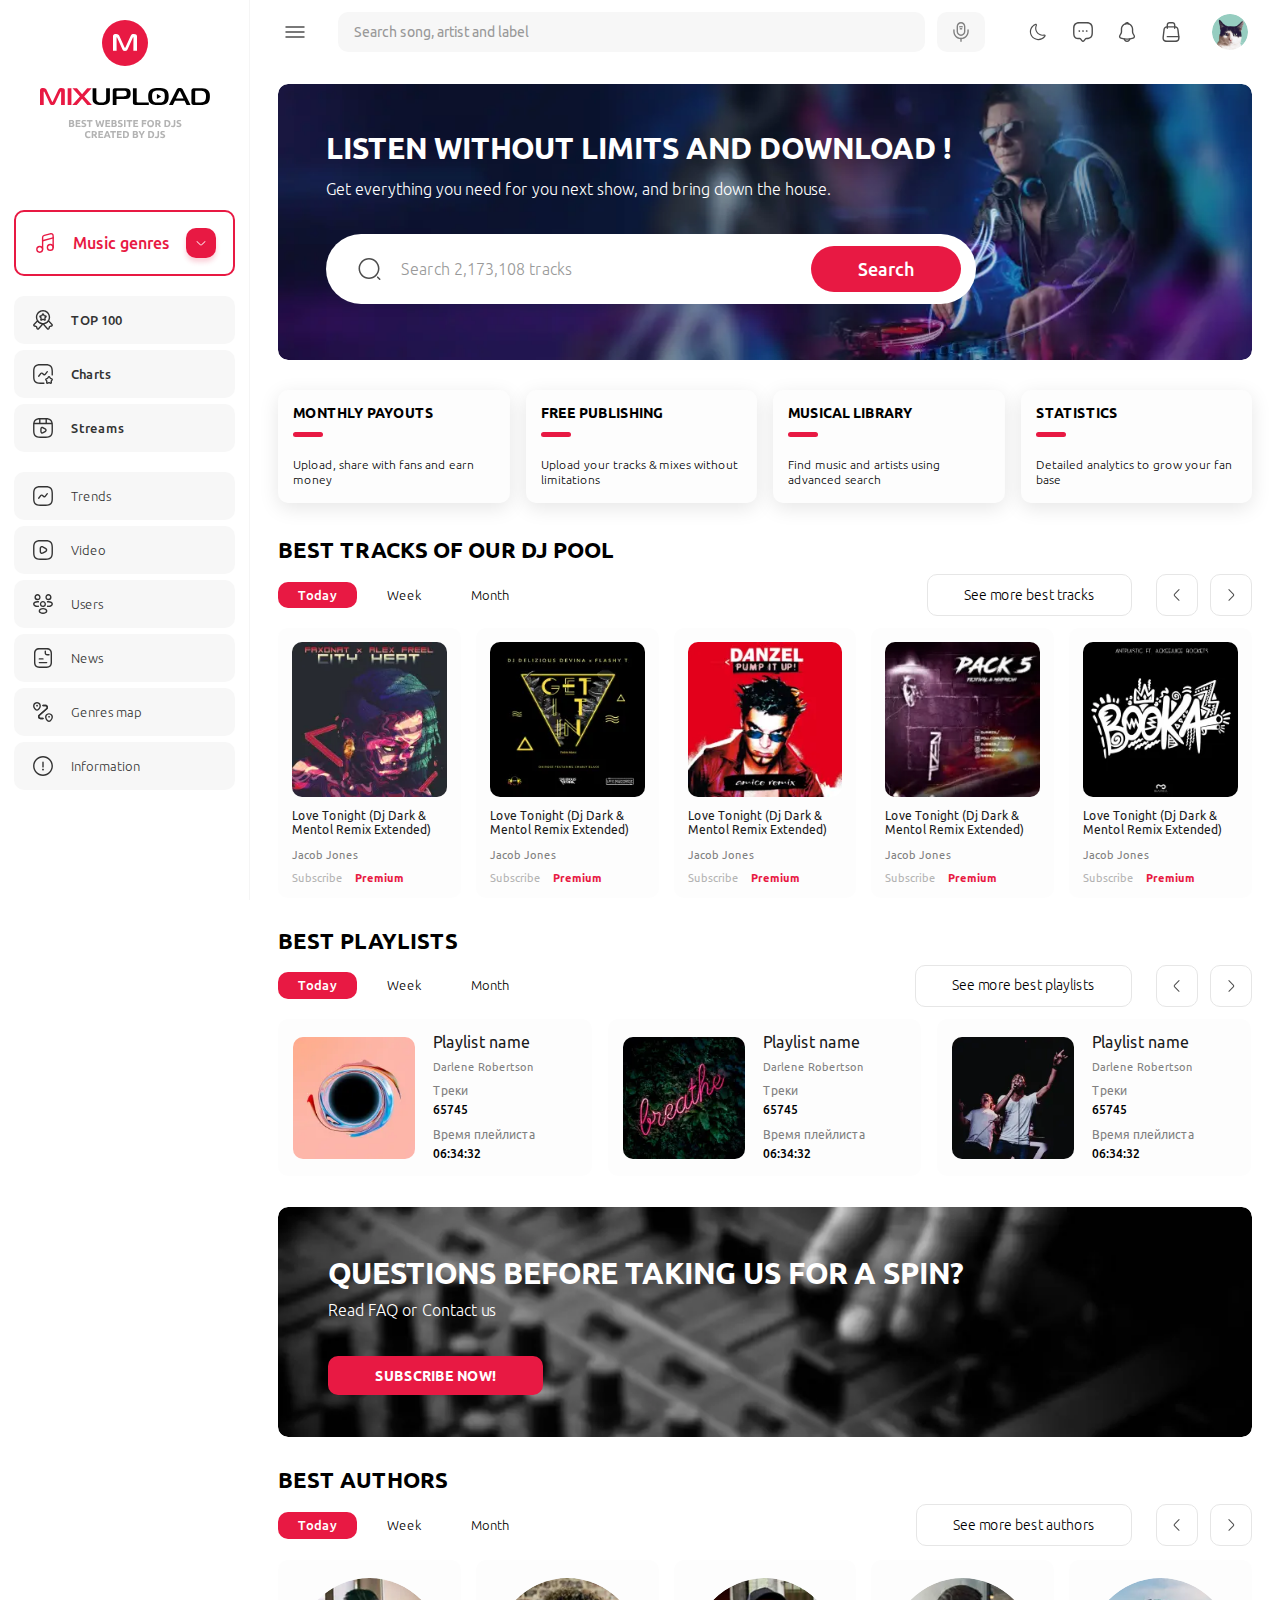
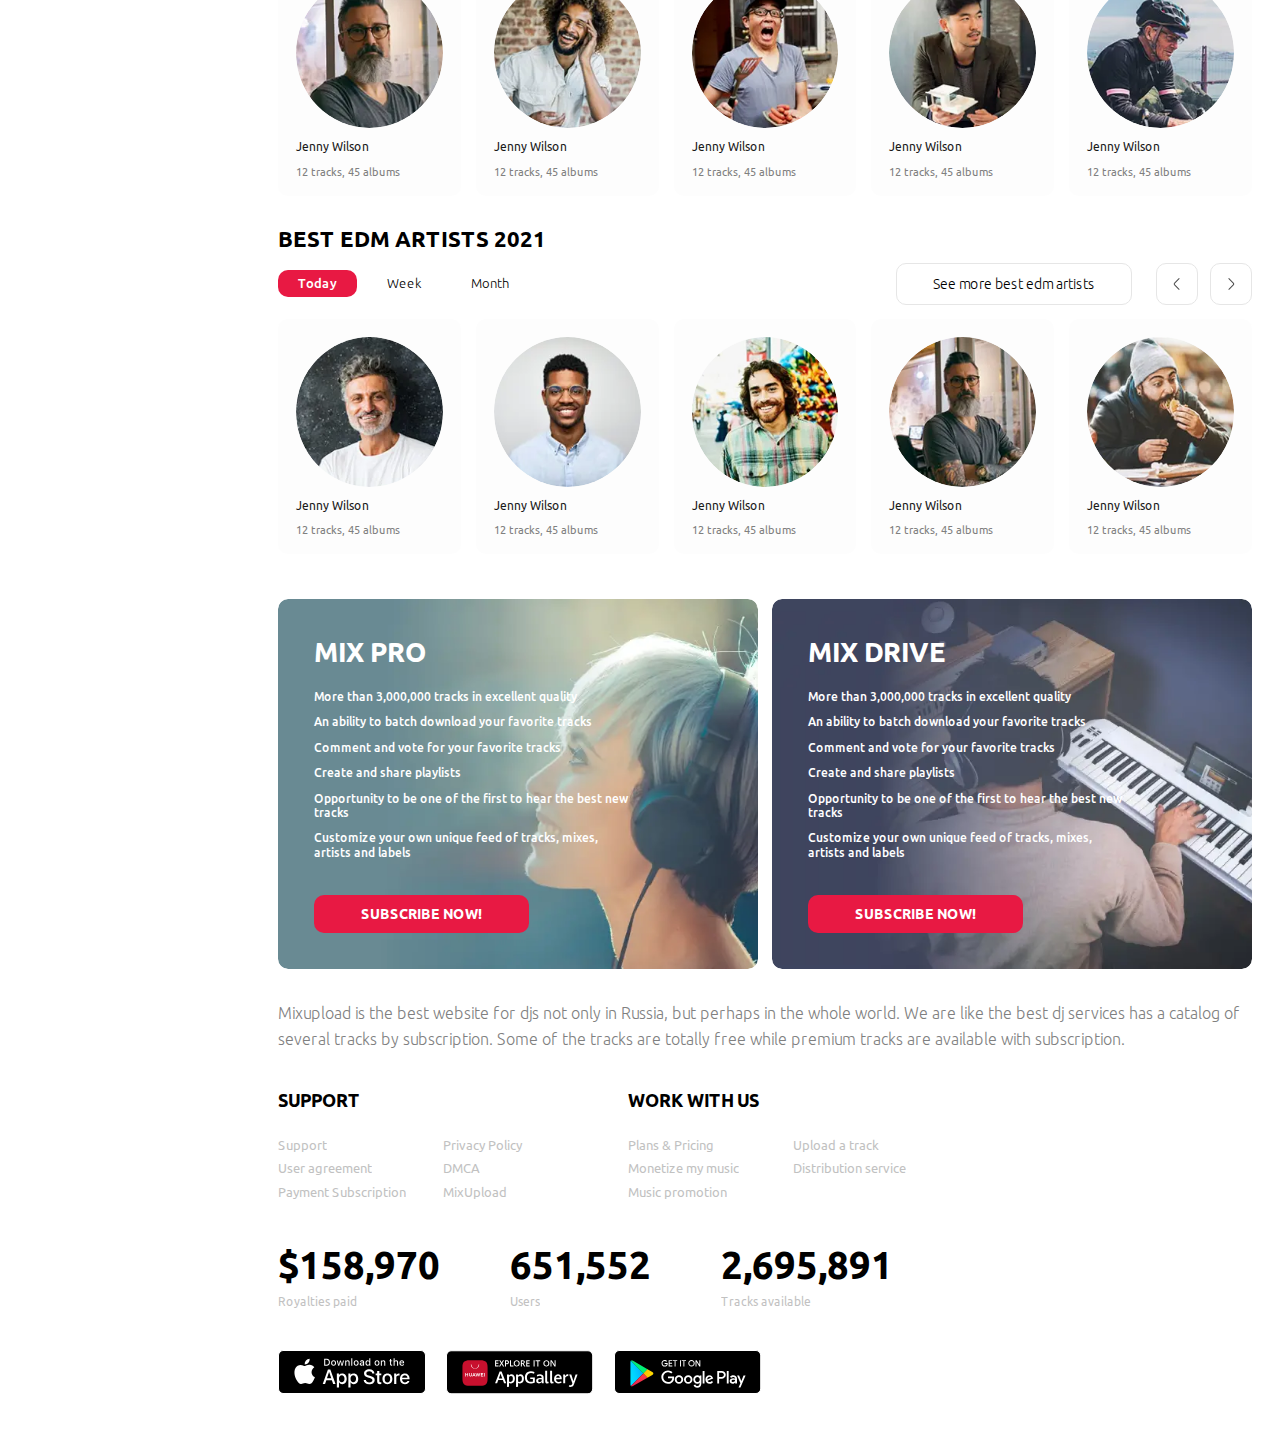
==== html/index.html @ e5efe7ac "Верстка главной страницы с адаптивом. Дизайн менялся несколько раз. Кроме того, дизайн меню до сих п" ====
<!DOCTYPE html>
<html lang="en">
  <head>
    <title>Mixupload</title>
    <meta charset="utf-8">
    <meta name="keywords" content="">
    <meta http-equiv="X-UA-Compatible" content="IE=edge">
    <meta name="viewport" content="width=device-width, initial-scale=1.0">
    <meta name="format-detection" content="telephone=no">
    <link rel="shortcut icon" href="images/favicons/favicon.ico" type="image/x-icon">
    <link rel="apple-touch-icon" href="images/favicons/apple-touch-icon.png">
    <link rel="apple-touch-icon" sizes="180x180" href="images/favicons/apple-touch-icon-180x180.png">
    <link rel="icon" type="image/png" sizes="192x192" href="images/favicons/android-chrome-192x192.png">
    <link rel="icon" type="image/png" sizes="96x96" href="images/favicons/android-chrome-96x96.png">
    <link rel="icon" type="image/png" sizes="32x32" href="images/favicons/favicon-32x32.png">
    <link rel="icon" type="image/png" sizes="16x16" href="images/favicons/favicon-16x16.png">
    <link rel="manifest" href="images/favicons/manifest.json">
    <link rel="yandex-tableau-widget" href="images/favicons/yandex-browser-manifest.json">
    <meta name="msapplication-TileColor" content="#ffffff">
    <meta name="msapplication-TileImage" content="images/favicons/mstile-144x144.png">
    <meta name="msapplication-config" content="images/favicons/browserconfig.xml">
    <meta name="theme-color" content="#ffffff">
    <link rel="stylesheet" href="css/main.min.css">
  </head>
  <body>
    <div class="wrapper">
      <header class="header">
        <h1 class="visually-hidden">Mixupload <br> Best website for djs created by djs</h1>
        <div class="header__inner container"><a class="header__burger" href="#"><span class="visually-hidden">show music menu</span>
            <svg class="svg-icon">
              <use href="images/sprites/main.stack.svg#svg-burger"></use>
            </svg></a><a class="header__logo" href="#"><img class="theme-img theme-img--visible" src="images/icons/logo.svg" alt="logo" width="140" height="14"><img class="theme-img" src="images/icons/logo-light.svg" alt="logo" width="140" height="14"></a>
          <form class="header__search" action="#">
            <input class="header__search-field" type="text" placeholder="Search song, artist and label">
            <button class="header__search-btn"><span class="visually-hidden">search song, artist and label</span>
              <svg class="svg-icon">
                <use href="images/sprites/main.stack.svg#svg-search"></use>
              </svg>
            </button>
            <button class="header__search-micro"><span class="visually-hidden">voice search</span>
              <svg class="svg-icon">
                <use href="images/sprites/main.stack.svg#svg-microphone"></use>
              </svg>
            </button>
          </form>
          <div class="header__time"><a class="header__time-toggle" href="#"><span class="visually-hidden">change the color theme</span>
              <svg class="theme-img theme-img--visible">
                <use href="images/sprites/main.stack.svg#svg-moon"></use>
              </svg>
              <svg class="theme-img">
                <use href="images/sprites/main.stack.svg#svg-sun"></use>
              </svg></a></div>
          <div class="header__manage"><a class="header__btn header__hide" href="#"><span class="visually-hidden">messages</span>
              <svg class="svg-icon">
                <use href="images/sprites/main.stack.svg#svg-message"></use>
              </svg></a><a class="header__btn header__hide" href="#"><span class="visually-hidden">notifications</span>
              <svg class="svg-icon">
                <use href="images/sprites/main.stack.svg#svg-notification"></use>
              </svg></a><a class="header__btn" href="#"><span class="visually-hidden">cart</span>
              <svg class="svg-icon">
                <use href="images/sprites/main.stack.svg#svg-cart"></use>
              </svg></a></div>
          <div class="header__user"><a class="header__user-cab" href="#"><span class="visually-hidden">profile button</span><img src="images/icons/ava.png" alt="avatar" width="30" height="30"></a></div>
        </div>
      </header>
      <div class="page-wrapper">
        <main class="main">
          <section class="listen container">
            <div class="listen__inner">
              <div class="background-image">
                <picture>
                  <source srcset="images/listen/listen-1366.webp" media="(min-width: 1366px)" type="image/webp">
                  <source srcset="images/listen/listen-1366.jpg" media="(min-width: 1366px)" type="image/jpeg">
                  <source srcset="images/listen/listen-768.webp" media="(min-width: 768px)" type="image/webp">
                  <source srcset="images/listen/listen-768.jpg" media="(min-width: 768px)" type="image/jpeg">
                  <source srcset="images/listen/listen-460.webp" media="(min-width: 460px)" type="image/webp">
                  <source srcset="images/listen/listen-460.jpg" media="(min-width: 460px)" type="image/jpeg">
                  <source srcset="images/listen/listen-320.webp" type="image/webp"><img src="images/listen/listen-320.jpg" alt="listen background image" width="332" height="213">
                </picture>
              </div>
              <h2 class="listen__title">LISTEN WITHOUT LIMITS AND DOWNLOAD !</h2>
              <p class="listen__text">Get everything you need for you next show, and bring down the house.</p>
              <form class="listen__search" action="#">
                <input class="listen__search-field" type="text" placeholder="Search 2,173,108 tracks">
                <button class="listen__search-btn"><span class="visually-hidden">Search button</span><span class="listen__search-btn__text">Search</span>
                  <svg class="listen__search-btn__icon">
                    <use href="images/sprites/main.stack.svg#svg-search"></use>
                  </svg>
                </button>
                <svg class="listen__search-icon svg-icon">
                  <use href="images/sprites/main.stack.svg#svg-search"></use>
                </svg>
              </form>
            </div>
          </section>
          <section class="features">
            <div class="features__inner">
              <ul class="features__list">
                <li class="features__item">
                  <h2 class="features__title">MONTHLY PAYOUTS</h2>
                  <p class="features__text">Upload, share with fans and earn money</p>
                </li>
                <li class="features__item">
                  <h2 class="features__title">FREE PUBLISHING</h2>
                  <p class="features__text">Upload your tracks & mixes without limitations</p>
                </li>
                <li class="features__item">
                  <h2 class="features__title">MUSICAL LIBRARY</h2>
                  <p class="features__text">Find music and artists using advanced search</p>
                </li>
                <li class="features__item">
                  <h2 class="features__title">STATISTICS</h2>
                  <p class="features__text">
                    Detailed analytics to grow your fan base
                    
                  </p>
                </li>
              </ul>
            </div>
          </section>
          <section class="best">
            <header class="best__header">
              <h2 class="title best__title">BEST TRACKS OF OUR DJ POOL</h2>
              <div class="manage">
                <div class="manage__period"><a class="manage__period--active" href="#">Today</a><a href="#">Week</a><a href="#">Month</a></div>
                <div class="manage__more"><a class="manage__more-tracks" href="#">See more best tracks</a>
                  <div class="manage__more-btns"><a class="manage__more-arrow" href="#"><span class="visually-hidden">Previous tracks</span>
                      <svg>
                        <use href="images/sprites/main.stack.svg#svg-prev"></use>
                      </svg></a><a class="manage__more-arrow" href="#"><span class="visually-hidden">Next tracks</span>
                      <svg>
                        <use href="images/sprites/main.stack.svg#svg-next"> </use>
                      </svg></a></div>
                </div>
              </div>
            </header>
            <div class="tracks">
              <div class="tracks__list best__slider"><a class="tracks__item" href="#">
                  <div class="tracks__poster">
                    <picture>
                      <source srcset="images/tracks/poster-1-desk.webp" media="(min-width: 1024px)" type="image/webp">
                      <source srcset="images/tracks/poster-1-desk.jpg" media="(min-width: 1024px)" type="image/jpeg">
                      <source srcset="images/tracks/poster-1-mob.webp" type="image/webp"><img src="images/tracks/poster-1-mob.jpg" alt="poster image" width="106" height="106">
                    </picture>
                  </div>
                  <div class="tracks__info">
                    <h3 class="tracks__title">Love Tonight (Dj Dark & Mentol Remix Extended)</h3>
                    <p class="tracks__author">Jacob Jones</p>
                    <div class="tracks__about">Subscribe <span class="tracks__about-rate">Premium</span>
                      
                    </div>
                  </div></a><a class="tracks__item" href="#">
                  <div class="tracks__poster">
                    <picture>
                      <source srcset="images/tracks/poster-2-desk.webp" media="(min-width: 1024px)" type="image/webp">
                      <source srcset="images/tracks/poster-2-desk.jpg" media="(min-width: 1024px)" type="image/jpeg">
                      <source srcset="images/tracks/poster-2-mob.webp" type="image/webp"><img src="images/tracks/poster-2-mob.jpg" alt="poster image" width="106" height="106">
                    </picture>
                  </div>
                  <div class="tracks__info">
                    <h3 class="tracks__title">Love Tonight (Dj Dark & Mentol Remix Extended)</h3>
                    <p class="tracks__author">Jacob Jones</p>
                    <div class="tracks__about">Subscribe <span class="tracks__about-rate">Premium</span>
                      
                    </div>
                  </div></a><a class="tracks__item" href="#">
                  <div class="tracks__poster">
                    <picture>
                      <source srcset="images/tracks/poster-3-desk.webp" media="(min-width: 1024px)" type="image/webp">
                      <source srcset="images/tracks/poster-3-desk.jpg" media="(min-width: 1024px)" type="image/jpeg">
                      <source srcset="images/tracks/poster-3-mob.webp" type="image/webp"><img src="images/tracks/poster-3-mob.jpg" alt="poster image" width="106" height="106">
                    </picture>
                  </div>
                  <div class="tracks__info">
                    <h3 class="tracks__title">Love Tonight (Dj Dark & Mentol Remix Extended)</h3>
                    <p class="tracks__author">Jacob Jones</p>
                    <div class="tracks__about">Subscribe <span class="tracks__about-rate">Premium</span>
                      
                    </div>
                  </div></a><a class="tracks__item" href="#">
                  <div class="tracks__poster">
                    <picture>
                      <source srcset="images/tracks/poster-4-desk.webp" media="(min-width: 1024px)" type="image/webp">
                      <source srcset="images/tracks/poster-4-desk.jpg" media="(min-width: 1024px)" type="image/jpeg">
                      <source srcset="images/tracks/poster-4-mob.webp" type="image/webp"><img src="images/tracks/poster-4-mob.jpg" alt="poster image" width="106" height="106">
                    </picture>
                  </div>
                  <div class="tracks__info">
                    <h3 class="tracks__title">Love Tonight (Dj Dark & Mentol Remix Extended)</h3>
                    <p class="tracks__author">Jacob Jones</p>
                    <div class="tracks__about">Subscribe <span class="tracks__about-rate">Premium</span>
                      
                    </div>
                  </div></a><a class="tracks__item" href="#">
                  <div class="tracks__poster">
                    <picture>
                      <source srcset="images/tracks/poster-5-desk.webp" media="(min-width: 1024px)" type="image/webp">
                      <source srcset="images/tracks/poster-5-desk.jpg" media="(min-width: 1024px)" type="image/jpeg">
                      <source srcset="images/tracks/poster-5-mob.webp" type="image/webp"><img src="images/tracks/poster-5-mob.jpg" alt="poster image" width="106" height="106">
                    </picture>
                  </div>
                  <div class="tracks__info">
                    <h3 class="tracks__title">Love Tonight (Dj Dark & Mentol Remix Extended)</h3>
                    <p class="tracks__author">Jacob Jones</p>
                    <div class="tracks__about">Subscribe <span class="tracks__about-rate">Premium</span></div>
                  </div></a><a class="tracks__item tracks__item--hide" href="#">
                  <div class="tracks__poster">
                    <picture>
                      <source srcset="images/tracks/poster-6-desk.webp" media="(min-width: 1024px)" type="image/webp">
                      <source srcset="images/tracks/poster-6-desk.jpg" media="(min-width: 1024px)" type="image/jpeg">
                      <source srcset="images/tracks/poster-6-mob.webp" type="image/webp"><img src="images/tracks/poster-6-mob.jpg" alt="poster image" width="106" height="106">
                    </picture>
                  </div>
                  <div class="tracks__info">
                    <h3 class="tracks__title">Love Tonight (Dj Dark & Mentol Remix Extended)</h3>
                    <p class="tracks__author">Jacob Jones</p>
                    <div class="tracks__about">Subscribe <span class="tracks__about-rate">Premium</span></div>
                  </div></a></div><a class="best__more btn" href="#">See more best tracks</a>
            </div>
          </section>
          <section class="best best-playlist">
            <header class="best__header">
              <h2 class="title best__title">BEST PLAYLISTS</h2>
              <div class="manage">
                <div class="manage__period"><a class="manage__period--active" href="#">Today</a><a href="#">Week</a><a href="#">Month</a></div>
                <div class="manage__more"><a class="manage__more-tracks" href="#">See more best playlists</a>
                  <div class="manage__more-btns"><a class="manage__more-arrow" href="#"><span class="visually-hidden">Previous tracks</span>
                      <svg>
                        <use href="images/sprites/main.stack.svg#svg-prev"></use>
                      </svg></a><a class="manage__more-arrow" href="#"><span class="visually-hidden">Next tracks</span>
                      <svg>
                        <use href="images/sprites/main.stack.svg#svg-next"> </use>
                      </svg></a></div>
                </div>
              </div>
            </header>
            <div class="playlist">
              <div class="playlist__list best__slider"><a class="playlist__item" href="#">
                  <div class="playlist__poster">
                    <picture>
                      <source srcset="images/playlist/playlist-1-desk.webp" media="(min-width: 1024px)" type="image/webp">
                      <source srcset="images/playlist/playlist-1-desk.jpg" media="(min-width: 1024px)" type="image/jpeg">
                      <source srcset="images/playlist/playlist-1-mob.webp" type="image/webp"><img src="images/playlist/playlist-1-mob.jpg" alt="poster image" width="72" height="72">
                    </picture>
                  </div>
                  <div class="playlist__info">
                    <div class="playlist__col">
                      <h2 class="playlist__name">Playlist name</h2>
                      <h3 class="playlist__author">Darlene Robertson</h3>
                    </div>
                    <div class="playlist__col">
                      <p class="playlist__type">Треки</p>
                      <p class="playlist__num">65745</p>
                    </div>
                    <div class="playlist__col">
                      <p class="playlist__type">Время плейлиста</p>
                      <p class="playlist__num">06:34:32</p>
                    </div>
                  </div></a><a class="playlist__item" href="#">
                  <div class="playlist__poster">
                    <picture>
                      <source srcset="images/playlist/playlist-2-desk.webp" media="(min-width: 1024px)" type="image/webp">
                      <source srcset="images/playlist/playlist-2-desk.jpg" media="(min-width: 1024px)" type="image/jpeg">
                      <source srcset="images/playlist/playlist-2-mob.webp" type="image/webp"><img src="images/playlist/playlist-2-mob.jpg" alt="poster image" width="72" height="72">
                    </picture>
                  </div>
                  <div class="playlist__info">
                    <div class="playlist__col">
                      <h2 class="playlist__name">Playlist name</h2>
                      <h3 class="playlist__author">Darlene Robertson</h3>
                    </div>
                    <div class="playlist__col">
                      <p class="playlist__type">Треки</p>
                      <p class="playlist__num">65745</p>
                    </div>
                    <div class="playlist__col">
                      <p class="playlist__type">Время плейлиста</p>
                      <p class="playlist__num">06:34:32</p>
                    </div>
                  </div></a><a class="playlist__item" href="#">
                  <div class="playlist__poster">
                    <picture>
                      <source srcset="images/playlist/playlist-3-desk.webp" media="(min-width: 1024px)" type="image/webp">
                      <source srcset="images/playlist/playlist-3-desk.jpg" media="(min-width: 1024px)" type="image/jpeg">
                      <source srcset="images/playlist/playlist-3-mob.webp" type="image/webp"><img src="images/playlist/playlist-3-mob.jpg" alt="poster image" width="72" height="72">
                    </picture>
                  </div>
                  <div class="playlist__info">
                    <div class="playlist__col">
                      <h2 class="playlist__name">Playlist name</h2>
                      <h3 class="playlist__author">Darlene Robertson</h3>
                    </div>
                    <div class="playlist__col">
                      <p class="playlist__type">Треки</p>
                      <p class="playlist__num">65745</p>
                    </div>
                    <div class="playlist__col">
                      <p class="playlist__type">Время плейлиста</p>
                      <p class="playlist__num">06:34:32</p>
                    </div>
                  </div></a></div>
            </div><a class="best__more btn" href="#">See more best playlists</a>
          </section>
          <section class="spin container">
            <div class="spin__inner">
              <div class="background-image">
                <picture>
                  <source srcset="images/spin/spin-1600.webp" media="(min-width: 1600px)" type="image/webp">
                  <source srcset="images/spin/spin-1600.jpg" media="(min-width: 1600px)" type="image/jpeg">
                  <source srcset="images/spin/spin-1366.webp" media="(min-width: 1366px)" type="image/webp">
                  <source srcset="images/spin/spin-1366.jpg" media="(min-width: 1366px)" type="image/jpeg">
                  <source srcset="images/spin/spin-768.webp" media="(min-width: 768px)" type="image/webp">
                  <source srcset="images/spin/spin-768.jpg" media="(min-width: 768px)" type="image/jpeg">
                  <source srcset="images/spin/spin-320.webp" type="image/webp"><img src="images/spin/spin-320.jpg" alt="spin background image" width="332" height="173">
                </picture>
              </div>
              <h2 class="spin__title">Questions before <br> taking us for a spin?</h2>
              <p class="spin__text"> <a href="#">Read FAQ </a>  or <a href="#">Contact us</a></p><a class="spin__btn btn" href="#">SUBSCRIBE NOW!</a>
            </div>
          </section>
          <section class="best best-authors">
            <header class="best__header">
              <h2 class="title best__title">BEST AUTHORS</h2>
              <div class="manage">
                <div class="manage__period"><a class="manage__period--active" href="#">Today</a><a href="#">Week</a><a href="#">Month</a></div>
                <div class="manage__more"><a class="manage__more-tracks" href="#">See more best authors</a>
                  <div class="manage__more-btns"><a class="manage__more-arrow" href="#"><span class="visually-hidden">Previous tracks</span>
                      <svg>
                        <use href="images/sprites/main.stack.svg#svg-prev"></use>
                      </svg></a><a class="manage__more-arrow" href="#"><span class="visually-hidden">Next tracks</span>
                      <svg>
                        <use href="images/sprites/main.stack.svg#svg-next"> </use>
                      </svg></a></div>
                </div>
              </div>
            </header>
            <div class="author">
              <div class="author__list best__slider"><a class="author__item" href="#">
                  <div class="author__photo">
                    <picture>
                      <source srcset="images/author/author-1-desk.webp" media="(min-width: 1024px)" type="image/webp">
                      <source srcset="images/author/author-1-desk.jpg" media="(min-width: 1024px)" type="image/jpeg">
                      <source srcset="images/author/author-1-mob.webp" type="image/webp"><img src="images/author/author-1-mob.jpg" alt="author photo" width="106" height="106">
                    </picture>
                  </div>
                  <div class="author__info">
                    <h3 class="author__name">Jenny Wilson</h3>
                    <p class="author__about">12 tracks, 45 albums</p>
                  </div></a><a class="author__item" href="#">
                  <div class="author__photo">
                    <picture>
                      <source srcset="images/author/author-2-desk.webp" media="(min-width: 1024px)" type="image/webp">
                      <source srcset="images/author/author-2-desk.jpg" media="(min-width: 1024px)" type="image/jpeg">
                      <source srcset="images/author/author-2-mob.webp" type="image/webp"><img src="images/author/author-2-mob.jpg" alt="author photo" width="106" height="106">
                    </picture>
                  </div>
                  <div class="author__info">
                    <h3 class="author__name">Jenny Wilson</h3>
                    <p class="author__about">12 tracks, 45 albums</p>
                  </div></a><a class="author__item" href="#">
                  <div class="author__photo">
                    <picture>
                      <source srcset="images/author/author-3-desk.webp" media="(min-width: 1024px)" type="image/webp">
                      <source srcset="images/author/author-3-desk.jpg" media="(min-width: 1024px)" type="image/jpeg">
                      <source srcset="images/author/author-3-mob.webp" type="image/webp"><img src="images/author/author-3-mob.jpg" alt="author photo" width="106" height="106">
                    </picture>
                  </div>
                  <div class="author__info">
                    <h3 class="author__name">Jenny Wilson</h3>
                    <p class="author__about">12 tracks, 45 albums</p>
                  </div></a><a class="author__item" href="#">
                  <div class="author__photo">
                    <picture>
                      <source srcset="images/author/author-4-desk.webp" media="(min-width: 1024px)" type="image/webp">
                      <source srcset="images/author/author-4-desk.jpg" media="(min-width: 1024px)" type="image/jpeg">
                      <source srcset="images/author/author-4-mob.webp" type="image/webp"><img src="images/author/author-4-mob.jpg" alt="author photo" width="106" height="106">
                    </picture>
                  </div>
                  <div class="author__info">
                    <h3 class="author__name">Jenny Wilson</h3>
                    <p class="author__about">12 tracks, 45 albums</p>
                  </div></a><a class="author__item" href="#">
                  <div class="author__photo">
                    <picture>
                      <source srcset="images/author/author-5-desk.webp" media="(min-width: 1024px)" type="image/webp">
                      <source srcset="images/author/author-5-desk.jpg" media="(min-width: 1024px)" type="image/jpeg">
                      <source srcset="images/author/author-5-mob.webp" type="image/webp"><img src="images/author/author-5-mob.jpg" alt="author photo" width="106" height="106">
                    </picture>
                  </div>
                  <div class="author__info">
                    <h3 class="author__name">Jenny Wilson</h3>
                    <p class="author__about">12 tracks, 45 albums</p>
                  </div></a><a class="author__item author__item--hide" href="#">
                  <div class="author__photo">
                    <picture>
                      <source srcset="images/author/author-6-desk.webp" media="(min-width: 1024px)" type="image/webp">
                      <source srcset="images/author/author-6-desk.jpg" media="(min-width: 1024px)" type="image/jpeg">
                      <source srcset="images/author/author-6-mob.webp" type="image/webp"><img src="images/author/author-6-mob.jpg" alt="author photo" width="106" height="106">
                    </picture>
                  </div>
                  <div class="author__info">
                    <h3 class="author__name">Jenny Wilson</h3>
                    <p class="author__about">12 tracks, 45 albums</p>
                  </div></a></div>
            </div><a class="best__more btn" href="#">See more best authors</a>
          </section>
          <section class="best">
            <header class="best__header">
              <h2 class="title best__title">Best EDM Artists 2021</h2>
              <div class="manage">
                <div class="manage__period"><a class="manage__period--active" href="#">Today</a><a href="#">Week</a><a href="#">Month</a></div>
                <div class="manage__more"><a class="manage__more-tracks" href="#">See more best edm artists</a>
                  <div class="manage__more-btns"><a class="manage__more-arrow" href="#"><span class="visually-hidden">Previous tracks</span>
                      <svg>
                        <use href="images/sprites/main.stack.svg#svg-prev"></use>
                      </svg></a><a class="manage__more-arrow" href="#"><span class="visually-hidden">Next tracks</span>
                      <svg>
                        <use href="images/sprites/main.stack.svg#svg-next"></use>
                      </svg></a></div>
                </div>
              </div>
            </header>
            <div class="author">
              <div class="author__list best__slider"><a class="author__item" href="#">
                  <div class="author__photo">
                    <picture>
                      <source srcset="images/author/author-7-desk.webp" media="(min-width: 1024px)" type="image/webp">
                      <source srcset="images/author/author-7-desk.jpg" media="(min-width: 1024px)" type="image/jpeg">
                      <source srcset="images/author/author-7-mob.webp" type="image/webp"><img src="images/author/author-7-mob.jpg" alt="artist photo" width="106" height="106">
                    </picture>
                  </div>
                  <div class="author__info">
                    <h3 class="author__name">Jenny Wilson</h3>
                    <p class="author__about">12 tracks, 45 albums</p>
                  </div></a><a class="author__item" href="#">
                  <div class="author__photo">
                    <picture>
                      <source srcset="images/author/author-8-desk.webp" media="(min-width: 1024px)" type="image/webp">
                      <source srcset="images/author/author-8-desk.jpg" media="(min-width: 1024px)" type="image/jpeg">
                      <source srcset="images/author/author-8-mob.webp" type="image/webp"><img src="images/author/author-8-mob.jpg" alt="artist photo" width="106" height="106">
                    </picture>
                  </div>
                  <div class="author__info">
                    <h3 class="author__name">Jenny Wilson</h3>
                    <p class="author__about">12 tracks, 45 albums</p>
                  </div></a><a class="author__item" href="#">
                  <div class="author__photo">
                    <picture>
                      <source srcset="images/author/author-9-desk.webp" media="(min-width: 1024px)" type="image/webp">
                      <source srcset="images/author/author-9-desk.jpg" media="(min-width: 1024px)" type="image/jpeg">
                      <source srcset="images/author/author-9-mob.webp" type="image/webp"><img src="images/author/author-9-mob.jpg" alt="artist photo" width="106" height="106">
                    </picture>
                  </div>
                  <div class="author__info">
                    <h3 class="author__name">Jenny Wilson</h3>
                    <p class="author__about">12 tracks, 45 albums</p>
                  </div></a><a class="author__item" href="#">
                  <div class="author__photo">
                    <picture>
                      <source srcset="images/author/author-10-desk.webp" media="(min-width: 1024px)" type="image/webp">
                      <source srcset="images/author/author-10-desk.jpg" media="(min-width: 1024px)" type="image/jpeg">
                      <source srcset="images/author/author-10-mob.webp" type="image/webp"><img src="images/author/author-10-mob.jpg" alt="artist photo" width="106" height="106">
                    </picture>
                  </div>
                  <div class="author__info">
                    <h3 class="author__name">Jenny Wilson</h3>
                    <p class="author__about">12 tracks, 45 albums</p>
                  </div></a><a class="author__item" href="#">
                  <div class="author__photo">
                    <picture>
                      <source srcset="images/author/author-11-desk.webp" media="(min-width: 1024px)" type="image/webp">
                      <source srcset="images/author/author-11-desk.jpg" media="(min-width: 1024px)" type="image/jpeg">
                      <source srcset="images/author/author-11-mob.webp" type="image/webp"><img src="images/author/author-11-mob.jpg" alt="artist photo" width="106" height="106">
                    </picture>
                  </div>
                  <div class="author__info">
                    <h3 class="author__name">Jenny Wilson</h3>
                    <p class="author__about">12 tracks, 45 albums</p>
                  </div></a><a class="author__item author__item--hide" href="#">
                  <div class="author__photo">
                    <picture>
                      <source srcset="images/author/author-12-desk.webp" media="(min-width: 1024px)" type="image/webp">
                      <source srcset="images/author/author-12-desk.jpg" media="(min-width: 1024px)" type="image/jpeg">
                      <source srcset="images/author/author-12-mob.webp" type="image/webp"><img src="images/author/author-12-mob.jpg" alt="artist photo" width="106" height="106">
                    </picture>
                  </div>
                  <div class="author__info">
                    <h3 class="author__name">Jenny Wilson</h3>
                    <p class="author__about">12 tracks, 45 albums</p>
                  </div></a></div>
            </div><a class="best__more btn" href="#">See more best edm artists</a>
          </section>
          <div class="rate">
            <section class="rate__item container">
              <div class="rate__inner">
                <div class="background-image">
                  <picture>
                    <source srcset="images/rate/rate-1-desk.webp" media="(min-width: 460px)" type="image/webp">
                    <source srcset="images/rate/rate-1-desk.jpg" media="(min-width: 460px)" type="image/jpeg">
                    <source srcset="images/rate/rate-1-mob.webp" type="image/webp"><img src="images/rate/rate-1-mob.jpg" alt="rate background image" width="332" height="302">
                  </picture>
                </div>
                <h2 class="rate__title">MIX PRO</h2>
                <ul class="rate__list">
                  <li> More than 3,000,000 tracks in excellent quality</li>
                  <li> An ability to batch download your favorite tracks</li>
                  <li> Comment and vote for your favorite tracks</li>
                  <li> Create and share playlists</li>
                  <li> Opportunity to be one of the first to hear the best new tracks</li>
                  <li> Customize your own unique feed of tracks, mixes, artists and labels</li>
                </ul><a class="rate__btn btn" href="#">SUBSCRIBE NOW!</a>
              </div>
            </section>
            <section class="rate__item container">
              <div class="rate__inner">
                <div class="background-image">
                  <picture>
                    <source srcset="images/rate/rate-2-desk.webp" media="(min-width: 460px)" type="image/webp">
                    <source srcset="images/rate/rate-2-desk.jpg" media="(min-width: 460px)" type="image/jpeg">
                    <source srcset="images/rate/rate-2-mob.webp" type="image/webp"><img src="images/rate/rate-2-mob.jpg" alt="rate background image" width="332" height="302">
                  </picture>
                </div>
                <h2 class="rate__title">MIX DRIVE</h2>
                <ul class="rate__list">
                  <li> More than 3,000,000 tracks in excellent quality</li>
                  <li> An ability to batch download your favorite tracks</li>
                  <li> Comment and vote for your favorite tracks</li>
                  <li> Create and share playlists</li>
                  <li> Opportunity to be one of the first to hear the best new tracks</li>
                  <li> Customize your own unique feed of tracks, mixes, artists and labels</li>
                </ul><a class="rate__btn btn" href="#">SUBSCRIBE NOW!</a>
              </div>
            </section>
          </div>
        </main>
        <footer class="footer">
          <div class="footer__inner container">
            <p class="footer__text">Mixupload is the best website for djs not only in Russia, but perhaps in the whole world. We are like the best dj services has a catalog of several tracks by subscription. Some of the tracks are totally free while premium tracks are available with subscription.</p>
            <div class="footer__menu">
              <div class="footer__menu-col">
                <h2 class="footer__menu-title">Support</h2>
                <ul class="footer__menu-list">
                  <li><a href="#">Support</a></li>
                  <li><a href="#">Privacy Policy</a></li>
                  <li><a href="#">User agreement</a></li>
                  <li><a href="#">DMCA</a></li>
                  <li><a href="#">Payment Subscription</a></li>
                  <li><a href="#">MixUpload</a></li>
                </ul>
              </div>
              <div class="footer__menu-col">
                <h2 class="footer__menu-title">Work with us</h2>
                <ul class="footer__menu-list">
                  <li><a href="#">Plans & Pricing</a></li>
                  <li><a href="#">Upload a track</a></li>
                  <li><a href="#">Monetize my music</a></li>
                  <li><a href="#">Distribution service</a></li>
                  <li><a href="#">Music promotion</a></li>
                </ul>
              </div>
            </div>
            <ul class="footer__stats">
              <li>
                <p class="footer__stats-num">$158,970</p>
                <p class="footer__stats-title">Royalties paid</p>
              </li>
              <li>
                <p class="footer__stats-num">2,695,891</p>
                <p class="footer__stats-title">Tracks available</p>
              </li>
              <li>
                <p class="footer__stats-num">651,552</p>
                <p class="footer__stats-title">Users</p>
              </li>
            </ul>
            <ul class="footer__app">
              <li><a href="#"><img src="images/icons/appstore.svg" alt="appstore" width="140" height="41"></a></li>
              <li><a href="#"><img src="images/icons/appgallery.svg" alt="appgallery" width="140" height="41"></a></li>
              <li><a href="#"><img src="images/icons/googleplay.svg" alt="googleplay" width="140" height="41"></a></li>
            </ul>
          </div>
        </footer>
      </div>
      <div class="menu">
        <div class="menu__logo"><a class="menu__logo-link" href="#"><img class="theme-img theme-img--visible" src="images/icons/menu-logo-light.svg" alt="logo" width="170" height="120"><img class="theme-img" src="images/icons/menu-logo-dark.svg" alt="logo" width="170" height="120"></a></div>
        <div class="menu__header"><a class="menu__close" href="#"><span class="visually-hidden">Close menu</span>
            <svg class="svg-icon">
              <use href="images/sprites/main.stack.svg#svg-close"></use>
            </svg></a>
          <form class="menu__search" action="#">
            <input class="menu__search-field" type="text" placeholder="Search song, artist and lables">
            <button class="menu__search-micro">
              <svg class="svg-icon">
                <use href="images/sprites/main.stack.svg#svg-microphone"></use>
              </svg>
            </button>
          </form>
        </div>
        <div class="menu__top">
          <ul class="menu__list">
            <li class="menu__item menu__item-main__sub"><a class="menu__link menu__link-genres" href="#">
                <svg class="svg-icon">
                  <use href="images/sprites/main.stack.svg#svg-music"></use>
                </svg><span class="menu__link-text">Music genres</span><span class="menu__link-arrow">
                  <svg>
                    <use href="images/sprites/main.stack.svg#svg-down"></use>
                  </svg></span></a>
              <ul class="menu__submenu">
                <li class="menu__submenu-item"><a class="menu__link" href="#"><span class="menu__link-text">House</span><span class="menu__link-arrow">
                      <svg>
                        <use href="images/sprites/main.stack.svg#svg-down"></use>
                      </svg></span></a></li>
                <li class="menu__submenu-item"><a class="menu__link" href="#"><span class="menu__link-text">Techno</span><span class="menu__link-arrow">
                      <svg>
                        <use href="images/sprites/main.stack.svg#svg-down"></use>
                      </svg></span></a>
                  <ul class="menu__submenu-item__submenu">
                    <li class="menu__submenu-item"><a class="menu__link" href="#">Top 100 techno</a></li>
                    <li class="menu__submenu-item"><a class="menu__link" href="#">Classic Techno</a></li>
                    <li class="menu__submenu-item"><a class="menu__link" href="#">Deep / Melodic Techno</a></li>
                    <li class="menu__submenu-item"><a class="menu__link" href="#">Minimal Techno</a></li>
                    <li class="menu__submenu-item"><a class="menu__link" href="#">Dub Techno</a></li>
                    <li class="menu__submenu-item"><a class="menu__link" href="#">Hardcore / Happy Hardcore</a></li>
                    <li class="menu__submenu-item"><a class="menu__link" href="#">Hard Techno / Acid Techno</a></li>
                    <li class="menu__submenu-item"><a class="menu__link" href="#">Tribal Techno</a></li>
                  </ul>
                </li>
                <li class="menu__submenu-item"><a class="menu__link" href="#"><span class="menu__link-text">Hip-hop</span><span class="menu__link-arrow">
                      <svg>
                        <use href="images/sprites/main.stack.svg#svg-down"></use>
                      </svg></span></a></li>
                <li class="menu__submenu-item"><a class="menu__link" href="#"><span class="menu__link-text">Trance</span><span class="menu__link-arrow">
                      <svg>
                        <use href="images/sprites/main.stack.svg#svg-down"></use>
                      </svg></span></a></li>
                <li class="menu__submenu-item"><a class="menu__link" href="#"><span class="menu__link-text">Drum and bass</span><span class="menu__link-arrow">
                      <svg>
                        <use href="images/sprites/main.stack.svg#svg-down"></use>
                      </svg></span></a></li>
                <li class="menu__submenu-item"><a class="menu__link" href="#"><span class="menu__link-text">Dubstep</span><span class="menu__link-arrow">
                      <svg>
                        <use href="images/sprites/main.stack.svg#svg-down"></use>
                      </svg></span></a></li>
                <li class="menu__submenu-item"><a class="menu__link" href="#"><span class="menu__link-text">Breaks</span><span class="menu__link-arrow">
                      <svg>
                        <use href="images/sprites/main.stack.svg#svg-down"></use>
                      </svg></span></a></li>
                <li class="menu__submenu-item"><a class="menu__link" href="#"><span class="menu__link-text">Chill</span><span class="menu__link-arrow">
                      <svg>
                        <use href="images/sprites/main.stack.svg#svg-down"></use>
                      </svg></span></a></li>
                <li class="menu__submenu-item"><a class="menu__link" href="#"><span class="menu__link-text">More genres</span><span class="menu__link-arrow">
                      <svg>
                        <use href="images/sprites/main.stack.svg#svg-down"></use>
                      </svg></span></a></li>
              </ul>
            </li>
            <li class="menu__item"><a class="menu__link" href="#">
                <svg class="svg-icon">
                  <use href="images/sprites/main.stack.svg#svg-top"></use>
                </svg><span class="menu__link-text">TOP 100</span></a></li>
            <li class="menu__item"><a class="menu__link" href="#">
                <svg class="svg-icon">
                  <use href="images/sprites/main.stack.svg#svg-chart"></use>
                </svg><span class="menu__link-text">Charts</span></a></li>
            <li class="menu__item"><a class="menu__link" href="#">
                <svg class="svg-icon">
                  <use href="images/sprites/main.stack.svg#svg-stream"></use>
                </svg><span class="menu__link-text">Streams</span></a></li>
          </ul>
        </div>
        <div class="menu__bottom">
          <ul class="menu__list">
            <li class="menu__item"><a class="menu__link" href="#">
                <svg class="svg-icon">
                  <use href="images/sprites/main.stack.svg#svg-trend"></use>
                </svg><span class="menu__link-text">Trends</span></a></li>
            <li class="menu__item"><a class="menu__link" href="#">
                <svg class="svg-icon">
                  <use href="images/sprites/main.stack.svg#svg-video"></use>
                </svg><span class="menu__link-text">Video</span></a></li>
            <li class="menu__item"><a class="menu__link" href="#">
                <svg class="svg-icon">
                  <use href="images/sprites/main.stack.svg#svg-people"></use>
                </svg><span class="menu__link-text">Users</span></a></li>
            <li class="menu__item"><a class="menu__link" href="#">
                <svg class="svg-icon">
                  <use href="images/sprites/main.stack.svg#svg-news"></use>
                </svg><span class="menu__link-text">News</span></a></li>
            <li class="menu__item"><a class="menu__link" href="#">
                <svg class="svg-icon">
                  <use href="images/sprites/main.stack.svg#svg-routing"></use>
                </svg><span class="menu__link-text">Genres map</span></a></li>
            <li class="menu__item"><a class="menu__link" href="#">
                <svg class="svg-icon">
                  <use href="images/sprites/main.stack.svg#svg-info"></use>
                </svg><span class="menu__link-text">Information</span></a></li>
          </ul>
        </div>
        <div class="footer">
          <div class="footer__inner container">
            <div class="footer__menu">
              <div class="footer__menu-col">
                <h2 class="footer__menu-title">Support</h2>
                <ul class="footer__menu-list">
                  <li><a href="#">Support</a></li>
                  <li><a href="#">Privacy Policy</a></li>
                  <li><a href="#">User agreement</a></li>
                  <li><a href="#">DMCA</a></li>
                  <li><a href="#">Payment Subscription</a></li>
                  <li><a href="#">MixUpload</a></li>
                </ul>
              </div>
              <div class="footer__menu-col">
                <h2 class="footer__menu-title">Work with us</h2>
                <ul class="footer__menu-list">
                  <li><a href="#">Plans & Pricing</a></li>
                  <li><a href="#">Upload a track</a></li>
                  <li><a href="#">Monetize my music</a></li>
                  <li><a href="#">Distribution service</a></li>
                  <li><a href="#">Music promotion</a></li>
                </ul>
              </div>
            </div>
            <ul class="footer__stats">
              <li>
                <p class="footer__stats-num">$158,970</p>
                <p class="footer__stats-title">Royalties paid</p>
              </li>
              <li>
                <p class="footer__stats-num">2,695,891</p>
                <p class="footer__stats-title">Tracks available</p>
              </li>
              <li>
                <p class="footer__stats-num">651,552</p>
                <p class="footer__stats-title">Users</p>
              </li>
            </ul>
            <ul class="footer__app">
              <li><a href="#"><img src="images/icons/appstore.svg" alt="appstore" width="140" height="41"></a></li>
              <li><a href="#"><img src="images/icons/appgallery.svg" alt="appgallery" width="140" height="41"></a></li>
              <li><a href="#"><img src="images/icons/googleplay.svg" alt="googleplay" width="140" height="41"></a></li>
            </ul>
          </div>
        </div>
      </div>
      <script src="js/main.min.js"></script>
    </div>
  </body>
</html>
---- html/css/main.min.css ----
html{line-height:1.15;-webkit-text-size-adjust:100%}body{margin:0}main{display:block}h1{font-size:2em;margin:.67em 0}hr{box-sizing:content-box;height:0;overflow:visible}pre{font-family:monospace,monospace;font-size:1em}a{background-color:transparent}abbr[title]{border-bottom:none;text-decoration:underline;-webkit-text-decoration:underline dotted;text-decoration:underline dotted}b,strong{font-weight:bolder}code,kbd,samp{font-family:monospace,monospace;font-size:1em}small{font-size:80%}sub,sup{font-size:75%;line-height:0;position:relative;vertical-align:baseline}sub{bottom:-.25em}sup{top:-.5em}img{border-style:none}button,input,optgroup,select,textarea{font-family:inherit;font-size:100%;line-height:1.15;outline:0;margin:0}button,input{overflow:visible}button,select{text-transform:none}[type=button],[type=reset],[type=submit],button{-webkit-appearance:button}[type=button]::-moz-focus-inner,[type=reset]::-moz-focus-inner,[type=submit]::-moz-focus-inner,button::-moz-focus-inner{border-style:none;padding:0}[type=button]:-moz-focusring,[type=reset]:-moz-focusring,[type=submit]:-moz-focusring,button:-moz-focusring{outline:1px dotted ButtonText}fieldset{padding:.35em .75em .625em}legend{box-sizing:border-box;color:inherit;display:table;max-width:100%;padding:0;white-space:normal}progress{vertical-align:baseline}textarea{overflow:auto}[type=checkbox],[type=radio]{box-sizing:border-box;padding:0}[type=number]::-webkit-inner-spin-button,[type=number]::-webkit-outer-spin-button{height:auto}[type=search]{-webkit-appearance:textfield;outline-offset:-2px}[type=search]::-webkit-search-decoration{-webkit-appearance:none}::-webkit-file-upload-button{-webkit-appearance:button;font:inherit}details{display:block}summary{display:list-item}template{display:none}[hidden]{display:none}:root{--accent:#E81943;--theme000:#ffffff;--theme010:#FDFDFD;--theme020:#FAFAFA;--theme030:#F7F7F7;--theme040:#F5F5F5;--theme050:#F2F2F2;--theme100:#E6E6E6;--theme150:#D9D9D9;--theme200:#cccccc;--theme250:#BFBFBF;--theme300:#B3B3B3;--theme350:#A6A6A6;--theme400:#999999;--theme450:#8C8C8C;--theme500:#808080;--theme550:#737373;--theme600:#666666;--theme650:#595959;--theme700:#4D4D4D;--theme750:#404040;--theme800:#333333;--theme850:#262626;--theme900:#1A1A1A;--theme950:#0D0D0D;--theme999:#000000;--transitionBg:background .2s ease}body.dark-theme{--theme000:#000000;--theme010:#0D0D0D;--theme020:#1A1A1A;--theme030:#262626;--theme040:#333333;--theme050:#404040;--theme100:#4D4D4D;--theme150:#595959;--theme200:#666666;--theme250:#737373;--theme300:#808080;--theme350:#8C8C8C;--theme400:#999999;--theme450:#A6A6A6;--theme500:#B3B3B3;--theme550:#BFBFBF;--theme600:#CCCCCC;--theme650:#D9D9D9;--theme700:#E6E6E6;--theme750:#F2F2F2;--theme800:#F5F5F5;--theme850:#F7F7F7;--theme900:#FAFAFA;--theme950:#FDFDFD;--theme999:#ffffff}@font-face{font-family:Ubuntu;src:url(../fonts/ubuntu/Ubuntu-Light.eot);src:local("Ubuntu-Light"),url(../fonts/ubuntu/Ubuntu-Light.eot?#iefix) format("embedded-opentype"),url(../fonts/ubuntu/Ubuntu-Light.woff2) format("woff2"),url(../fonts/ubuntu/Ubuntu-Light.woff) format("woff"),url(../fonts/ubuntu/Ubuntu-Light.ttf) format("truetype"),url(../fonts/ubuntu/Ubuntu-Light.otf) format("opentype"),url(../fonts/ubuntu/Ubuntu-Light.svg) format("svg");font-weight:300;font-style:normal;font-display:swap}@font-face{font-family:Ubuntu;src:url(../fonts/ubuntu/Ubuntu-Regular.eot);src:local("Ubuntu-Regular"),url(../fonts/ubuntu/Ubuntu-Regular.eot?#iefix) format("embedded-opentype"),url(../fonts/ubuntu/Ubuntu-Regular.woff2) format("woff2"),url(../fonts/ubuntu/Ubuntu-Regular.woff) format("woff"),url(../fonts/ubuntu/Ubuntu-Regular.ttf) format("truetype"),url(../fonts/ubuntu/Ubuntu-Regular.otf) format("opentype"),url(../fonts/ubuntu/Ubuntu-Regular.svg) format("svg");font-weight:400;font-style:normal;font-display:swap}@font-face{font-family:Ubuntu;src:url(../fonts/ubuntu/Ubuntu-Medium.eot);src:local("Ubuntu-Medium"),url(../fonts/ubuntu/Ubuntu-Medium.eot?#iefix) format("embedded-opentype"),url(../fonts/ubuntu/Ubuntu-Medium.woff2) format("woff2"),url(../fonts/ubuntu/Ubuntu-Medium.woff) format("woff"),url(../fonts/ubuntu/Ubuntu-Medium.ttf) format("truetype"),url(../fonts/ubuntu/Ubuntu-Medium.otf) format("opentype"),url(../fonts/ubuntu/Ubuntu-Medium.svg) format("svg");font-weight:500;font-style:normal;font-display:swap}@font-face{font-family:Ubuntu;src:url(../fonts/ubuntu/Ubuntu-Bold.eot);src:local("Ubuntu-Bold"),url(../fonts/ubuntu/Ubuntu-Bold.eot?#iefix) format("embedded-opentype"),url(../fonts/ubuntu/Ubuntu-Bold.woff2) format("woff2"),url(../fonts/ubuntu/Ubuntu-Bold.woff) format("woff"),url(../fonts/ubuntu/Ubuntu-Bold.ttf) format("truetype"),url(../fonts/ubuntu/Ubuntu-Bold.otf) format("opentype"),url(../fonts/ubuntu/Ubuntu-Bold.svg) format("svg");font-weight:700;font-style:normal;font-display:swap}.svg-svg-burger,.svg-svg-cart,.svg-svg-chart,.svg-svg-close,.svg-svg-down,.svg-svg-info,.svg-svg-message,.svg-svg-microphone,.svg-svg-moon,.svg-svg-music,.svg-svg-news,.svg-svg-next,.svg-svg-notification,.svg-svg-people,.svg-svg-prev,.svg-svg-routing,.svg-svg-search,.svg-svg-stream,.svg-svg-sun,.svg-svg-top,.svg-svg-trend,.svg-svg-video{background:url(../images/sprites/main.svg) no-repeat}.svg-svg-burger{background-position:0 0;background-size:484.6153846154% auto;width:26px}.svg-svg-burger:before{content:"";display:block;font-size:0;line-height:0;padding-top:100%}.svg-svg-burger-dims{width:26px;height:26px}.svg-svg-cart{background-position:26% 0;background-size:484.6153846154% auto;width:26px}.svg-svg-cart:before{content:"";display:block;font-size:0;line-height:0;padding-top:100%}.svg-svg-cart-dims{width:26px;height:26px}.svg-svg-chart{background-position:0 26.5306122449%;background-size:484.6153846154% auto;width:26px}.svg-svg-chart:before{content:"";display:block;font-size:0;line-height:0;padding-top:100%}.svg-svg-chart-dims{width:26px;height:26px}.svg-svg-close{background-position:26% 26.5306122449%;background-size:484.6153846154% auto;width:26px}.svg-svg-close:before{content:"";display:block;font-size:0;line-height:0;padding-top:100%}.svg-svg-close-dims{width:26px;height:26px}.svg-svg-down{background-position:94.5454545455% 79.6296296296%;background-size:787.5% auto;width:16px}.svg-svg-down:before{content:"";display:block;font-size:0;line-height:0;padding-top:100%}.svg-svg-down-dims{width:16px;height:16px}.svg-svg-info{background-position:52% 0;background-size:484.6153846154% auto;width:26px}.svg-svg-info:before{content:"";display:block;font-size:0;line-height:0;padding-top:100%}.svg-svg-info-dims{width:26px;height:26px}.svg-svg-message{background-position:52% 26.5306122449%;background-size:484.6153846154% auto;width:26px}.svg-svg-message:before{content:"";display:block;font-size:0;line-height:0;padding-top:100%}.svg-svg-message-dims{width:26px;height:26px}.svg-svg-microphone{background-position:0 53.0612244898%;background-size:484.6153846154% auto;width:26px}.svg-svg-microphone:before{content:"";display:block;font-size:0;line-height:0;padding-top:100%}.svg-svg-microphone-dims{width:26px;height:26px}.svg-svg-moon{background-position:100% 0;background-size:572.7272727273% auto;width:22px}.svg-svg-moon:before{content:"";display:block;font-size:0;line-height:0;padding-top:100%}.svg-svg-moon-dims{width:22px;height:22px}.svg-svg-music{background-position:26% 53.0612244898%;background-size:484.6153846154% auto;width:26px}.svg-svg-music:before{content:"";display:block;font-size:0;line-height:0;padding-top:100%}.svg-svg-music-dims{width:26px;height:26px}.svg-svg-news{background-position:52% 53.0612244898%;background-size:484.6153846154% auto;width:26px}.svg-svg-news:before{content:"";display:block;font-size:0;line-height:0;padding-top:100%}.svg-svg-news-dims{width:26px;height:26px}.svg-svg-next{background-position:98.1132075472% 63.4615384615%;background-size:630% auto;width:20px}.svg-svg-next:before{content:"";display:block;font-size:0;line-height:0;padding-top:100%}.svg-svg-next-dims{width:20px;height:20px}.svg-svg-notification{background-position:78% 0;background-size:484.6153846154% auto;width:26px}.svg-svg-notification:before{content:"";display:block;font-size:0;line-height:0;padding-top:100%}.svg-svg-notification-dims{width:26px;height:26px}.svg-svg-people{background-position:78% 26.5306122449%;background-size:484.6153846154% auto;width:26px}.svg-svg-people:before{content:"";display:block;font-size:0;line-height:0;padding-top:100%}.svg-svg-people-dims{width:26px;height:26px}.svg-svg-prev{background-position:0 100%;background-size:630% auto;width:20px}.svg-svg-prev:before{content:"";display:block;font-size:0;line-height:0;padding-top:100%}.svg-svg-prev-dims{width:20px;height:20px}.svg-svg-routing{background-position:78% 53.0612244898%;background-size:484.6153846154% auto;width:26px}.svg-svg-routing:before{content:"";display:block;font-size:0;line-height:0;padding-top:100%}.svg-svg-routing-dims{width:26px;height:26px}.svg-svg-search{background-position:100% 21.568627451%;background-size:572.7272727273% auto;width:22px}.svg-svg-search:before{content:"";display:block;font-size:0;line-height:0;padding-top:100%}.svg-svg-search-dims{width:22px;height:22px}.svg-svg-stream{background-position:0 79.5918367347%;background-size:484.6153846154% auto;width:26px}.svg-svg-stream:before{content:"";display:block;font-size:0;line-height:0;padding-top:100%}.svg-svg-stream-dims{width:26px;height:26px}.svg-svg-sun{background-position:100% 43.137254902%;background-size:572.7272727273% auto;width:22px}.svg-svg-sun:before{content:"";display:block;font-size:0;line-height:0;padding-top:100%}.svg-svg-sun-dims{width:22px;height:22px}.svg-svg-top{background-position:26% 79.5918367347%;background-size:484.6153846154% auto;width:26px}.svg-svg-top:before{content:"";display:block;font-size:0;line-height:0;padding-top:100%}.svg-svg-top-dims{width:26px;height:26px}.svg-svg-trend{background-position:52% 79.5918367347%;background-size:484.6153846154% auto;width:26px}.svg-svg-trend:before{content:"";display:block;font-size:0;line-height:0;padding-top:100%}.svg-svg-trend-dims{width:26px;height:26px}.svg-svg-video{background-position:78% 79.5918367347%;background-size:484.6153846154% auto;width:26px}.svg-svg-video:before{content:"";display:block;font-size:0;line-height:0;padding-top:100%}.svg-svg-video-dims{width:26px;height:26px}.image-by-height{width:auto}.image-by-height:before{content:none}.image-by-height>svg{height:inherit}.image-by-height>img{height:inherit!important;vertical-align:top!important;margin:0!important;padding:0!important;max-width:none!important;max-height:none!important;border:0!important;opacity:0!important}html{box-sizing:border-box}*,::after,::before{box-sizing:border-box}.content-box-component{box-sizing:content-box}body{display:-webkit-flex;display:-ms-flexbox;display:flex;-webkit-flex-direction:column;-ms-flex-direction:column;flex-direction:column;background:var(--theme000);font-family:Ubuntu,Helvetica,Arial,sans-serif;color:var(--theme999);width:100%;height:100%;min-height:100vh;-webkit-font-smoothing:antialiased;-moz-osx-font-smoothing:grayscale;overflow-x:hidden}body.no-scroll{overflow:hidden}.visually-hidden:not(:focus):not(:active){position:absolute;width:1px;height:1px;margin:-1px;border:0;padding:0;clip:rect(0 0 0 0);overflow:hidden}a{text-decoration:none;color:inherit}button{padding:0;cursor:pointer;background:0 0;border:none;color:inherit}ul{margin:0;padding:0;list-style:none}p{margin:0}h1,h2,h3,h4,h5,h6{margin:0}img{display:block;max-width:100%;height:auto}svg{max-width:100%;max-height:100%}picture{display:block}.wrapper{width:100%;max-width:100%;min-width:320px;margin:0 auto;padding-top:70px;display:-webkit-flex;display:-ms-flexbox;display:flex;-webkit-flex-direction:column;-ms-flex-direction:column;flex-direction:column}.page-wrapper{width:100%;max-width:1548px;margin:0 auto;display:-webkit-flex;display:-ms-flexbox;display:flex;-webkit-flex-direction:column;-ms-flex-direction:column;flex-direction:column}.container{width:100%;padding:0 14px;margin:0 auto}@media screen and (min-width:1024px){.wrapper{padding-top:84px}.container{padding:0 28px}}@media screen and (min-width:1280px){.wrapper{padding-left:250px}}@media screen and (min-width:1440px){.wrapper{padding-top:104px}.container{padding:0 50px}}@media screen and (min-width:1920px){.wrapper{padding-top:120px}}.svg-icon{display:block;width:24px;min-width:24px;height:24px;fill:var(--theme700)}.title{font-weight:700;font-size:15px;line-height:130%;text-transform:uppercase}.btn{display:-webkit-inline-flex;display:-ms-inline-flexbox;display:inline-flex;-webkit-justify-content:center;-ms-flex-pack:center;justify-content:center;-webkit-align-items:center;-ms-flex-align:center;align-items:center;min-width:215px;padding:12px;background:var(--accent);color:#fff;border-radius:10px;text-align:center;text-transform:uppercase;font-weight:700;border:none;cursor:pointer;font-size:14px;line-height:100%}.background-image{position:absolute;top:0;bottom:0;left:0;right:0;z-index:-1;border-radius:10px;overflow:hidden}.background-image picture{position:absolute;top:0;bottom:0;left:0;right:0}.background-image picture img{width:100%;height:100%;-o-object-fit:cover;object-fit:cover;-o-object-position:center;object-position:center;border-radius:10px}.theme-img{display:none}.theme-img--visible{display:block}@media screen and (min-width:1024px){.title{font-size:22px;line-height:100%}}@media screen and (min-width:1366px){.title{font-size:30px}}.header{padding:10px 0;border-bottom:1px solid var(--theme040);background:var(--theme000);position:fixed;z-index:90;top:0;left:0;right:0}.header__inner{display:-webkit-flex;display:-ms-flexbox;display:flex;-webkit-align-items:center;-ms-flex-align:center;align-items:center}.header__burger{width:24px;height:24px;margin-right:14px}.header__burger .svg-icon{width:100%;height:auto}.header__logo{margin-right:auto}.header__logo img{width:100%}.header__time{margin-right:5px}.header__time-toggle{display:-webkit-flex;display:-ms-flexbox;display:flex;-webkit-justify-content:center;-ms-flex-pack:center;justify-content:center;-webkit-align-items:center;-ms-flex-align:center;align-items:center;width:30px;height:30px}.header__time svg{width:20px;height:20px;fill:var(--theme700)}.header__search{display:none}.header__search-field{display:none;background:var(--theme030);border:none;border-radius:10px;font-size:14px;line-height:100%;color:var(--theme999)}.header__search-field::-webkit-input-placeholder{color:var(--theme400)}.header__search-field::-moz-placeholder{color:var(--theme400)}.header__search-field:-ms-input-placeholder{color:var(--theme400)}.header__search-field::placeholder{color:var(--theme400)}.header__search-btn{display:block;width:20px;height:20px}.header__search-micro{display:none}.header__manage{display:-webkit-flex;display:-ms-flexbox;display:flex}.header__user{display:-webkit-flex;display:-ms-flexbox;display:flex;margin-left:5px}.header__user a{margin-left:12px}.header__user a:first-child{margin-left:0}.header__user-cab{display:block;width:30px;height:30px}.header__user-cab img{width:100%;border-radius:50%}.header__btn{width:30px;min-width:30px;height:30px;display:-webkit-flex;display:-ms-flexbox;display:flex;-webkit-align-items:center;-ms-flex-align:center;align-items:center;-webkit-justify-content:center;-ms-flex-pack:center;justify-content:center}.header__hide{display:none}@media screen and (min-width:768px){.header__logo{margin-right:auto}.header__time{margin-left:26px;display:block}.header__search{margin:0 auto;margin-left:32px;display:-webkit-flex;display:-ms-flexbox;display:flex;-webkit-flex-grow:1;-ms-flex-positive:1;flex-grow:1}.header__search-field{display:block;height:34px;padding:8px 12px;-webkit-flex-grow:1;-ms-flex-positive:1;flex-grow:1}.header__search-btn{display:none}.header__search-micro{width:38px;margin-left:12px;background:var(--theme030);border-radius:10px;display:-webkit-flex;display:-ms-flexbox;display:flex;-webkit-justify-content:center;-ms-flex-pack:center;justify-content:center;-webkit-align-items:center;-ms-flex-align:center;align-items:center}.header__search-micro .svg-icon{fill:var(--theme500)}.header__manage{margin-left:10px}.header__manage a{margin-left:14px}.header__manage a:first-child{margin-left:0}.header__hide{display:-webkit-flex;display:-ms-flexbox;display:flex}.header__user{margin-left:26px}.header__cart{margin-left:20px}}@media screen and (min-width:1024px){.header{padding:12px 0;min-height:64px;border-bottom:0}.header__inner{padding:0 32px}.header__burger{width:26px;height:26px;margin-right:30px}.header__logo{width:170px}.header__search{margin-right:12px}.header__search-field{padding:13px 16px;height:40px}.header__search-micro{width:48px}.header__user-cab{width:36px;height:36px}}@media screen and (min-width:1280px){.header{left:250px}.header__logo{display:none}.header__search{margin-left:0}}.main{-webkit-flex-grow:1;-ms-flex-positive:1;flex-grow:1}.listen{padding:0 14px 20px}.listen__inner{min-height:213px;padding:18px 16px 20px;color:#fff;position:relative;display:-webkit-flex;display:-ms-flexbox;display:flex;-webkit-flex-direction:column;-ms-flex-direction:column;flex-direction:column}.listen__title{width:100%;max-width:292px;margin-bottom:10px;font-weight:700;font-size:22px;line-height:110%;text-transform:uppercase}.listen__text{width:100%;max-width:200px;margin-bottom:15px;font-weight:300;font-size:11px;line-height:130%}.listen__search{width:100%;max-width:650px;margin-top:auto;position:relative}.listen__search-field{width:100%;height:48px;padding:17px 20px;padding-right:65px;background:#fff;color:#000;border-radius:40px;border:none;font-weight:300;font-size:11px}.listen__search-field::-webkit-input-placeholder{color:#999}.listen__search-field::-moz-placeholder{color:#999}.listen__search-field:-ms-input-placeholder{color:#999}.listen__search-field::placeholder{color:#999}.listen__search-btn{width:40px;height:40px;background:var(--accent);border-radius:50%;display:-webkit-flex;display:-ms-flexbox;display:flex;-webkit-justify-content:center;-ms-flex-pack:center;justify-content:center;-webkit-align-items:center;-ms-flex-align:center;align-items:center;position:absolute;right:5px;top:50%;-webkit-transform:translateY(-50%);transform:translateY(-50%)}.listen__search-btn svg{width:20px;height:20px;fill:#fff}.listen__search-btn__text{display:none}.listen__search-icon{display:none}@media screen and (min-width:768px){.listen__title{max-width:100%}.listen__text{max-width:100%}.listen__search-field{padding-left:50px}.listen__search-btn{width:auto;min-width:150px;height:auto;min-height:46px;display:-webkit-flex;display:-ms-flexbox;display:flex;-webkit-justify-content:center;-ms-flex-pack:center;justify-content:center;-webkit-align-items:center;-ms-flex-align:center;align-items:center;border-radius:60px;right:1px;font-weight:500;font-size:18px;line-height:100%}.listen__search-btn__icon{display:none}.listen__search-btn__text{display:block}.listen__search-icon{display:block;position:absolute;top:50%;-webkit-transform:translateY(-50%);transform:translateY(-50%);left:16px;fill:#4d4d4d}}@media screen and (min-width:1024px){.listen{margin-bottom:30px;padding:0 28px}.listen__inner{min-height:276px;padding:48px 48px 56px}.listen__title{margin-bottom:14px;font-size:30px}.listen__text{font-weight:300;font-size:16px}.listen__search-field{padding-left:75px;height:70px;font-size:16px}.listen__search-btn{right:15px}.listen__search-icon{width:27px;height:27px;left:30px}}@media screen and (min-width:1366px){.listen{margin-bottom:40px}.listen__inner{min-height:400px;padding:67px 76px}.listen__title{width:100%;max-width:700px;margin-bottom:25px;font-size:50px;line-height:100%}.listen__text{font-size:18px}.listen__search-field{font-size:18px}}@media screen and (min-width:1440px){.listen{padding:0 50px}}@media screen and (min-width:1920px){.listen{margin-bottom:50px}.listen__inner{min-height:500px;padding:77px 77px 90px}.listen__title{max-width:860px;font-size:70px}.listen__text{font-size:20px}.listen__search{max-width:1000px}}.features{margin-bottom:6px}.features__list{padding-bottom:20px;padding-left:14px;display:-webkit-flex;display:-ms-flexbox;display:flex;overflow-x:auto;-ms-overflow-style:none;overflow:-moz-scrollbars-none}.features__list::-webkit-scrollbar{width:0;height:0}.features__item{width:169px;min-width:169px;padding:13px 15px 10px;margin-right:12px;background:var(--theme010);box-shadow:0 5px 20px rgba(0,0,0,.1);border-radius:10px}.features__title{margin-bottom:10px;padding-bottom:13px;font-weight:700;font-size:12px;line-height:120%;text-transform:uppercase;position:relative}.features__title::after{content:"";position:absolute;bottom:0;left:0;width:30px;height:3px;background:var(--accent);border-radius:10px}.features__text{font-weight:300;font-size:11px;line-height:130%}@media screen and (min-width:768px){.features__list{padding:0 14px 20px}.features__item{width:calc(25% - 9px);margin-right:12px}.features__item:nth-child(4n){margin-right:0}}@media screen and (min-width:1024px){.features{margin-bottom:36px}.features__list{padding:0 28px;overflow-x:visible;-webkit-flex-wrap:wrap;-ms-flex-wrap:wrap;flex-wrap:wrap}.features__item{width:calc(25% - 12px);padding:15px;margin-right:16px}.features__title{margin-bottom:20px;padding-bottom:15px;font-size:14px}.features__title::after{height:5px}.features__text{font-size:12px}}@media screen and (min-width:1366px){.features{margin-bottom:40px}.features__item{padding:25px}.features__title{font-size:20px}.features__text{font-size:14px}}@media screen and (min-width:1440px){.features__list{padding:0 50px}}@media screen and (min-width:1920px){.features{margin-bottom:50px}}.manage{display:-webkit-flex;display:-ms-flexbox;display:flex;-webkit-justify-content:space-between;-ms-flex-pack:justify;justify-content:space-between;-webkit-align-items:center;-ms-flex-align:center;align-items:center}.manage__period{display:-webkit-flex;display:-ms-flexbox;display:flex;overflow-x:auto;-ms-overflow-style:none;overflow:-moz-scrollbars-none}.manage__period::-webkit-scrollbar{width:0;height:0}.manage__period a{margin-right:10px;padding:5px 20px;background:0 0;border-radius:10px;text-align:center;font-weight:300;font-size:12px;line-height:130%}.manage__period a.manage__period--active{background:var(--accent);color:#fff;font-weight:500}.manage__more{display:none;-webkit-align-items:center;-ms-flex-align:center;align-items:center}.manage__more-tracks{min-width:202px;padding:8px 36px;min-height:36px;display:-webkit-flex;display:-ms-flexbox;display:flex;-webkit-justify-content:center;-ms-flex-pack:center;justify-content:center;-webkit-align-items:center;-ms-flex-align:center;align-items:center;font-weight:300;font-size:14px;line-height:130%;text-align:center;border:1px solid #e6e6e6;border-radius:10px}.manage__more-btns{margin-left:24px;display:-webkit-flex;display:-ms-flexbox;display:flex;-webkit-align-items:center;-ms-flex-align:center;align-items:center}.manage__more-arrow{width:36px;height:36px;margin-left:12px;display:-webkit-flex;display:-ms-flexbox;display:flex;-webkit-justify-content:center;-ms-flex-pack:center;justify-content:center;-webkit-align-items:center;-ms-flex-align:center;align-items:center;border:1px solid #e6e6e6;border-radius:10px}.manage__more-arrow:first-child{margin-left:0}.manage__more-arrow svg{width:18px;height:18px;fill:var(--theme700)}@media screen and (min-width:768px){.manage__period{overflow-x:visible;-webkit-flex-wrap:wrap;-ms-flex-wrap:wrap;flex-wrap:wrap}.manage__more{display:-webkit-flex;display:-ms-flexbox;display:flex}}@media screen and (min-width:1024px){.manage__period a{font-size:13px}.manage__more-tracks{min-height:42px}.manage__more-arrow{width:42px;height:42px}}@media screen and (min-width:1366px){.manage__period a{font-size:14px}}.best{margin-bottom:12px}.best__header{margin-bottom:12px;padding:0 14px}.best__title{margin-bottom:13px}.best__slider{display:-webkit-flex;display:-ms-flexbox;display:flex;overflow-x:auto;-ms-overflow-style:none;overflow:-moz-scrollbars-none}.best__slider::-webkit-scrollbar{width:0;height:0}.best__more{display:-webkit-flex;display:-ms-flexbox;display:flex;width:calc(100% - 28px);margin:0 auto}@media screen and (min-width:768px){.best__more{display:none}}@media screen and (min-width:1024px){.best{margin-bottom:20px}.best__header{padding:0 28px}.best-playlist{margin-bottom:15px}.best__slider{-webkit-flex-wrap:wrap;-ms-flex-wrap:wrap;flex-wrap:wrap;overflow-x:visible}}@media screen and (min-width:1440px){.best{margin-bottom:27px}.best-authors{margin-bottom:95px}.best__header{padding:0 50px}}@media screen and (min-width:1920px){.best{margin-bottom:50px}.best-playlist{margin-bottom:38px}}.tracks__list{padding-left:14px}.tracks__item{display:block;width:126px;min-width:126px;margin-right:12px;margin-bottom:12px;padding:9px;border:1px solid var(--theme040);border-radius:10px;cursor:pointer;background:var(--theme010)}.tracks__item--hide{display:none}.tracks__poster{margin-bottom:8px}.tracks__poster img{display:block;margin:0 auto;width:100%;height:auto;border-radius:10px}.tracks__title{margin-bottom:8px;font-weight:400;font-size:11px;line-height:120%;color:var(--theme900)}.tracks__author{margin-bottom:8px;font-size:10px;line-height:100%;color:grey}.tracks__about{font-weight:400;font-size:10px;line-height:100%;color:#b3b3b3}.tracks__about-rate{margin-left:3px;font-weight:700;color:var(--accent)}@media screen and (min-width:1024px){.tracks__list{padding:0 28px}.tracks__item{width:calc(20% - 12px);padding:14px;margin-right:15px;border:none;background:var(--theme010)}.tracks__item:nth-child(5n){margin-right:0}.tracks__poster{margin-bottom:12px}.tracks__title{margin-bottom:12px;font-size:12px}.tracks__author{margin-bottom:12px;font-size:11px}.tracks__about{font-size:11px}.tracks__about-rate{margin-left:9px}}@media screen and (min-width:1366px){.tracks__title{font-size:13px}.tracks__author{font-size:12px}.tracks__about{font-size:12px}}@media screen and (min-width:1440px){.tracks__list{padding:0 50px}.tracks__item{padding:18px}}@media screen and (min-width:1920px){.tracks__list{display:grid;grid-template-columns:repeat(6,1fr);grid-gap:16px}.tracks__item{width:auto;margin:0}.tracks__item--hide{display:block}}.playlist__list{padding-left:14px}.playlist__item{width:216px;min-width:216px;margin-right:12px;margin-bottom:12px;padding:12px;border:1px solid var(--theme040);border-radius:10px;display:-webkit-flex;display:-ms-flexbox;display:flex;-webkit-align-items:flex-start;-ms-flex-align:start;align-items:flex-start;cursor:pointer;background:var(--theme010)}.playlist__poster{width:72px;min-width:72px;margin-right:8px}.playlist__poster img{display:block;margin:0 auto;width:100%;height:auto;border-radius:10px}.playlist__col{margin-bottom:8px}.playlist__col:last-child{margin-bottom:0}.playlist__name{margin-bottom:6px;font-size:12px;font-weight:400;line-height:100%;color:var(--theme900)}.playlist__author{font-size:10px;font-weight:400;line-height:100%;color:var(--theme500)}.playlist__type{margin-bottom:6px;font-weight:400;font-size:11px;line-height:100%;color:var(--theme500)}.playlist__num{font-weight:500;font-size:11px;line-height:120%}@media screen and (min-width:768px){.playlist__list{padding:0 14px;overflow-x:visible}.playlist__item{width:calc(33.33% - 11px);max-width:calc(33.33% - 11px);margin-right:16px;margin-bottom:16px}.playlist__item:nth-child(3n){margin-right:0}}@media screen and (min-width:1024px){.playlist__list{padding:0 28px}.playlist__item{padding:15px;background:var(--theme010);border:none;-webkit-align-items:center;-ms-flex-align:center;align-items:center}.playlist__poster{width:122px;height:122px;margin-right:18px}.playlist__col{margin-bottom:12px}.playlist__name{margin-bottom:12px;font-size:16px}.playlist__author{font-size:11px}.playlist__type{margin-bottom:6px;font-size:12px}.playlist__num{font-size:12px}}@media screen and (min-width:1366px){.playlist__item{padding:18px}.playlist__col{margin-bottom:16px}.playlist__poster{width:160px;height:160px}.playlist__name{font-size:18px}.playlist__author{font-size:12px}.playlist__type{font-size:14px}.playlist__num{font-size:14px}}@media screen and (min-width:1440px){.playlist__list{padding:0 50px}}@media screen and (min-width:1920px){.playlist__item{-webkit-align-items:flex-start;-ms-flex-align:start;align-items:flex-start}.playlist__poster{width:174px;height:174px;margin-right:20px}.playlist__info{padding-top:4px}}.spin{margin-bottom:26px;color:#fff}.spin__inner{min-height:173px;padding:20px 22px 22px;display:-webkit-flex;display:-ms-flexbox;display:flex;-webkit-flex-direction:column;-ms-flex-direction:column;flex-direction:column;-webkit-align-items:flex-start;-ms-flex-align:start;align-items:flex-start;position:relative}.spin__title{margin-bottom:10px;font-weight:700;font-size:20px;line-height:110%;text-transform:uppercase}.spin__text{width:100%;max-width:230px;margin-bottom:17px;font-weight:300;font-size:14px;line-height:130%}.spin__btn{width:100%;max-width:215px;min-height:39px;display:-webkit-flex;display:-ms-flexbox;display:flex;-webkit-justify-content:center;-ms-flex-pack:center;justify-content:center;-webkit-align-items:center;-ms-flex-align:center;align-items:center;padding:11px 11px 10px;margin-top:auto;font-size:14px;line-height:100%}@media screen and (min-width:768px){.spin__title br{display:none}.spin__text{max-width:100%}}@media screen and (min-width:1024px){.spin{margin-bottom:32px}.spin__inner{min-height:230px;padding:50px 50px 42px}.spin__title{font-size:30px}.spin__text{font-size:16px}}@media screen and (min-width:1366px){.spin__inner{min-height:269px;padding:48px 56px 54px}.spin__title{margin-bottom:20px;font-size:40px}.spin__text{font-size:20px}}@media screen and (min-width:1440px){.spin{margin-bottom:38px}}@media screen and (min-width:1920px){.spin{margin-bottom:48px}.spin__inner{min-height:340px;padding:70px 76px 73px}.spin__title{margin-bottom:12px}}.author__list{padding-left:14px}.author__item{display:block;width:126px;min-width:126px;padding:9px 10px;margin-right:12px;margin-bottom:12px;border:1px solid var(--theme040);border-radius:10px;cursor:pointer;background:var(--theme010)}.author__item--hide{display:none}.author__photo{margin:0 auto;margin-bottom:8px;border-radius:50%;overflow:hidden}.author__photo img{display:block;margin:0 auto;width:100%;border-radius:50%}.author__name{margin-bottom:8px;font-weight:400;font-size:12px;line-height:120%;color:var(--theme900)}.author__about{font-weight:400;font-size:11px;line-height:100%;color:var(--theme500)}@media screen and (min-width:1024px){.author{margin-top:14px}.author__list{padding:0 28px}.author__item{width:calc(20% - 12px);margin-right:15px;padding:18px;border:none;background:var(--theme010)}.author__item:nth-child(5n){margin-right:0}.author__photo{margin-bottom:12px}.author__name{margin-bottom:12px}}@media screen and (min-width:1366px){.author__photo{margin-bottom:18px}.author__name{margin-bottom:18px;font-size:13px}.author__about{font-size:14px}}@media screen and (min-width:1440px){.author__list{padding:0 50px;display:grid;grid-template-columns:repeat(6,1fr);grid-gap:16px}.author__item{width:168px;margin:0;width:auto}.author__item:nth-child(5n){margin-right:0}.author__item:nth-child(6n){margin-right:0}.author__item--hide{display:block}}.rate{margin-bottom:20px;color:#fff}.rate__item{margin-bottom:14px}.rate__inner{padding:24px;padding-right:18px;position:relative;border-radius:10px;display:-webkit-flex;display:-ms-flexbox;display:flex;-webkit-flex-direction:column;-ms-flex-direction:column;flex-direction:column;-webkit-align-items:flex-start;-ms-flex-align:start;align-items:flex-start}.rate__title{margin-bottom:15px;font-weight:700;font-size:17px;line-height:100%;text-transform:uppercase}.rate__list{margin-bottom:22px;font-weight:500;font-size:11px;line-height:120%}.rate__list li{margin-bottom:11px}.rate__btn{margin-top:auto}@media screen and (min-width:768px){.rate{padding:0 14px;display:-webkit-flex;display:-ms-flexbox;display:flex;-webkit-flex-wrap:wrap;-ms-flex-wrap:wrap;flex-wrap:wrap;-webkit-justify-content:space-between;-ms-flex-pack:justify;justify-content:space-between}.rate__item{width:calc(50% - 10px);margin:0;padding:0}}@media screen and (min-width:1024px){.rate{margin-top:33px;margin-bottom:32px;padding:0 28px}.rate__inner{min-height:370px;padding:40px 36px 36px}.rate__item{width:calc(50% - 7px)}.rate__title{margin-bottom:24px;font-size:27px}.rate__list{width:100%;max-width:320px;font-size:12px}}@media screen and (min-width:1366px){.rate__item{width:calc(50% - 9px)}.rate__inner{min-height:420px;padding:53px 50px 42px}.rate__title{margin-bottom:27px;font-size:30px}.rate__list{font-size:13px}}@media screen and (min-width:1440px){.rate{margin-bottom:40px;padding:0 50px}}@media screen and (min-width:1920px){.rate{margin-bottom:50px}.rate__inner{min-height:469px;padding-bottom:60px}}.footer{padding-bottom:24px}.footer__text{margin-bottom:23px;font-weight:300;font-size:10px;line-height:160%;color:var(--theme500)}.footer__menu{margin-bottom:25px}.footer__menu-col{width:100%;max-width:350px;margin-bottom:18px}.footer__menu-title{margin-bottom:14px;font-weight:700;font-size:14px;line-height:120%;text-transform:uppercase}.footer__menu-list{display:grid;grid-template-columns:1fr 1fr}.footer__menu-list li{margin-bottom:8px;font-size:11px;line-height:120%;color:var(--theme600);opacity:.4}.footer__stats{width:100%;max-width:350px;margin-bottom:8px;display:-webkit-flex;display:-ms-flexbox;display:flex;-webkit-flex-wrap:wrap;-ms-flex-wrap:wrap;flex-wrap:wrap}.footer__stats li{margin-bottom:20px}.footer__stats li:nth-child(odd){margin-right:50px}.footer__stats-num{margin-bottom:12px;font-weight:700;font-size:24px;line-height:100%;text-transform:uppercase}.footer__stats-title{font-weight:400;font-size:12px;line-height:100%;color:var(--theme600);opacity:.4}.footer__app{width:100%;max-width:500px;display:-webkit-flex;display:-ms-flexbox;display:flex;-webkit-flex-wrap:wrap;-ms-flex-wrap:wrap;flex-wrap:wrap}.footer__app li{width:calc(50% - 6px);margin-bottom:10px;margin-right:10px;max-width:200px}.footer__app li:nth-child(2n){margin-right:0}.footer__app a{display:block}.footer__app img{width:100%;height:auto}@media screen and (min-width:768px){.footer__menu{margin-bottom:0;display:-webkit-flex;display:-ms-flexbox;display:flex;-webkit-align-items:flex-start;-ms-flex-align:start;align-items:flex-start;-webkit-flex-wrap:wrap;-ms-flex-wrap:wrap;flex-wrap:wrap}.footer__stats{max-width:100%;margin-bottom:0}.footer__stats li{margin-right:50px}.footer__app li{width:148px;max-width:148px}.footer__app li:nth-child(2n){margin-right:10px}}@media screen and (min-width:1024px){.footer__text{font-size:16px;margin-bottom:38px}.footer__menu{margin-bottom:20px}.footer__menu-col{max-width:330px;margin-right:20px}.footer__menu-title{margin-bottom:26px;font-size:18px}.footer__menu-list li{font-size:13px}.footer__stats{margin-bottom:22px}.footer__stats li:nth-child(odd){margin-right:70px}.footer__stats li:nth-child(2){-webkit-order:1;-ms-flex-order:1;order:1}.footer__stats-num{font-size:38px}.footer__app{max-width:100%}.footer__app li{margin-right:20px}.footer__app li:nth-child(2n){margin-right:20px}}@media screen and (min-width:1440px){.footer__text{margin-bottom:48px;font-size:18px}.footer__menu{margin-bottom:28px}.footer__menu-list li{margin-bottom:9px}.footer__stats{margin-bottom:30px}.footer__app li{width:150px;max-width:none;margin-right:17px}}.menu{padding-bottom:10px;position:fixed;z-index:100;left:0;right:0;top:0;bottom:0;background:var(--theme000);display:none;overflow-y:auto}.menu.menu--active{display:block}.menu__header{padding:8px 14px;display:-webkit-flex;display:-ms-flexbox;display:flex;-webkit-align-items:center;-ms-flex-align:center;align-items:center;border-bottom:1px solid var(--theme040)}.menu__close{margin-right:14px}.menu__search{display:-webkit-flex;display:-ms-flexbox;display:flex;-webkit-flex-grow:1;-ms-flex-positive:1;flex-grow:1}.menu__search-field{padding:12px 16px;height:35px;background:var(--theme030);border-radius:10px;border:none;-webkit-flex-grow:1;-ms-flex-positive:1;flex-grow:1;margin-right:5px;font-size:11px;line-height:100%}.menu__search-field::-webkit-input-placeholder{color:var(--theme400)}.menu__search-field::-moz-placeholder{color:var(--theme400)}.menu__search-field:-ms-input-placeholder{color:var(--theme400)}.menu__search-field::placeholder{color:var(--theme400)}.menu__search-micro{width:40px;min-width:40px;display:-webkit-flex;display:-ms-flexbox;display:flex;-webkit-justify-content:center;-ms-flex-pack:center;justify-content:center;-webkit-align-items:center;-ms-flex-align:center;align-items:center;background:var(--theme030);border-radius:10px}.menu__search-micro .svg-icon{width:16px;height:16px}.menu__logo{display:none}.menu__logo-link img{margin:0 auto}.menu__top{padding:20px 14px}.menu__top a{font-weight:500}.menu__bottom{padding:0 14px;margin-bottom:20px}.menu__item{margin-bottom:6px}.menu__item:last-child{margin-bottom:0}.menu__item-main__sub{margin-bottom:20px}.menu__link{padding:12px 17px;min-height:48px;display:-webkit-flex;display:-ms-flexbox;display:flex;-webkit-align-items:center;-ms-flex-align:center;align-items:center;color:var(--theme800);font-size:13px;line-height:100%;font-weight:300;border-radius:10px;background:var(--theme030);white-space:nowrap}.menu__link .svg-icon{margin-right:16px;fill:var(--theme800)}.menu__link-text{margin-right:10px}.menu__link-genres{padding:16px 17px;color:var(--accent);font-weight:700;font-size:16px;border:2px solid var(--accent);background:0 0}.menu__link-genres .svg-icon{fill:var(--accent)}.menu__link-genres--active{background:var(--accent);color:#fff}.menu__link-genres--active .svg-icon{fill:#fff}.menu__link-genres--active .menu__link-arrow{background:#fff;box-shadow:0 4px 5px rgba(0,0,0,.2)}.menu__link-genres--active .menu__link-arrow svg{fill:var(--accent);-webkit-transform:rotate(180deg);transform:rotate(180deg)}.menu__link-arrow{margin-left:auto;width:30px;height:30px;background:var(--accent);box-shadow:0 4px 5px rgba(232,25,67,.2);border-radius:10px;display:-webkit-flex;display:-ms-flexbox;display:flex;-webkit-justify-content:center;-ms-flex-pack:center;justify-content:center;-webkit-align-items:center;-ms-flex-align:center;align-items:center}.menu__link-arrow svg{width:14px;height:14px;fill:#fff}.menu__submenu{margin-top:4px;display:none}.menu__submenu--active{display:block}.menu__submenu .menu__link{min-height:46px;padding:7px 16px;font-weight:400;background:0 0;border:1px solid var(--theme100)}.menu__submenu .menu__link-arrow{border:1px solid var(--theme200);background:var(--theme000);box-shadow:none}.menu__submenu .menu__link-arrow svg{fill:var(--theme800)}.menu__submenu-item{margin-bottom:4px}.menu__submenu-item .menu__link--active{background:var(--theme400);font-weight:700;color:#fff}.menu__submenu-item .menu__link--active .menu__link-arrow{-webkit-transform:rotate(180deg);transform:rotate(180deg);border-color:transparent}.menu__submenu-item:last-child{margin-bottom:0}.menu__submenu-item__submenu{margin-top:4px;margin-bottom:14px;display:none}.menu__submenu-item__submenu--active{display:block}.menu__submenu-item__submenu .menu__link{background:var(--theme050);border-color:var(--theme050)}.menu .footer{padding-bottom:0}@media screen and (min-width:768px){.menu{max-width:250px}.menu .footer{display:none}}@media screen and (min-width:1280px){.menu{padding:20px 0;display:block;border-right:1px solid var(--theme040)}.menu__header{display:none}.menu__logo{margin-bottom:50px;display:block}}
/*# sourceMappingURL=maps/main.min.css.map */
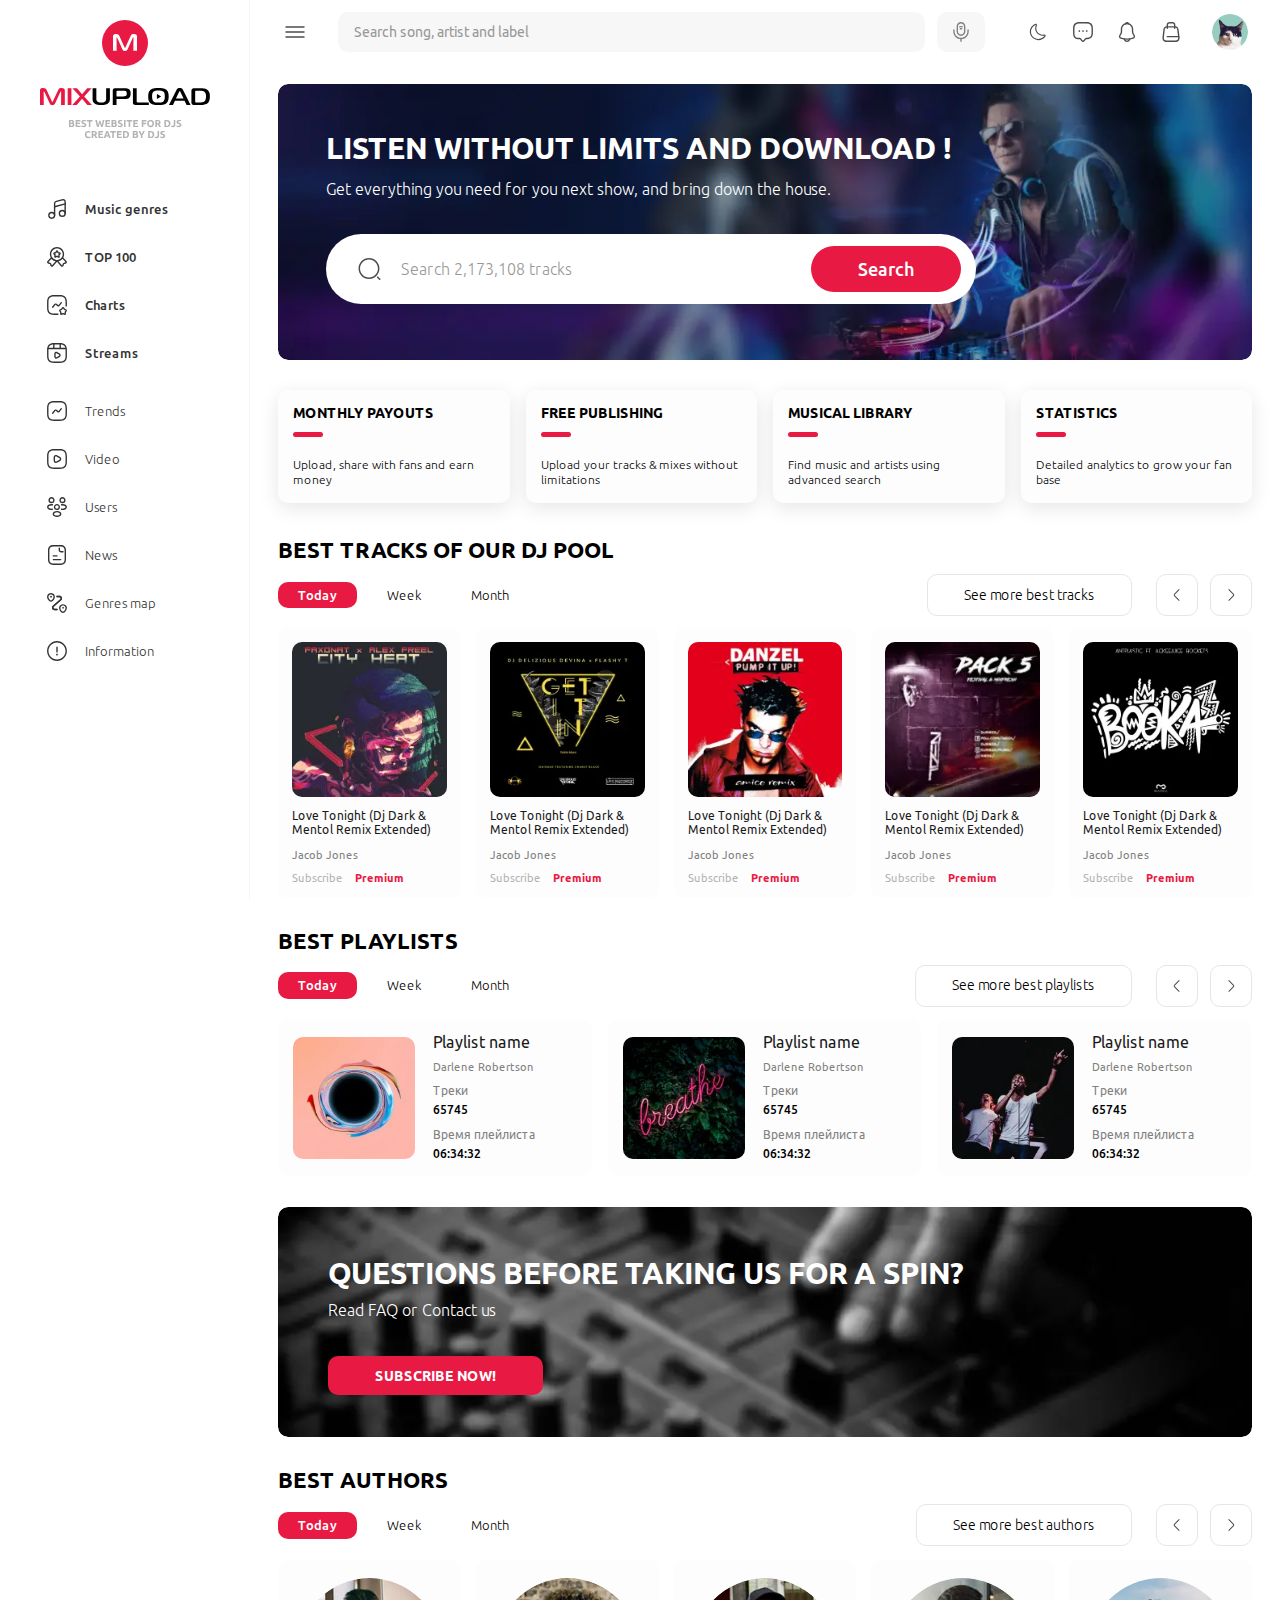
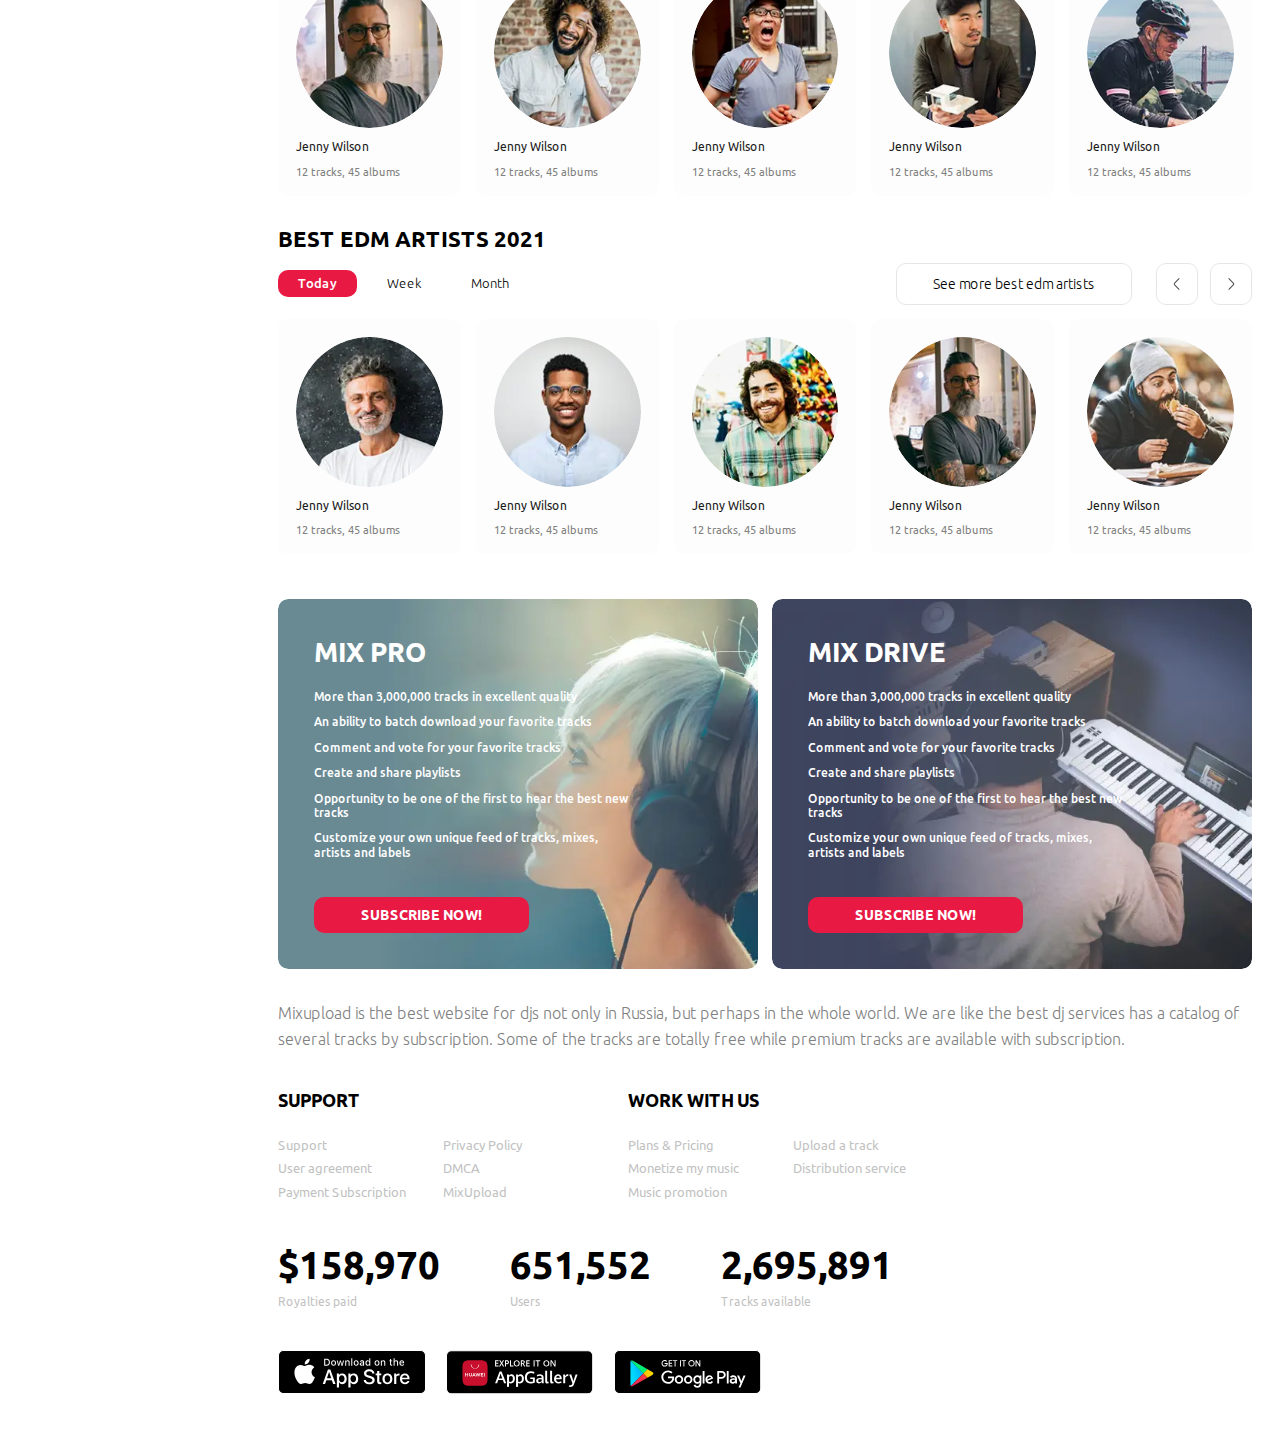
==== commit cf7b205d: "Редизайн проекта, буду делать все по новой" ====
--- a/html/index.html
+++ b/html/index.html
@@ -598,23 +598,36 @@
         </div>
         <div class="menu__top">
           <ul class="menu__list">
-            <li class="menu__item menu__item-main__sub"><a class="menu__link menu__link-genres" href="#">
-                <svg class="svg-icon">
-                  <use href="images/sprites/main.stack.svg#svg-music"></use>
-                </svg><span class="menu__link-text">Music genres</span><span class="menu__link-arrow">
+            <li class="menu__item menu__item-main__sub">
+              <div class="menu__box menu__box-1"><a class="menu__link menu__link-genres" href="#"> 
+                  <svg class="svg-icon">
+                    <use href="images/sprites/main.stack.svg#svg-music"></use>
+                  </svg><span class="menu__link-text">Music genres</span></a>
+                <button class="menu__link-arrow menu__link-arrow--main">
                   <svg>
                     <use href="images/sprites/main.stack.svg#svg-down"></use>
-                  </svg></span></a>
+                  </svg>
+                </button>
+              </div>
               <ul class="menu__submenu">
-                <li class="menu__submenu-item"><a class="menu__link" href="#"><span class="menu__link-text">House</span><span class="menu__link-arrow">
+                <li class="menu__submenu-item">
+                  <div class="menu__box"><a class="menu__link" href="#"><span class="menu__link-text">House</span></a>
+                    <button class="menu__link-arrow">
                       <svg>
                         <use href="images/sprites/main.stack.svg#svg-down"></use>
-                      </svg></span></a></li>
-                <li class="menu__submenu-item"><a class="menu__link" href="#"><span class="menu__link-text">Techno</span><span class="menu__link-arrow">
+                      </svg>
+                    </button>
+                  </div>
+                </li>
+                <li class="menu__submenu-item">
+                  <div class="menu__box"><a class="menu__link" href="#"><span class="menu__link-text">Techno</span></a>
+                    <button class="menu__link-arrow">
                       <svg>
                         <use href="images/sprites/main.stack.svg#svg-down"></use>
-                      </svg></span></a>
-                  <ul class="menu__submenu-item__submenu">
+                      </svg>
+                    </button>
+                  </div>
+                  <ul class="menu__submenu menu__submenu-item__submenu">
                     <li class="menu__submenu-item"><a class="menu__link" href="#">Top 100 techno</a></li>
                     <li class="menu__submenu-item"><a class="menu__link" href="#">Classic Techno</a></li>
                     <li class="menu__submenu-item"><a class="menu__link" href="#">Deep / Melodic Techno</a></li>
@@ -625,48 +638,89 @@
                     <li class="menu__submenu-item"><a class="menu__link" href="#">Tribal Techno</a></li>
                   </ul>
                 </li>
-                <li class="menu__submenu-item"><a class="menu__link" href="#"><span class="menu__link-text">Hip-hop</span><span class="menu__link-arrow">
+                <li class="menu__submenu-item">
+                  <div class="menu__box"><a class="menu__link" href="#"><span class="menu__link-text">Hip-hop</span></a>
+                    <button class="menu__link-arrow">
                       <svg>
                         <use href="images/sprites/main.stack.svg#svg-down"></use>
-                      </svg></span></a></li>
-                <li class="menu__submenu-item"><a class="menu__link" href="#"><span class="menu__link-text">Trance</span><span class="menu__link-arrow">
+                      </svg>
+                    </button>
+                  </div>
+                </li>
+                <li class="menu__submenu-item">
+                  <div class="menu__box"><a class="menu__link" href="#"><span class="menu__link-text">Trance</span></a>
+                    <button class="menu__link-arrow">
                       <svg>
                         <use href="images/sprites/main.stack.svg#svg-down"></use>
-                      </svg></span></a></li>
-                <li class="menu__submenu-item"><a class="menu__link" href="#"><span class="menu__link-text">Drum and bass</span><span class="menu__link-arrow">
+                      </svg>
+                    </button>
+                  </div>
+                </li>
+                <li class="menu__submenu-item">
+                  <div class="menu__box"><a class="menu__link" href="#"><span class="menu__link-text">Drum and bass</span></a>
+                    <button class="menu__link-arrow">
                       <svg>
                         <use href="images/sprites/main.stack.svg#svg-down"></use>
-                      </svg></span></a></li>
-                <li class="menu__submenu-item"><a class="menu__link" href="#"><span class="menu__link-text">Dubstep</span><span class="menu__link-arrow">
+                      </svg>
+                    </button>
+                  </div>
+                </li>
+                <li class="menu__submenu-item">
+                  <div class="menu__box"><a class="menu__link" href="#"><span class="menu__link-text">Dubstep</span></a>
+                    <button class="menu__link-arrow">
                       <svg>
                         <use href="images/sprites/main.stack.svg#svg-down"></use>
-                      </svg></span></a></li>
-                <li class="menu__submenu-item"><a class="menu__link" href="#"><span class="menu__link-text">Breaks</span><span class="menu__link-arrow">
+                      </svg>
+                    </button>
+                  </div>
+                </li>
+                <li class="menu__submenu-item">
+                  <div class="menu__box"><a class="menu__link" href="#"><span class="menu__link-text">Breaks</span></a>
+                    <button class="menu__link-arrow">
                       <svg>
                         <use href="images/sprites/main.stack.svg#svg-down"></use>
-                      </svg></span></a></li>
-                <li class="menu__submenu-item"><a class="menu__link" href="#"><span class="menu__link-text">Chill</span><span class="menu__link-arrow">
+                      </svg>
+                    </button>
+                  </div>
+                </li>
+                <li class="menu__submenu-item">
+                  <div class="menu__box"><a class="menu__link" href="#"><span class="menu__link-text">Chill</span></a>
+                    <button class="menu__link-arrow">
                       <svg>
                         <use href="images/sprites/main.stack.svg#svg-down"></use>
-                      </svg></span></a></li>
-                <li class="menu__submenu-item"><a class="menu__link" href="#"><span class="menu__link-text">More genres</span><span class="menu__link-arrow">
+                      </svg>
+                    </button>
+                  </div>
+                </li>
+                <li class="menu__submenu-item">
+                  <div class="menu__box"><a class="menu__link" href="#"><span class="menu__link-text">More genres</span></a>
+                    <button class="menu__link-arrow">
                       <svg>
                         <use href="images/sprites/main.stack.svg#svg-down"></use>
-                      </svg></span></a></li>
+                      </svg>
+                    </button>
+                  </div>
+                </li>
               </ul>
             </li>
-            <li class="menu__item"><a class="menu__link" href="#">
-                <svg class="svg-icon">
-                  <use href="images/sprites/main.stack.svg#svg-top"></use>
-                </svg><span class="menu__link-text">TOP 100</span></a></li>
-            <li class="menu__item"><a class="menu__link" href="#">
-                <svg class="svg-icon">
-                  <use href="images/sprites/main.stack.svg#svg-chart"></use>
-                </svg><span class="menu__link-text">Charts</span></a></li>
-            <li class="menu__item"><a class="menu__link" href="#">
-                <svg class="svg-icon">
-                  <use href="images/sprites/main.stack.svg#svg-stream"></use>
-                </svg><span class="menu__link-text">Streams</span></a></li>
+            <li class="menu__item">
+              <div class="menu__box-1"><a class="menu__link" href="#">
+                  <svg class="svg-icon">
+                    <use href="images/sprites/main.stack.svg#svg-top"></use>
+                  </svg><span class="menu__link-text">TOP 100</span></a></div>
+            </li>
+            <li class="menu__item">
+              <div class="menu__box-1"><a class="menu__link" href="#">
+                  <svg class="svg-icon">
+                    <use href="images/sprites/main.stack.svg#svg-chart"></use>
+                  </svg><span class="menu__link-text">Charts</span></a></div>
+            </li>
+            <li class="menu__item">
+              <div class="menu__box-1"><a class="menu__link" href="#">
+                  <svg class="svg-icon">
+                    <use href="images/sprites/main.stack.svg#svg-stream"></use>
+                  </svg><span class="menu__link-text">Streams</span></a></div>
+            </li>
           </ul>
         </div>
         <div class="menu__bottom">
--- a/html/css/main.min.css
+++ b/html/css/main.min.css
@@ -1,2 +1,2 @@
-html{line-height:1.15;-webkit-text-size-adjust:100%}body{margin:0}main{display:block}h1{font-size:2em;margin:.67em 0}hr{box-sizing:content-box;height:0;overflow:visible}pre{font-family:monospace,monospace;font-size:1em}a{background-color:transparent}abbr[title]{border-bottom:none;text-decoration:underline;-webkit-text-decoration:underline dotted;text-decoration:underline dotted}b,strong{font-weight:bolder}code,kbd,samp{font-family:monospace,monospace;font-size:1em}small{font-size:80%}sub,sup{font-size:75%;line-height:0;position:relative;vertical-align:baseline}sub{bottom:-.25em}sup{top:-.5em}img{border-style:none}button,input,optgroup,select,textarea{font-family:inherit;font-size:100%;line-height:1.15;outline:0;margin:0}button,input{overflow:visible}button,select{text-transform:none}[type=button],[type=reset],[type=submit],button{-webkit-appearance:button}[type=button]::-moz-focus-inner,[type=reset]::-moz-focus-inner,[type=submit]::-moz-focus-inner,button::-moz-focus-inner{border-style:none;padding:0}[type=button]:-moz-focusring,[type=reset]:-moz-focusring,[type=submit]:-moz-focusring,button:-moz-focusring{outline:1px dotted ButtonText}fieldset{padding:.35em .75em .625em}legend{box-sizing:border-box;color:inherit;display:table;max-width:100%;padding:0;white-space:normal}progress{vertical-align:baseline}textarea{overflow:auto}[type=checkbox],[type=radio]{box-sizing:border-box;padding:0}[type=number]::-webkit-inner-spin-button,[type=number]::-webkit-outer-spin-button{height:auto}[type=search]{-webkit-appearance:textfield;outline-offset:-2px}[type=search]::-webkit-search-decoration{-webkit-appearance:none}::-webkit-file-upload-button{-webkit-appearance:button;font:inherit}details{display:block}summary{display:list-item}template{display:none}[hidden]{display:none}:root{--accent:#E81943;--theme000:#ffffff;--theme010:#FDFDFD;--theme020:#FAFAFA;--theme030:#F7F7F7;--theme040:#F5F5F5;--theme050:#F2F2F2;--theme100:#E6E6E6;--theme150:#D9D9D9;--theme200:#cccccc;--theme250:#BFBFBF;--theme300:#B3B3B3;--theme350:#A6A6A6;--theme400:#999999;--theme450:#8C8C8C;--theme500:#808080;--theme550:#737373;--theme600:#666666;--theme650:#595959;--theme700:#4D4D4D;--theme750:#404040;--theme800:#333333;--theme850:#262626;--theme900:#1A1A1A;--theme950:#0D0D0D;--theme999:#000000;--transitionBg:background .2s ease}body.dark-theme{--theme000:#000000;--theme010:#0D0D0D;--theme020:#1A1A1A;--theme030:#262626;--theme040:#333333;--theme050:#404040;--theme100:#4D4D4D;--theme150:#595959;--theme200:#666666;--theme250:#737373;--theme300:#808080;--theme350:#8C8C8C;--theme400:#999999;--theme450:#A6A6A6;--theme500:#B3B3B3;--theme550:#BFBFBF;--theme600:#CCCCCC;--theme650:#D9D9D9;--theme700:#E6E6E6;--theme750:#F2F2F2;--theme800:#F5F5F5;--theme850:#F7F7F7;--theme900:#FAFAFA;--theme950:#FDFDFD;--theme999:#ffffff}@font-face{font-family:Ubuntu;src:url(../fonts/ubuntu/Ubuntu-Light.eot);src:local("Ubuntu-Light"),url(../fonts/ubuntu/Ubuntu-Light.eot?#iefix) format("embedded-opentype"),url(../fonts/ubuntu/Ubuntu-Light.woff2) format("woff2"),url(../fonts/ubuntu/Ubuntu-Light.woff) format("woff"),url(../fonts/ubuntu/Ubuntu-Light.ttf) format("truetype"),url(../fonts/ubuntu/Ubuntu-Light.otf) format("opentype"),url(../fonts/ubuntu/Ubuntu-Light.svg) format("svg");font-weight:300;font-style:normal;font-display:swap}@font-face{font-family:Ubuntu;src:url(../fonts/ubuntu/Ubuntu-Regular.eot);src:local("Ubuntu-Regular"),url(../fonts/ubuntu/Ubuntu-Regular.eot?#iefix) format("embedded-opentype"),url(../fonts/ubuntu/Ubuntu-Regular.woff2) format("woff2"),url(../fonts/ubuntu/Ubuntu-Regular.woff) format("woff"),url(../fonts/ubuntu/Ubuntu-Regular.ttf) format("truetype"),url(../fonts/ubuntu/Ubuntu-Regular.otf) format("opentype"),url(../fonts/ubuntu/Ubuntu-Regular.svg) format("svg");font-weight:400;font-style:normal;font-display:swap}@font-face{font-family:Ubuntu;src:url(../fonts/ubuntu/Ubuntu-Medium.eot);src:local("Ubuntu-Medium"),url(../fonts/ubuntu/Ubuntu-Medium.eot?#iefix) format("embedded-opentype"),url(../fonts/ubuntu/Ubuntu-Medium.woff2) format("woff2"),url(../fonts/ubuntu/Ubuntu-Medium.woff) format("woff"),url(../fonts/ubuntu/Ubuntu-Medium.ttf) format("truetype"),url(../fonts/ubuntu/Ubuntu-Medium.otf) format("opentype"),url(../fonts/ubuntu/Ubuntu-Medium.svg) format("svg");font-weight:500;font-style:normal;font-display:swap}@font-face{font-family:Ubuntu;src:url(../fonts/ubuntu/Ubuntu-Bold.eot);src:local("Ubuntu-Bold"),url(../fonts/ubuntu/Ubuntu-Bold.eot?#iefix) format("embedded-opentype"),url(../fonts/ubuntu/Ubuntu-Bold.woff2) format("woff2"),url(../fonts/ubuntu/Ubuntu-Bold.woff) format("woff"),url(../fonts/ubuntu/Ubuntu-Bold.ttf) format("truetype"),url(../fonts/ubuntu/Ubuntu-Bold.otf) format("opentype"),url(../fonts/ubuntu/Ubuntu-Bold.svg) format("svg");font-weight:700;font-style:normal;font-display:swap}.svg-svg-burger,.svg-svg-cart,.svg-svg-chart,.svg-svg-close,.svg-svg-down,.svg-svg-info,.svg-svg-message,.svg-svg-microphone,.svg-svg-moon,.svg-svg-music,.svg-svg-news,.svg-svg-next,.svg-svg-notification,.svg-svg-people,.svg-svg-prev,.svg-svg-routing,.svg-svg-search,.svg-svg-stream,.svg-svg-sun,.svg-svg-top,.svg-svg-trend,.svg-svg-video{background:url(../images/sprites/main.svg) no-repeat}.svg-svg-burger{background-position:0 0;background-size:484.6153846154% auto;width:26px}.svg-svg-burger:before{content:"";display:block;font-size:0;line-height:0;padding-top:100%}.svg-svg-burger-dims{width:26px;height:26px}.svg-svg-cart{background-position:26% 0;background-size:484.6153846154% auto;width:26px}.svg-svg-cart:before{content:"";display:block;font-size:0;line-height:0;padding-top:100%}.svg-svg-cart-dims{width:26px;height:26px}.svg-svg-chart{background-position:0 26.5306122449%;background-size:484.6153846154% auto;width:26px}.svg-svg-chart:before{content:"";display:block;font-size:0;line-height:0;padding-top:100%}.svg-svg-chart-dims{width:26px;height:26px}.svg-svg-close{background-position:26% 26.5306122449%;background-size:484.6153846154% auto;width:26px}.svg-svg-close:before{content:"";display:block;font-size:0;line-height:0;padding-top:100%}.svg-svg-close-dims{width:26px;height:26px}.svg-svg-down{background-position:94.5454545455% 79.6296296296%;background-size:787.5% auto;width:16px}.svg-svg-down:before{content:"";display:block;font-size:0;line-height:0;padding-top:100%}.svg-svg-down-dims{width:16px;height:16px}.svg-svg-info{background-position:52% 0;background-size:484.6153846154% auto;width:26px}.svg-svg-info:before{content:"";display:block;font-size:0;line-height:0;padding-top:100%}.svg-svg-info-dims{width:26px;height:26px}.svg-svg-message{background-position:52% 26.5306122449%;background-size:484.6153846154% auto;width:26px}.svg-svg-message:before{content:"";display:block;font-size:0;line-height:0;padding-top:100%}.svg-svg-message-dims{width:26px;height:26px}.svg-svg-microphone{background-position:0 53.0612244898%;background-size:484.6153846154% auto;width:26px}.svg-svg-microphone:before{content:"";display:block;font-size:0;line-height:0;padding-top:100%}.svg-svg-microphone-dims{width:26px;height:26px}.svg-svg-moon{background-position:100% 0;background-size:572.7272727273% auto;width:22px}.svg-svg-moon:before{content:"";display:block;font-size:0;line-height:0;padding-top:100%}.svg-svg-moon-dims{width:22px;height:22px}.svg-svg-music{background-position:26% 53.0612244898%;background-size:484.6153846154% auto;width:26px}.svg-svg-music:before{content:"";display:block;font-size:0;line-height:0;padding-top:100%}.svg-svg-music-dims{width:26px;height:26px}.svg-svg-news{background-position:52% 53.0612244898%;background-size:484.6153846154% auto;width:26px}.svg-svg-news:before{content:"";display:block;font-size:0;line-height:0;padding-top:100%}.svg-svg-news-dims{width:26px;height:26px}.svg-svg-next{background-position:98.1132075472% 63.4615384615%;background-size:630% auto;width:20px}.svg-svg-next:before{content:"";display:block;font-size:0;line-height:0;padding-top:100%}.svg-svg-next-dims{width:20px;height:20px}.svg-svg-notification{background-position:78% 0;background-size:484.6153846154% auto;width:26px}.svg-svg-notification:before{content:"";display:block;font-size:0;line-height:0;padding-top:100%}.svg-svg-notification-dims{width:26px;height:26px}.svg-svg-people{background-position:78% 26.5306122449%;background-size:484.6153846154% auto;width:26px}.svg-svg-people:before{content:"";display:block;font-size:0;line-height:0;padding-top:100%}.svg-svg-people-dims{width:26px;height:26px}.svg-svg-prev{background-position:0 100%;background-size:630% auto;width:20px}.svg-svg-prev:before{content:"";display:block;font-size:0;line-height:0;padding-top:100%}.svg-svg-prev-dims{width:20px;height:20px}.svg-svg-routing{background-position:78% 53.0612244898%;background-size:484.6153846154% auto;width:26px}.svg-svg-routing:before{content:"";display:block;font-size:0;line-height:0;padding-top:100%}.svg-svg-routing-dims{width:26px;height:26px}.svg-svg-search{background-position:100% 21.568627451%;background-size:572.7272727273% auto;width:22px}.svg-svg-search:before{content:"";display:block;font-size:0;line-height:0;padding-top:100%}.svg-svg-search-dims{width:22px;height:22px}.svg-svg-stream{background-position:0 79.5918367347%;background-size:484.6153846154% auto;width:26px}.svg-svg-stream:before{content:"";display:block;font-size:0;line-height:0;padding-top:100%}.svg-svg-stream-dims{width:26px;height:26px}.svg-svg-sun{background-position:100% 43.137254902%;background-size:572.7272727273% auto;width:22px}.svg-svg-sun:before{content:"";display:block;font-size:0;line-height:0;padding-top:100%}.svg-svg-sun-dims{width:22px;height:22px}.svg-svg-top{background-position:26% 79.5918367347%;background-size:484.6153846154% auto;width:26px}.svg-svg-top:before{content:"";display:block;font-size:0;line-height:0;padding-top:100%}.svg-svg-top-dims{width:26px;height:26px}.svg-svg-trend{background-position:52% 79.5918367347%;background-size:484.6153846154% auto;width:26px}.svg-svg-trend:before{content:"";display:block;font-size:0;line-height:0;padding-top:100%}.svg-svg-trend-dims{width:26px;height:26px}.svg-svg-video{background-position:78% 79.5918367347%;background-size:484.6153846154% auto;width:26px}.svg-svg-video:before{content:"";display:block;font-size:0;line-height:0;padding-top:100%}.svg-svg-video-dims{width:26px;height:26px}.image-by-height{width:auto}.image-by-height:before{content:none}.image-by-height>svg{height:inherit}.image-by-height>img{height:inherit!important;vertical-align:top!important;margin:0!important;padding:0!important;max-width:none!important;max-height:none!important;border:0!important;opacity:0!important}html{box-sizing:border-box}*,::after,::before{box-sizing:border-box}.content-box-component{box-sizing:content-box}body{display:-webkit-flex;display:-ms-flexbox;display:flex;-webkit-flex-direction:column;-ms-flex-direction:column;flex-direction:column;background:var(--theme000);font-family:Ubuntu,Helvetica,Arial,sans-serif;color:var(--theme999);width:100%;height:100%;min-height:100vh;-webkit-font-smoothing:antialiased;-moz-osx-font-smoothing:grayscale;overflow-x:hidden}body.no-scroll{overflow:hidden}.visually-hidden:not(:focus):not(:active){position:absolute;width:1px;height:1px;margin:-1px;border:0;padding:0;clip:rect(0 0 0 0);overflow:hidden}a{text-decoration:none;color:inherit}button{padding:0;cursor:pointer;background:0 0;border:none;color:inherit}ul{margin:0;padding:0;list-style:none}p{margin:0}h1,h2,h3,h4,h5,h6{margin:0}img{display:block;max-width:100%;height:auto}svg{max-width:100%;max-height:100%}picture{display:block}.wrapper{width:100%;max-width:100%;min-width:320px;margin:0 auto;padding-top:70px;display:-webkit-flex;display:-ms-flexbox;display:flex;-webkit-flex-direction:column;-ms-flex-direction:column;flex-direction:column}.page-wrapper{width:100%;max-width:1548px;margin:0 auto;display:-webkit-flex;display:-ms-flexbox;display:flex;-webkit-flex-direction:column;-ms-flex-direction:column;flex-direction:column}.container{width:100%;padding:0 14px;margin:0 auto}@media screen and (min-width:1024px){.wrapper{padding-top:84px}.container{padding:0 28px}}@media screen and (min-width:1280px){.wrapper{padding-left:250px}}@media screen and (min-width:1440px){.wrapper{padding-top:104px}.container{padding:0 50px}}@media screen and (min-width:1920px){.wrapper{padding-top:120px}}.svg-icon{display:block;width:24px;min-width:24px;height:24px;fill:var(--theme700)}.title{font-weight:700;font-size:15px;line-height:130%;text-transform:uppercase}.btn{display:-webkit-inline-flex;display:-ms-inline-flexbox;display:inline-flex;-webkit-justify-content:center;-ms-flex-pack:center;justify-content:center;-webkit-align-items:center;-ms-flex-align:center;align-items:center;min-width:215px;padding:12px;background:var(--accent);color:#fff;border-radius:10px;text-align:center;text-transform:uppercase;font-weight:700;border:none;cursor:pointer;font-size:14px;line-height:100%}.background-image{position:absolute;top:0;bottom:0;left:0;right:0;z-index:-1;border-radius:10px;overflow:hidden}.background-image picture{position:absolute;top:0;bottom:0;left:0;right:0}.background-image picture img{width:100%;height:100%;-o-object-fit:cover;object-fit:cover;-o-object-position:center;object-position:center;border-radius:10px}.theme-img{display:none}.theme-img--visible{display:block}@media screen and (min-width:1024px){.title{font-size:22px;line-height:100%}}@media screen and (min-width:1366px){.title{font-size:30px}}.header{padding:10px 0;border-bottom:1px solid var(--theme040);background:var(--theme000);position:fixed;z-index:90;top:0;left:0;right:0}.header__inner{display:-webkit-flex;display:-ms-flexbox;display:flex;-webkit-align-items:center;-ms-flex-align:center;align-items:center}.header__burger{width:24px;height:24px;margin-right:14px}.header__burger .svg-icon{width:100%;height:auto}.header__logo{margin-right:auto}.header__logo img{width:100%}.header__time{margin-right:5px}.header__time-toggle{display:-webkit-flex;display:-ms-flexbox;display:flex;-webkit-justify-content:center;-ms-flex-pack:center;justify-content:center;-webkit-align-items:center;-ms-flex-align:center;align-items:center;width:30px;height:30px}.header__time svg{width:20px;height:20px;fill:var(--theme700)}.header__search{display:none}.header__search-field{display:none;background:var(--theme030);border:none;border-radius:10px;font-size:14px;line-height:100%;color:var(--theme999)}.header__search-field::-webkit-input-placeholder{color:var(--theme400)}.header__search-field::-moz-placeholder{color:var(--theme400)}.header__search-field:-ms-input-placeholder{color:var(--theme400)}.header__search-field::placeholder{color:var(--theme400)}.header__search-btn{display:block;width:20px;height:20px}.header__search-micro{display:none}.header__manage{display:-webkit-flex;display:-ms-flexbox;display:flex}.header__user{display:-webkit-flex;display:-ms-flexbox;display:flex;margin-left:5px}.header__user a{margin-left:12px}.header__user a:first-child{margin-left:0}.header__user-cab{display:block;width:30px;height:30px}.header__user-cab img{width:100%;border-radius:50%}.header__btn{width:30px;min-width:30px;height:30px;display:-webkit-flex;display:-ms-flexbox;display:flex;-webkit-align-items:center;-ms-flex-align:center;align-items:center;-webkit-justify-content:center;-ms-flex-pack:center;justify-content:center}.header__hide{display:none}@media screen and (min-width:768px){.header__logo{margin-right:auto}.header__time{margin-left:26px;display:block}.header__search{margin:0 auto;margin-left:32px;display:-webkit-flex;display:-ms-flexbox;display:flex;-webkit-flex-grow:1;-ms-flex-positive:1;flex-grow:1}.header__search-field{display:block;height:34px;padding:8px 12px;-webkit-flex-grow:1;-ms-flex-positive:1;flex-grow:1}.header__search-btn{display:none}.header__search-micro{width:38px;margin-left:12px;background:var(--theme030);border-radius:10px;display:-webkit-flex;display:-ms-flexbox;display:flex;-webkit-justify-content:center;-ms-flex-pack:center;justify-content:center;-webkit-align-items:center;-ms-flex-align:center;align-items:center}.header__search-micro .svg-icon{fill:var(--theme500)}.header__manage{margin-left:10px}.header__manage a{margin-left:14px}.header__manage a:first-child{margin-left:0}.header__hide{display:-webkit-flex;display:-ms-flexbox;display:flex}.header__user{margin-left:26px}.header__cart{margin-left:20px}}@media screen and (min-width:1024px){.header{padding:12px 0;min-height:64px;border-bottom:0}.header__inner{padding:0 32px}.header__burger{width:26px;height:26px;margin-right:30px}.header__logo{width:170px}.header__search{margin-right:12px}.header__search-field{padding:13px 16px;height:40px}.header__search-micro{width:48px}.header__user-cab{width:36px;height:36px}}@media screen and (min-width:1280px){.header{left:250px}.header__logo{display:none}.header__search{margin-left:0}}.main{-webkit-flex-grow:1;-ms-flex-positive:1;flex-grow:1}.listen{padding:0 14px 20px}.listen__inner{min-height:213px;padding:18px 16px 20px;color:#fff;position:relative;display:-webkit-flex;display:-ms-flexbox;display:flex;-webkit-flex-direction:column;-ms-flex-direction:column;flex-direction:column}.listen__title{width:100%;max-width:292px;margin-bottom:10px;font-weight:700;font-size:22px;line-height:110%;text-transform:uppercase}.listen__text{width:100%;max-width:200px;margin-bottom:15px;font-weight:300;font-size:11px;line-height:130%}.listen__search{width:100%;max-width:650px;margin-top:auto;position:relative}.listen__search-field{width:100%;height:48px;padding:17px 20px;padding-right:65px;background:#fff;color:#000;border-radius:40px;border:none;font-weight:300;font-size:11px}.listen__search-field::-webkit-input-placeholder{color:#999}.listen__search-field::-moz-placeholder{color:#999}.listen__search-field:-ms-input-placeholder{color:#999}.listen__search-field::placeholder{color:#999}.listen__search-btn{width:40px;height:40px;background:var(--accent);border-radius:50%;display:-webkit-flex;display:-ms-flexbox;display:flex;-webkit-justify-content:center;-ms-flex-pack:center;justify-content:center;-webkit-align-items:center;-ms-flex-align:center;align-items:center;position:absolute;right:5px;top:50%;-webkit-transform:translateY(-50%);transform:translateY(-50%)}.listen__search-btn svg{width:20px;height:20px;fill:#fff}.listen__search-btn__text{display:none}.listen__search-icon{display:none}@media screen and (min-width:768px){.listen__title{max-width:100%}.listen__text{max-width:100%}.listen__search-field{padding-left:50px}.listen__search-btn{width:auto;min-width:150px;height:auto;min-height:46px;display:-webkit-flex;display:-ms-flexbox;display:flex;-webkit-justify-content:center;-ms-flex-pack:center;justify-content:center;-webkit-align-items:center;-ms-flex-align:center;align-items:center;border-radius:60px;right:1px;font-weight:500;font-size:18px;line-height:100%}.listen__search-btn__icon{display:none}.listen__search-btn__text{display:block}.listen__search-icon{display:block;position:absolute;top:50%;-webkit-transform:translateY(-50%);transform:translateY(-50%);left:16px;fill:#4d4d4d}}@media screen and (min-width:1024px){.listen{margin-bottom:30px;padding:0 28px}.listen__inner{min-height:276px;padding:48px 48px 56px}.listen__title{margin-bottom:14px;font-size:30px}.listen__text{font-weight:300;font-size:16px}.listen__search-field{padding-left:75px;height:70px;font-size:16px}.listen__search-btn{right:15px}.listen__search-icon{width:27px;height:27px;left:30px}}@media screen and (min-width:1366px){.listen{margin-bottom:40px}.listen__inner{min-height:400px;padding:67px 76px}.listen__title{width:100%;max-width:700px;margin-bottom:25px;font-size:50px;line-height:100%}.listen__text{font-size:18px}.listen__search-field{font-size:18px}}@media screen and (min-width:1440px){.listen{padding:0 50px}}@media screen and (min-width:1920px){.listen{margin-bottom:50px}.listen__inner{min-height:500px;padding:77px 77px 90px}.listen__title{max-width:860px;font-size:70px}.listen__text{font-size:20px}.listen__search{max-width:1000px}}.features{margin-bottom:6px}.features__list{padding-bottom:20px;padding-left:14px;display:-webkit-flex;display:-ms-flexbox;display:flex;overflow-x:auto;-ms-overflow-style:none;overflow:-moz-scrollbars-none}.features__list::-webkit-scrollbar{width:0;height:0}.features__item{width:169px;min-width:169px;padding:13px 15px 10px;margin-right:12px;background:var(--theme010);box-shadow:0 5px 20px rgba(0,0,0,.1);border-radius:10px}.features__title{margin-bottom:10px;padding-bottom:13px;font-weight:700;font-size:12px;line-height:120%;text-transform:uppercase;position:relative}.features__title::after{content:"";position:absolute;bottom:0;left:0;width:30px;height:3px;background:var(--accent);border-radius:10px}.features__text{font-weight:300;font-size:11px;line-height:130%}@media screen and (min-width:768px){.features__list{padding:0 14px 20px}.features__item{width:calc(25% - 9px);margin-right:12px}.features__item:nth-child(4n){margin-right:0}}@media screen and (min-width:1024px){.features{margin-bottom:36px}.features__list{padding:0 28px;overflow-x:visible;-webkit-flex-wrap:wrap;-ms-flex-wrap:wrap;flex-wrap:wrap}.features__item{width:calc(25% - 12px);padding:15px;margin-right:16px}.features__title{margin-bottom:20px;padding-bottom:15px;font-size:14px}.features__title::after{height:5px}.features__text{font-size:12px}}@media screen and (min-width:1366px){.features{margin-bottom:40px}.features__item{padding:25px}.features__title{font-size:20px}.features__text{font-size:14px}}@media screen and (min-width:1440px){.features__list{padding:0 50px}}@media screen and (min-width:1920px){.features{margin-bottom:50px}}.manage{display:-webkit-flex;display:-ms-flexbox;display:flex;-webkit-justify-content:space-between;-ms-flex-pack:justify;justify-content:space-between;-webkit-align-items:center;-ms-flex-align:center;align-items:center}.manage__period{display:-webkit-flex;display:-ms-flexbox;display:flex;overflow-x:auto;-ms-overflow-style:none;overflow:-moz-scrollbars-none}.manage__period::-webkit-scrollbar{width:0;height:0}.manage__period a{margin-right:10px;padding:5px 20px;background:0 0;border-radius:10px;text-align:center;font-weight:300;font-size:12px;line-height:130%}.manage__period a.manage__period--active{background:var(--accent);color:#fff;font-weight:500}.manage__more{display:none;-webkit-align-items:center;-ms-flex-align:center;align-items:center}.manage__more-tracks{min-width:202px;padding:8px 36px;min-height:36px;display:-webkit-flex;display:-ms-flexbox;display:flex;-webkit-justify-content:center;-ms-flex-pack:center;justify-content:center;-webkit-align-items:center;-ms-flex-align:center;align-items:center;font-weight:300;font-size:14px;line-height:130%;text-align:center;border:1px solid #e6e6e6;border-radius:10px}.manage__more-btns{margin-left:24px;display:-webkit-flex;display:-ms-flexbox;display:flex;-webkit-align-items:center;-ms-flex-align:center;align-items:center}.manage__more-arrow{width:36px;height:36px;margin-left:12px;display:-webkit-flex;display:-ms-flexbox;display:flex;-webkit-justify-content:center;-ms-flex-pack:center;justify-content:center;-webkit-align-items:center;-ms-flex-align:center;align-items:center;border:1px solid #e6e6e6;border-radius:10px}.manage__more-arrow:first-child{margin-left:0}.manage__more-arrow svg{width:18px;height:18px;fill:var(--theme700)}@media screen and (min-width:768px){.manage__period{overflow-x:visible;-webkit-flex-wrap:wrap;-ms-flex-wrap:wrap;flex-wrap:wrap}.manage__more{display:-webkit-flex;display:-ms-flexbox;display:flex}}@media screen and (min-width:1024px){.manage__period a{font-size:13px}.manage__more-tracks{min-height:42px}.manage__more-arrow{width:42px;height:42px}}@media screen and (min-width:1366px){.manage__period a{font-size:14px}}.best{margin-bottom:12px}.best__header{margin-bottom:12px;padding:0 14px}.best__title{margin-bottom:13px}.best__slider{display:-webkit-flex;display:-ms-flexbox;display:flex;overflow-x:auto;-ms-overflow-style:none;overflow:-moz-scrollbars-none}.best__slider::-webkit-scrollbar{width:0;height:0}.best__more{display:-webkit-flex;display:-ms-flexbox;display:flex;width:calc(100% - 28px);margin:0 auto}@media screen and (min-width:768px){.best__more{display:none}}@media screen and (min-width:1024px){.best{margin-bottom:20px}.best__header{padding:0 28px}.best-playlist{margin-bottom:15px}.best__slider{-webkit-flex-wrap:wrap;-ms-flex-wrap:wrap;flex-wrap:wrap;overflow-x:visible}}@media screen and (min-width:1440px){.best{margin-bottom:27px}.best-authors{margin-bottom:95px}.best__header{padding:0 50px}}@media screen and (min-width:1920px){.best{margin-bottom:50px}.best-playlist{margin-bottom:38px}}.tracks__list{padding-left:14px}.tracks__item{display:block;width:126px;min-width:126px;margin-right:12px;margin-bottom:12px;padding:9px;border:1px solid var(--theme040);border-radius:10px;cursor:pointer;background:var(--theme010)}.tracks__item--hide{display:none}.tracks__poster{margin-bottom:8px}.tracks__poster img{display:block;margin:0 auto;width:100%;height:auto;border-radius:10px}.tracks__title{margin-bottom:8px;font-weight:400;font-size:11px;line-height:120%;color:var(--theme900)}.tracks__author{margin-bottom:8px;font-size:10px;line-height:100%;color:grey}.tracks__about{font-weight:400;font-size:10px;line-height:100%;color:#b3b3b3}.tracks__about-rate{margin-left:3px;font-weight:700;color:var(--accent)}@media screen and (min-width:1024px){.tracks__list{padding:0 28px}.tracks__item{width:calc(20% - 12px);padding:14px;margin-right:15px;border:none;background:var(--theme010)}.tracks__item:nth-child(5n){margin-right:0}.tracks__poster{margin-bottom:12px}.tracks__title{margin-bottom:12px;font-size:12px}.tracks__author{margin-bottom:12px;font-size:11px}.tracks__about{font-size:11px}.tracks__about-rate{margin-left:9px}}@media screen and (min-width:1366px){.tracks__title{font-size:13px}.tracks__author{font-size:12px}.tracks__about{font-size:12px}}@media screen and (min-width:1440px){.tracks__list{padding:0 50px}.tracks__item{padding:18px}}@media screen and (min-width:1920px){.tracks__list{display:grid;grid-template-columns:repeat(6,1fr);grid-gap:16px}.tracks__item{width:auto;margin:0}.tracks__item--hide{display:block}}.playlist__list{padding-left:14px}.playlist__item{width:216px;min-width:216px;margin-right:12px;margin-bottom:12px;padding:12px;border:1px solid var(--theme040);border-radius:10px;display:-webkit-flex;display:-ms-flexbox;display:flex;-webkit-align-items:flex-start;-ms-flex-align:start;align-items:flex-start;cursor:pointer;background:var(--theme010)}.playlist__poster{width:72px;min-width:72px;margin-right:8px}.playlist__poster img{display:block;margin:0 auto;width:100%;height:auto;border-radius:10px}.playlist__col{margin-bottom:8px}.playlist__col:last-child{margin-bottom:0}.playlist__name{margin-bottom:6px;font-size:12px;font-weight:400;line-height:100%;color:var(--theme900)}.playlist__author{font-size:10px;font-weight:400;line-height:100%;color:var(--theme500)}.playlist__type{margin-bottom:6px;font-weight:400;font-size:11px;line-height:100%;color:var(--theme500)}.playlist__num{font-weight:500;font-size:11px;line-height:120%}@media screen and (min-width:768px){.playlist__list{padding:0 14px;overflow-x:visible}.playlist__item{width:calc(33.33% - 11px);max-width:calc(33.33% - 11px);margin-right:16px;margin-bottom:16px}.playlist__item:nth-child(3n){margin-right:0}}@media screen and (min-width:1024px){.playlist__list{padding:0 28px}.playlist__item{padding:15px;background:var(--theme010);border:none;-webkit-align-items:center;-ms-flex-align:center;align-items:center}.playlist__poster{width:122px;height:122px;margin-right:18px}.playlist__col{margin-bottom:12px}.playlist__name{margin-bottom:12px;font-size:16px}.playlist__author{font-size:11px}.playlist__type{margin-bottom:6px;font-size:12px}.playlist__num{font-size:12px}}@media screen and (min-width:1366px){.playlist__item{padding:18px}.playlist__col{margin-bottom:16px}.playlist__poster{width:160px;height:160px}.playlist__name{font-size:18px}.playlist__author{font-size:12px}.playlist__type{font-size:14px}.playlist__num{font-size:14px}}@media screen and (min-width:1440px){.playlist__list{padding:0 50px}}@media screen and (min-width:1920px){.playlist__item{-webkit-align-items:flex-start;-ms-flex-align:start;align-items:flex-start}.playlist__poster{width:174px;height:174px;margin-right:20px}.playlist__info{padding-top:4px}}.spin{margin-bottom:26px;color:#fff}.spin__inner{min-height:173px;padding:20px 22px 22px;display:-webkit-flex;display:-ms-flexbox;display:flex;-webkit-flex-direction:column;-ms-flex-direction:column;flex-direction:column;-webkit-align-items:flex-start;-ms-flex-align:start;align-items:flex-start;position:relative}.spin__title{margin-bottom:10px;font-weight:700;font-size:20px;line-height:110%;text-transform:uppercase}.spin__text{width:100%;max-width:230px;margin-bottom:17px;font-weight:300;font-size:14px;line-height:130%}.spin__btn{width:100%;max-width:215px;min-height:39px;display:-webkit-flex;display:-ms-flexbox;display:flex;-webkit-justify-content:center;-ms-flex-pack:center;justify-content:center;-webkit-align-items:center;-ms-flex-align:center;align-items:center;padding:11px 11px 10px;margin-top:auto;font-size:14px;line-height:100%}@media screen and (min-width:768px){.spin__title br{display:none}.spin__text{max-width:100%}}@media screen and (min-width:1024px){.spin{margin-bottom:32px}.spin__inner{min-height:230px;padding:50px 50px 42px}.spin__title{font-size:30px}.spin__text{font-size:16px}}@media screen and (min-width:1366px){.spin__inner{min-height:269px;padding:48px 56px 54px}.spin__title{margin-bottom:20px;font-size:40px}.spin__text{font-size:20px}}@media screen and (min-width:1440px){.spin{margin-bottom:38px}}@media screen and (min-width:1920px){.spin{margin-bottom:48px}.spin__inner{min-height:340px;padding:70px 76px 73px}.spin__title{margin-bottom:12px}}.author__list{padding-left:14px}.author__item{display:block;width:126px;min-width:126px;padding:9px 10px;margin-right:12px;margin-bottom:12px;border:1px solid var(--theme040);border-radius:10px;cursor:pointer;background:var(--theme010)}.author__item--hide{display:none}.author__photo{margin:0 auto;margin-bottom:8px;border-radius:50%;overflow:hidden}.author__photo img{display:block;margin:0 auto;width:100%;border-radius:50%}.author__name{margin-bottom:8px;font-weight:400;font-size:12px;line-height:120%;color:var(--theme900)}.author__about{font-weight:400;font-size:11px;line-height:100%;color:var(--theme500)}@media screen and (min-width:1024px){.author{margin-top:14px}.author__list{padding:0 28px}.author__item{width:calc(20% - 12px);margin-right:15px;padding:18px;border:none;background:var(--theme010)}.author__item:nth-child(5n){margin-right:0}.author__photo{margin-bottom:12px}.author__name{margin-bottom:12px}}@media screen and (min-width:1366px){.author__photo{margin-bottom:18px}.author__name{margin-bottom:18px;font-size:13px}.author__about{font-size:14px}}@media screen and (min-width:1440px){.author__list{padding:0 50px;display:grid;grid-template-columns:repeat(6,1fr);grid-gap:16px}.author__item{width:168px;margin:0;width:auto}.author__item:nth-child(5n){margin-right:0}.author__item:nth-child(6n){margin-right:0}.author__item--hide{display:block}}.rate{margin-bottom:20px;color:#fff}.rate__item{margin-bottom:14px}.rate__inner{padding:24px;padding-right:18px;position:relative;border-radius:10px;display:-webkit-flex;display:-ms-flexbox;display:flex;-webkit-flex-direction:column;-ms-flex-direction:column;flex-direction:column;-webkit-align-items:flex-start;-ms-flex-align:start;align-items:flex-start}.rate__title{margin-bottom:15px;font-weight:700;font-size:17px;line-height:100%;text-transform:uppercase}.rate__list{margin-bottom:22px;font-weight:500;font-size:11px;line-height:120%}.rate__list li{margin-bottom:11px}.rate__btn{margin-top:auto}@media screen and (min-width:768px){.rate{padding:0 14px;display:-webkit-flex;display:-ms-flexbox;display:flex;-webkit-flex-wrap:wrap;-ms-flex-wrap:wrap;flex-wrap:wrap;-webkit-justify-content:space-between;-ms-flex-pack:justify;justify-content:space-between}.rate__item{width:calc(50% - 10px);margin:0;padding:0}}@media screen and (min-width:1024px){.rate{margin-top:33px;margin-bottom:32px;padding:0 28px}.rate__inner{min-height:370px;padding:40px 36px 36px}.rate__item{width:calc(50% - 7px)}.rate__title{margin-bottom:24px;font-size:27px}.rate__list{width:100%;max-width:320px;font-size:12px}}@media screen and (min-width:1366px){.rate__item{width:calc(50% - 9px)}.rate__inner{min-height:420px;padding:53px 50px 42px}.rate__title{margin-bottom:27px;font-size:30px}.rate__list{font-size:13px}}@media screen and (min-width:1440px){.rate{margin-bottom:40px;padding:0 50px}}@media screen and (min-width:1920px){.rate{margin-bottom:50px}.rate__inner{min-height:469px;padding-bottom:60px}}.footer{padding-bottom:24px}.footer__text{margin-bottom:23px;font-weight:300;font-size:10px;line-height:160%;color:var(--theme500)}.footer__menu{margin-bottom:25px}.footer__menu-col{width:100%;max-width:350px;margin-bottom:18px}.footer__menu-title{margin-bottom:14px;font-weight:700;font-size:14px;line-height:120%;text-transform:uppercase}.footer__menu-list{display:grid;grid-template-columns:1fr 1fr}.footer__menu-list li{margin-bottom:8px;font-size:11px;line-height:120%;color:var(--theme600);opacity:.4}.footer__stats{width:100%;max-width:350px;margin-bottom:8px;display:-webkit-flex;display:-ms-flexbox;display:flex;-webkit-flex-wrap:wrap;-ms-flex-wrap:wrap;flex-wrap:wrap}.footer__stats li{margin-bottom:20px}.footer__stats li:nth-child(odd){margin-right:50px}.footer__stats-num{margin-bottom:12px;font-weight:700;font-size:24px;line-height:100%;text-transform:uppercase}.footer__stats-title{font-weight:400;font-size:12px;line-height:100%;color:var(--theme600);opacity:.4}.footer__app{width:100%;max-width:500px;display:-webkit-flex;display:-ms-flexbox;display:flex;-webkit-flex-wrap:wrap;-ms-flex-wrap:wrap;flex-wrap:wrap}.footer__app li{width:calc(50% - 6px);margin-bottom:10px;margin-right:10px;max-width:200px}.footer__app li:nth-child(2n){margin-right:0}.footer__app a{display:block}.footer__app img{width:100%;height:auto}@media screen and (min-width:768px){.footer__menu{margin-bottom:0;display:-webkit-flex;display:-ms-flexbox;display:flex;-webkit-align-items:flex-start;-ms-flex-align:start;align-items:flex-start;-webkit-flex-wrap:wrap;-ms-flex-wrap:wrap;flex-wrap:wrap}.footer__stats{max-width:100%;margin-bottom:0}.footer__stats li{margin-right:50px}.footer__app li{width:148px;max-width:148px}.footer__app li:nth-child(2n){margin-right:10px}}@media screen and (min-width:1024px){.footer__text{font-size:16px;margin-bottom:38px}.footer__menu{margin-bottom:20px}.footer__menu-col{max-width:330px;margin-right:20px}.footer__menu-title{margin-bottom:26px;font-size:18px}.footer__menu-list li{font-size:13px}.footer__stats{margin-bottom:22px}.footer__stats li:nth-child(odd){margin-right:70px}.footer__stats li:nth-child(2){-webkit-order:1;-ms-flex-order:1;order:1}.footer__stats-num{font-size:38px}.footer__app{max-width:100%}.footer__app li{margin-right:20px}.footer__app li:nth-child(2n){margin-right:20px}}@media screen and (min-width:1440px){.footer__text{margin-bottom:48px;font-size:18px}.footer__menu{margin-bottom:28px}.footer__menu-list li{margin-bottom:9px}.footer__stats{margin-bottom:30px}.footer__app li{width:150px;max-width:none;margin-right:17px}}.menu{padding-bottom:10px;position:fixed;z-index:100;left:0;right:0;top:0;bottom:0;background:var(--theme000);display:none;overflow-y:auto}.menu.menu--active{display:block}.menu__header{padding:8px 14px;display:-webkit-flex;display:-ms-flexbox;display:flex;-webkit-align-items:center;-ms-flex-align:center;align-items:center;border-bottom:1px solid var(--theme040)}.menu__close{margin-right:14px}.menu__search{display:-webkit-flex;display:-ms-flexbox;display:flex;-webkit-flex-grow:1;-ms-flex-positive:1;flex-grow:1}.menu__search-field{padding:12px 16px;height:35px;background:var(--theme030);border-radius:10px;border:none;-webkit-flex-grow:1;-ms-flex-positive:1;flex-grow:1;margin-right:5px;font-size:11px;line-height:100%}.menu__search-field::-webkit-input-placeholder{color:var(--theme400)}.menu__search-field::-moz-placeholder{color:var(--theme400)}.menu__search-field:-ms-input-placeholder{color:var(--theme400)}.menu__search-field::placeholder{color:var(--theme400)}.menu__search-micro{width:40px;min-width:40px;display:-webkit-flex;display:-ms-flexbox;display:flex;-webkit-justify-content:center;-ms-flex-pack:center;justify-content:center;-webkit-align-items:center;-ms-flex-align:center;align-items:center;background:var(--theme030);border-radius:10px}.menu__search-micro .svg-icon{width:16px;height:16px}.menu__logo{display:none}.menu__logo-link img{margin:0 auto}.menu__top{padding:20px 14px}.menu__top a{font-weight:500}.menu__bottom{padding:0 14px;margin-bottom:20px}.menu__item{margin-bottom:6px}.menu__item:last-child{margin-bottom:0}.menu__item-main__sub{margin-bottom:20px}.menu__link{padding:12px 17px;min-height:48px;display:-webkit-flex;display:-ms-flexbox;display:flex;-webkit-align-items:center;-ms-flex-align:center;align-items:center;color:var(--theme800);font-size:13px;line-height:100%;font-weight:300;border-radius:10px;background:var(--theme030);white-space:nowrap}.menu__link .svg-icon{margin-right:16px;fill:var(--theme800)}.menu__link-text{margin-right:10px}.menu__link-genres{padding:16px 17px;color:var(--accent);font-weight:700;font-size:16px;border:2px solid var(--accent);background:0 0}.menu__link-genres .svg-icon{fill:var(--accent)}.menu__link-genres--active{background:var(--accent);color:#fff}.menu__link-genres--active .svg-icon{fill:#fff}.menu__link-genres--active .menu__link-arrow{background:#fff;box-shadow:0 4px 5px rgba(0,0,0,.2)}.menu__link-genres--active .menu__link-arrow svg{fill:var(--accent);-webkit-transform:rotate(180deg);transform:rotate(180deg)}.menu__link-arrow{margin-left:auto;width:30px;height:30px;background:var(--accent);box-shadow:0 4px 5px rgba(232,25,67,.2);border-radius:10px;display:-webkit-flex;display:-ms-flexbox;display:flex;-webkit-justify-content:center;-ms-flex-pack:center;justify-content:center;-webkit-align-items:center;-ms-flex-align:center;align-items:center}.menu__link-arrow svg{width:14px;height:14px;fill:#fff}.menu__submenu{margin-top:4px;display:none}.menu__submenu--active{display:block}.menu__submenu .menu__link{min-height:46px;padding:7px 16px;font-weight:400;background:0 0;border:1px solid var(--theme100)}.menu__submenu .menu__link-arrow{border:1px solid var(--theme200);background:var(--theme000);box-shadow:none}.menu__submenu .menu__link-arrow svg{fill:var(--theme800)}.menu__submenu-item{margin-bottom:4px}.menu__submenu-item .menu__link--active{background:var(--theme400);font-weight:700;color:#fff}.menu__submenu-item .menu__link--active .menu__link-arrow{-webkit-transform:rotate(180deg);transform:rotate(180deg);border-color:transparent}.menu__submenu-item:last-child{margin-bottom:0}.menu__submenu-item__submenu{margin-top:4px;margin-bottom:14px;display:none}.menu__submenu-item__submenu--active{display:block}.menu__submenu-item__submenu .menu__link{background:var(--theme050);border-color:var(--theme050)}.menu .footer{padding-bottom:0}@media screen and (min-width:768px){.menu{max-width:250px}.menu .footer{display:none}}@media screen and (min-width:1280px){.menu{padding:20px 0;display:block;border-right:1px solid var(--theme040)}.menu__header{display:none}.menu__logo{margin-bottom:50px;display:block}}
+html{line-height:1.15;-webkit-text-size-adjust:100%}body{margin:0}main{display:block}h1{font-size:2em;margin:.67em 0}hr{box-sizing:content-box;height:0;overflow:visible}pre{font-family:monospace,monospace;font-size:1em}a{background-color:transparent}abbr[title]{border-bottom:none;text-decoration:underline;-webkit-text-decoration:underline dotted;text-decoration:underline dotted}b,strong{font-weight:bolder}code,kbd,samp{font-family:monospace,monospace;font-size:1em}small{font-size:80%}sub,sup{font-size:75%;line-height:0;position:relative;vertical-align:baseline}sub{bottom:-.25em}sup{top:-.5em}img{border-style:none}button,input,optgroup,select,textarea{font-family:inherit;font-size:100%;line-height:1.15;outline:0;margin:0}button,input{overflow:visible}button,select{text-transform:none}[type=button],[type=reset],[type=submit],button{-webkit-appearance:button}[type=button]::-moz-focus-inner,[type=reset]::-moz-focus-inner,[type=submit]::-moz-focus-inner,button::-moz-focus-inner{border-style:none;padding:0}[type=button]:-moz-focusring,[type=reset]:-moz-focusring,[type=submit]:-moz-focusring,button:-moz-focusring{outline:1px dotted ButtonText}fieldset{padding:.35em .75em .625em}legend{box-sizing:border-box;color:inherit;display:table;max-width:100%;padding:0;white-space:normal}progress{vertical-align:baseline}textarea{overflow:auto}[type=checkbox],[type=radio]{box-sizing:border-box;padding:0}[type=number]::-webkit-inner-spin-button,[type=number]::-webkit-outer-spin-button{height:auto}[type=search]{-webkit-appearance:textfield;outline-offset:-2px}[type=search]::-webkit-search-decoration{-webkit-appearance:none}::-webkit-file-upload-button{-webkit-appearance:button;font:inherit}details{display:block}summary{display:list-item}template{display:none}[hidden]{display:none}:root{--accent:#E81943;--theme000:#ffffff;--theme010:#FDFDFD;--theme020:#FAFAFA;--theme030:#F7F7F7;--theme040:#F5F5F5;--theme050:#F2F2F2;--theme100:#E6E6E6;--theme150:#D9D9D9;--theme200:#cccccc;--theme250:#BFBFBF;--theme300:#B3B3B3;--theme350:#A6A6A6;--theme400:#999999;--theme450:#8C8C8C;--theme500:#808080;--theme550:#737373;--theme600:#666666;--theme650:#595959;--theme700:#4D4D4D;--theme750:#404040;--theme800:#333333;--theme850:#262626;--theme900:#1A1A1A;--theme950:#0D0D0D;--theme999:#000000;--transitionBg:background .2s ease}.dark-theme{--theme000:#000000;--theme010:#0D0D0D;--theme020:#1A1A1A;--theme030:#262626;--theme040:#333333;--theme050:#404040;--theme100:#4D4D4D;--theme150:#595959;--theme200:#666666;--theme250:#737373;--theme300:#808080;--theme350:#8C8C8C;--theme400:#999999;--theme450:#A6A6A6;--theme500:#B3B3B3;--theme550:#BFBFBF;--theme600:#CCCCCC;--theme650:#D9D9D9;--theme700:#E6E6E6;--theme750:#F2F2F2;--theme800:#F5F5F5;--theme850:#F7F7F7;--theme900:#FAFAFA;--theme950:#FDFDFD;--theme999:#ffffff}@font-face{font-family:Ubuntu;src:url(../fonts/ubuntu/Ubuntu-Light.eot);src:local("Ubuntu-Light"),url(../fonts/ubuntu/Ubuntu-Light.eot?#iefix) format("embedded-opentype"),url(../fonts/ubuntu/Ubuntu-Light.woff2) format("woff2"),url(../fonts/ubuntu/Ubuntu-Light.woff) format("woff"),url(../fonts/ubuntu/Ubuntu-Light.ttf) format("truetype"),url(../fonts/ubuntu/Ubuntu-Light.otf) format("opentype"),url(../fonts/ubuntu/Ubuntu-Light.svg) format("svg");font-weight:300;font-style:normal;font-display:swap}@font-face{font-family:Ubuntu;src:url(../fonts/ubuntu/Ubuntu-Regular.eot);src:local("Ubuntu-Regular"),url(../fonts/ubuntu/Ubuntu-Regular.eot?#iefix) format("embedded-opentype"),url(../fonts/ubuntu/Ubuntu-Regular.woff2) format("woff2"),url(../fonts/ubuntu/Ubuntu-Regular.woff) format("woff"),url(../fonts/ubuntu/Ubuntu-Regular.ttf) format("truetype"),url(../fonts/ubuntu/Ubuntu-Regular.otf) format("opentype"),url(../fonts/ubuntu/Ubuntu-Regular.svg) format("svg");font-weight:400;font-style:normal;font-display:swap}@font-face{font-family:Ubuntu;src:url(../fonts/ubuntu/Ubuntu-Medium.eot);src:local("Ubuntu-Medium"),url(../fonts/ubuntu/Ubuntu-Medium.eot?#iefix) format("embedded-opentype"),url(../fonts/ubuntu/Ubuntu-Medium.woff2) format("woff2"),url(../fonts/ubuntu/Ubuntu-Medium.woff) format("woff"),url(../fonts/ubuntu/Ubuntu-Medium.ttf) format("truetype"),url(../fonts/ubuntu/Ubuntu-Medium.otf) format("opentype"),url(../fonts/ubuntu/Ubuntu-Medium.svg) format("svg");font-weight:500;font-style:normal;font-display:swap}@font-face{font-family:Ubuntu;src:url(../fonts/ubuntu/Ubuntu-Bold.eot);src:local("Ubuntu-Bold"),url(../fonts/ubuntu/Ubuntu-Bold.eot?#iefix) format("embedded-opentype"),url(../fonts/ubuntu/Ubuntu-Bold.woff2) format("woff2"),url(../fonts/ubuntu/Ubuntu-Bold.woff) format("woff"),url(../fonts/ubuntu/Ubuntu-Bold.ttf) format("truetype"),url(../fonts/ubuntu/Ubuntu-Bold.otf) format("opentype"),url(../fonts/ubuntu/Ubuntu-Bold.svg) format("svg");font-weight:700;font-style:normal;font-display:swap}.svg-svg-burger,.svg-svg-cart,.svg-svg-chart,.svg-svg-close,.svg-svg-down,.svg-svg-info,.svg-svg-message,.svg-svg-microphone,.svg-svg-moon,.svg-svg-music,.svg-svg-news,.svg-svg-next,.svg-svg-notification,.svg-svg-people,.svg-svg-prev,.svg-svg-routing,.svg-svg-search,.svg-svg-stop-circle,.svg-svg-stream,.svg-svg-sun,.svg-svg-top,.svg-svg-trend,.svg-svg-video{background:url(../images/sprites/main.svg) no-repeat}.svg-svg-burger{background-position:0 0;background-size:500% auto;width:26px}.svg-svg-burger:before{content:"";display:block;font-size:0;line-height:0;padding-top:100%}.svg-svg-burger-dims{width:26px;height:26px}.svg-svg-cart{background-position:25% 0;background-size:500% auto;width:26px}.svg-svg-cart:before{content:"";display:block;font-size:0;line-height:0;padding-top:100%}.svg-svg-cart-dims{width:26px;height:26px}.svg-svg-chart{background-position:0 26.5306122449%;background-size:500% auto;width:26px}.svg-svg-chart:before{content:"";display:block;font-size:0;line-height:0;padding-top:100%}.svg-svg-chart-dims{width:26px;height:26px}.svg-svg-close{background-position:25% 26.5306122449%;background-size:500% auto;width:26px}.svg-svg-close:before{content:"";display:block;font-size:0;line-height:0;padding-top:100%}.svg-svg-close-dims{width:26px;height:26px}.svg-svg-down{background-position:35.0877192982% 96.2962962963%;background-size:812.5% auto;width:16px}.svg-svg-down:before{content:"";display:block;font-size:0;line-height:0;padding-top:100%}.svg-svg-down-dims{width:16px;height:16px}.svg-svg-info{background-position:50% 0;background-size:500% auto;width:26px}.svg-svg-info:before{content:"";display:block;font-size:0;line-height:0;padding-top:100%}.svg-svg-info-dims{width:26px;height:26px}.svg-svg-message{background-position:50% 26.5306122449%;background-size:500% auto;width:26px}.svg-svg-message:before{content:"";display:block;font-size:0;line-height:0;padding-top:100%}.svg-svg-message-dims{width:26px;height:26px}.svg-svg-microphone{background-position:0 53.0612244898%;background-size:500% auto;width:26px}.svg-svg-microphone:before{content:"";display:block;font-size:0;line-height:0;padding-top:100%}.svg-svg-microphone-dims{width:26px;height:26px}.svg-svg-moon{background-position:96.2962962963% 25.4901960784%;background-size:590.9090909091% auto;width:22px}.svg-svg-moon:before{content:"";display:block;font-size:0;line-height:0;padding-top:100%}.svg-svg-moon-dims{width:22px;height:22px}.svg-svg-music{background-position:25% 53.0612244898%;background-size:500% auto;width:26px}.svg-svg-music:before{content:"";display:block;font-size:0;line-height:0;padding-top:100%}.svg-svg-music-dims{width:26px;height:26px}.svg-svg-news{background-position:50% 53.0612244898%;background-size:500% auto;width:26px}.svg-svg-news:before{content:"";display:block;font-size:0;line-height:0;padding-top:100%}.svg-svg-news-dims{width:26px;height:26px}.svg-svg-next{background-position:0 100%;background-size:650% auto;width:20px}.svg-svg-next:before{content:"";display:block;font-size:0;line-height:0;padding-top:100%}.svg-svg-next-dims{width:20px;height:20px}.svg-svg-notification{background-position:75% 0;background-size:500% auto;width:26px}.svg-svg-notification:before{content:"";display:block;font-size:0;line-height:0;padding-top:100%}.svg-svg-notification-dims{width:26px;height:26px}.svg-svg-people{background-position:75% 26.5306122449%;background-size:500% auto;width:26px}.svg-svg-people:before{content:"";display:block;font-size:0;line-height:0;padding-top:100%}.svg-svg-people-dims{width:26px;height:26px}.svg-svg-prev{background-position:18.1818181818% 100%;background-size:650% auto;width:20px}.svg-svg-prev:before{content:"";display:block;font-size:0;line-height:0;padding-top:100%}.svg-svg-prev-dims{width:20px;height:20px}.svg-svg-routing{background-position:75% 53.0612244898%;background-size:500% auto;width:26px}.svg-svg-routing:before{content:"";display:block;font-size:0;line-height:0;padding-top:100%}.svg-svg-routing-dims{width:26px;height:26px}.svg-svg-search{background-position:96.2962962963% 47.0588235294%;background-size:590.9090909091% auto;width:22px}.svg-svg-search:before{content:"";display:block;font-size:0;line-height:0;padding-top:100%}.svg-svg-search-dims{width:22px;height:22px}.svg-svg-stop-circle{background-position:0 79.5918367347%;background-size:500% auto;width:26px}.svg-svg-stop-circle:before{content:"";display:block;font-size:0;line-height:0;padding-top:100%}.svg-svg-stop-circle-dims{width:26px;height:26px}.svg-svg-stream{background-position:25% 79.5918367347%;background-size:500% auto;width:26px}.svg-svg-stream:before{content:"";display:block;font-size:0;line-height:0;padding-top:100%}.svg-svg-stream-dims{width:26px;height:26px}.svg-svg-sun{background-position:96.2962962963% 68.6274509804%;background-size:590.9090909091% auto;width:22px}.svg-svg-sun:before{content:"";display:block;font-size:0;line-height:0;padding-top:100%}.svg-svg-sun-dims{width:22px;height:22px}.svg-svg-top{background-position:50% 79.5918367347%;background-size:500% auto;width:26px}.svg-svg-top:before{content:"";display:block;font-size:0;line-height:0;padding-top:100%}.svg-svg-top-dims{width:26px;height:26px}.svg-svg-trend{background-position:75% 79.5918367347%;background-size:500% auto;width:26px}.svg-svg-trend:before{content:"";display:block;font-size:0;line-height:0;padding-top:100%}.svg-svg-trend-dims{width:26px;height:26px}.svg-svg-video{background-position:100% 0;background-size:500% auto;width:26px}.svg-svg-video:before{content:"";display:block;font-size:0;line-height:0;padding-top:100%}.svg-svg-video-dims{width:26px;height:26px}.image-by-height{width:auto}.image-by-height:before{content:none}.image-by-height>svg{height:inherit}.image-by-height>img{height:inherit!important;vertical-align:top!important;margin:0!important;padding:0!important;max-width:none!important;max-height:none!important;border:0!important;opacity:0!important}html{box-sizing:border-box}*,::after,::before{box-sizing:border-box}.content-box-component{box-sizing:content-box}body{background:var(--theme000);font-family:Ubuntu,Helvetica,Arial,sans-serif;color:var(--theme999);width:100%;height:100%;min-height:100vh;-webkit-font-smoothing:antialiased;-moz-osx-font-smoothing:grayscale;overflow-x:hidden}body.no-scroll{overflow:hidden}.visually-hidden:not(:focus):not(:active){position:absolute;width:1px;height:1px;margin:-1px;border:0;padding:0;clip:rect(0 0 0 0);overflow:hidden}a{text-decoration:none;color:inherit}button{padding:0;cursor:pointer;background:0 0;border:none;color:inherit}ul{margin:0;padding:0;list-style:none}p{margin:0}h1,h2,h3,h4,h5,h6{margin:0}img{display:block;max-width:100%;height:auto}svg{max-width:100%;max-height:100%}picture{display:block}.wrapper{width:100%;max-width:100%;min-width:320px;margin:0 auto;padding-top:70px;display:-webkit-flex;display:-ms-flexbox;display:flex;-webkit-flex-direction:column;-ms-flex-direction:column;flex-direction:column;-webkit-align-items:center;-ms-flex-align:center;align-items:center}.page-wrapper{width:100%;max-width:1548px;margin:0 auto;display:-webkit-flex;display:-ms-flexbox;display:flex;-webkit-flex-direction:column;-ms-flex-direction:column;flex-direction:column}.container{width:100%;padding:0 14px;margin:0 auto}@media screen and (min-width:1024px){.wrapper{padding-top:84px}.container{padding:0 28px}}@media screen and (min-width:1280px){.wrapper{padding-left:250px}}@media screen and (min-width:1440px){.wrapper{padding-top:104px}.container{padding:0 50px}}@media screen and (min-width:1920px){.wrapper{padding-top:120px}}.uikit{padding:25px;background:#999}.uikit-box{margin-bottom:100px}.uikit-box:last-child{margin-bottom:0}.uikit-box__title{margin-bottom:30px;font-weight:700;font-size:26px;line-height:100%;text-transform:uppercase;color:var(--theme000)}.uikit-theme{margin-bottom:20px;font-weight:700;font-size:20px;line-height:120%;color:var(--theme999);text-transform:uppercase}.uikit-bl{width:100%;max-width:460px;margin-bottom:20px;padding:30px;display:-webkit-flex;display:-ms-flexbox;display:flex;-webkit-flex-direction:column;-ms-flex-direction:column;flex-direction:column;-webkit-align-items:flex-start;-ms-flex-align:start;align-items:flex-start;background:var(--theme000);box-shadow:0 10px 15px rgba(0,0,0,.15);border-radius:20px}.uikit-button{margin-bottom:50px}.uikit-button:last-child{margin:0}.uikit-title{display:block;margin-bottom:10px;font-size:13px;line-height:15px;font-weight:400;color:var(--theme300)}.btn{display:-webkit-inline-flex;display:-ms-inline-flexbox;display:inline-flex;-webkit-justify-content:center;-ms-flex-pack:center;justify-content:center;-webkit-align-items:center;-ms-flex-align:center;align-items:center;min-width:139px;min-height:36px;padding:2px 20px;text-align:center;text-transform:uppercase;font-size:14px;line-height:100%;font-weight:700;background:var(--accent);color:#fff;border-radius:10px;border:none;cursor:pointer;transition:background .2s ease,color .2s ease}.btn-high{min-height:48px;padding:4px 20px}.btn.btn-hovered,.btn:focus:enabled,.btn:hover:enabled{background:#cb1338}.btn.btn-actived,.btn:active:enabled{background:#e81943;color:#fff}.btn-disabled,.btn:disabled{background:rgba(232,25,67,.4);cursor:default}.btn-outline{color:var(--theme700);background:0 0;border:2px solid var(--accent)}.btn-outline .svg__icon{fill:var(--theme700)}.btn-outline.btn-hovered,.btn-outline:focus:enabled,.btn-outline:hover:enabled{color:var(--theme999);background:rgba(232,25,67,.15)}.btn-outline.btn-actived,.btn-outline:active:enabled{background:var(--accent);color:#fff}.btn-outline.btn-disabled,.btn-outline:disabled{color:var(--theme200);border:2px solid rgba(232,25,67,.3);background:0 0}.btn-secondary{background:var(--theme500);color:var(--theme000)}.btn-secondary.btn-hovered,.btn-secondary:focus:enabled,.btn-secondary:hover:enabled{background:var(--theme700)}.btn-secondary.btn-actived,.btn-secondary:active:enabled{background:var(--theme500)}.btn-secondary.btn-disabled,.btn-secondary:disabled{color:var(--theme350);background:var(--theme100)}.btn-right-icon{min-width:173px;padding-left:40px}.btn-right-icon .btn__svg{margin-left:30px}.btn-left-icon{min-width:173px;padding-right:40px}.btn-left-icon .btn__svg{margin-right:30px}.btn__svg{width:24px;height:24px;fill:currentColor}.btn-double-icon{min-width:207px}.btn-double-icon .btn__text{margin:0 30px}.btn-icon{min-width:64px}@media screen and (min-width:1280px){.uikit{padding:50px}.uikit-bl{margin-bottom:0;padding:50px}.uikit-box__title{margin-bottom:50px;font-size:53px}.uikit-box__inner{width:100%;max-width:1000px;display:grid;grid-template-columns:1fr 1fr;grid-gap:50px}.uikit-theme{margin-bottom:50px;font-size:40px}}.svg-icon{display:block;width:24px;min-width:24px;height:24px;fill:var(--theme700)}.title{font-weight:700;font-size:15px;line-height:130%;text-transform:uppercase}.background-image{position:absolute;top:0;bottom:0;left:0;right:0;z-index:-1;border-radius:10px;overflow:hidden}.background-image picture{position:absolute;top:0;bottom:0;left:0;right:0}.background-image picture img{width:100%;height:100%;-o-object-fit:cover;object-fit:cover;-o-object-position:center;object-position:center;border-radius:10px}.theme-img{display:none}.theme-img--visible{display:block}@media screen and (min-width:1024px){.title{font-size:22px;line-height:100%}}@media screen and (min-width:1366px){.title{font-size:30px}}.header{padding:10px 0;border-bottom:1px solid var(--theme040);background:var(--theme000);position:fixed;z-index:90;top:0;left:0;right:0}.header__inner{display:-webkit-flex;display:-ms-flexbox;display:flex;-webkit-align-items:center;-ms-flex-align:center;align-items:center}.header__burger{width:24px;height:24px;margin-right:14px}.header__burger .svg-icon{width:100%;height:auto}.header__logo{margin-right:auto}.header__logo img{width:100%}.header__time{margin-right:5px}.header__time-toggle{display:-webkit-flex;display:-ms-flexbox;display:flex;-webkit-justify-content:center;-ms-flex-pack:center;justify-content:center;-webkit-align-items:center;-ms-flex-align:center;align-items:center;width:30px;height:30px}.header__time svg{width:20px;height:20px;fill:var(--theme700)}.header__search{display:none}.header__search-field{display:none;background:var(--theme030);border:none;border-radius:10px;font-size:14px;line-height:100%;color:var(--theme999)}.header__search-field::-webkit-input-placeholder{color:var(--theme400)}.header__search-field::-moz-placeholder{color:var(--theme400)}.header__search-field:-ms-input-placeholder{color:var(--theme400)}.header__search-field::placeholder{color:var(--theme400)}.header__search-btn{display:block;width:20px;height:20px}.header__search-micro{display:none}.header__manage{display:-webkit-flex;display:-ms-flexbox;display:flex}.header__user{display:-webkit-flex;display:-ms-flexbox;display:flex;margin-left:5px}.header__user a{margin-left:12px}.header__user a:first-child{margin-left:0}.header__user-cab{display:block;width:30px;height:30px}.header__user-cab img{width:100%;border-radius:50%}.header__btn{width:30px;min-width:30px;height:30px;display:-webkit-flex;display:-ms-flexbox;display:flex;-webkit-align-items:center;-ms-flex-align:center;align-items:center;-webkit-justify-content:center;-ms-flex-pack:center;justify-content:center}.header__hide{display:none}@media screen and (min-width:768px){.header__logo{margin-right:auto}.header__time{margin-left:26px;display:block}.header__search{margin:0 auto;margin-left:32px;display:-webkit-flex;display:-ms-flexbox;display:flex;-webkit-flex-grow:1;-ms-flex-positive:1;flex-grow:1}.header__search-field{display:block;height:34px;padding:8px 12px;-webkit-flex-grow:1;-ms-flex-positive:1;flex-grow:1}.header__search-btn{display:none}.header__search-micro{width:38px;margin-left:12px;background:var(--theme030);border-radius:10px;display:-webkit-flex;display:-ms-flexbox;display:flex;-webkit-justify-content:center;-ms-flex-pack:center;justify-content:center;-webkit-align-items:center;-ms-flex-align:center;align-items:center}.header__search-micro .svg-icon{fill:var(--theme500)}.header__manage{margin-left:10px}.header__manage a{margin-left:14px}.header__manage a:first-child{margin-left:0}.header__hide{display:-webkit-flex;display:-ms-flexbox;display:flex}.header__user{margin-left:26px}.header__cart{margin-left:20px}}@media screen and (min-width:1024px){.header{padding:12px 0;min-height:64px;border-bottom:0}.header__inner{padding:0 32px}.header__burger{width:26px;height:26px;margin-right:30px}.header__logo{width:170px}.header__search{margin-right:12px}.header__search-field{padding:13px 16px;height:40px}.header__search-micro{width:48px}.header__user-cab{width:36px;height:36px}}@media screen and (min-width:1280px){.header{left:250px}.header__logo{display:none}.header__search{margin-left:0}}.main{-webkit-flex-grow:1;-ms-flex-positive:1;flex-grow:1}.listen{padding:0 14px 20px}.listen__inner{min-height:213px;padding:18px 16px 20px;color:#fff;position:relative;display:-webkit-flex;display:-ms-flexbox;display:flex;-webkit-flex-direction:column;-ms-flex-direction:column;flex-direction:column}.listen__title{width:100%;max-width:292px;margin-bottom:10px;font-weight:700;font-size:22px;line-height:110%;text-transform:uppercase}.listen__text{width:100%;max-width:200px;margin-bottom:15px;font-weight:300;font-size:11px;line-height:130%}.listen__search{width:100%;max-width:650px;margin-top:auto;position:relative}.listen__search-field{width:100%;height:48px;padding:17px 20px;padding-right:65px;background:#fff;color:#000;border-radius:40px;border:none;font-weight:300;font-size:11px}.listen__search-field::-webkit-input-placeholder{color:#999}.listen__search-field::-moz-placeholder{color:#999}.listen__search-field:-ms-input-placeholder{color:#999}.listen__search-field::placeholder{color:#999}.listen__search-btn{width:40px;height:40px;background:var(--accent);border-radius:50%;display:-webkit-flex;display:-ms-flexbox;display:flex;-webkit-justify-content:center;-ms-flex-pack:center;justify-content:center;-webkit-align-items:center;-ms-flex-align:center;align-items:center;position:absolute;right:5px;top:50%;-webkit-transform:translateY(-50%);transform:translateY(-50%)}.listen__search-btn svg{width:20px;height:20px;fill:#fff}.listen__search-btn__text{display:none}.listen__search-icon{display:none}@media screen and (min-width:768px){.listen__title{max-width:100%}.listen__text{max-width:100%}.listen__search-field{padding-left:50px}.listen__search-btn{width:auto;min-width:150px;height:auto;min-height:46px;display:-webkit-flex;display:-ms-flexbox;display:flex;-webkit-justify-content:center;-ms-flex-pack:center;justify-content:center;-webkit-align-items:center;-ms-flex-align:center;align-items:center;border-radius:60px;right:1px;font-weight:500;font-size:18px;line-height:100%}.listen__search-btn__icon{display:none}.listen__search-btn__text{display:block}.listen__search-icon{display:block;position:absolute;top:50%;-webkit-transform:translateY(-50%);transform:translateY(-50%);left:16px;fill:#4d4d4d}}@media screen and (min-width:1024px){.listen{margin-bottom:30px;padding:0 28px}.listen__inner{min-height:276px;padding:48px 48px 56px}.listen__title{margin-bottom:14px;font-size:30px}.listen__text{font-weight:300;font-size:16px}.listen__search-field{padding-left:75px;height:70px;font-size:16px}.listen__search-btn{right:15px}.listen__search-icon{width:27px;height:27px;left:30px}}@media screen and (min-width:1366px){.listen{margin-bottom:40px}.listen__inner{min-height:400px;padding:67px 76px}.listen__title{width:100%;max-width:700px;margin-bottom:25px;font-size:50px;line-height:100%}.listen__text{font-size:18px}.listen__search-field{font-size:18px}}@media screen and (min-width:1440px){.listen{padding:0 50px}}@media screen and (min-width:1920px){.listen{margin-bottom:50px}.listen__inner{min-height:500px;padding:77px 77px 90px}.listen__title{max-width:860px;font-size:70px}.listen__text{font-size:20px}.listen__search{max-width:1000px}}.features{margin-bottom:6px}.features__list{padding-bottom:20px;padding-left:14px;display:-webkit-flex;display:-ms-flexbox;display:flex;overflow-x:auto;-ms-overflow-style:none;overflow:-moz-scrollbars-none}.features__list::-webkit-scrollbar{width:0;height:0}.features__item{width:169px;min-width:169px;padding:13px 15px 10px;margin-right:12px;background:var(--theme010);box-shadow:0 5px 20px rgba(0,0,0,.1);border-radius:10px}.features__title{margin-bottom:10px;padding-bottom:13px;font-weight:700;font-size:12px;line-height:120%;text-transform:uppercase;position:relative}.features__title::after{content:"";position:absolute;bottom:0;left:0;width:30px;height:3px;background:var(--accent);border-radius:10px}.features__text{font-weight:300;font-size:11px;line-height:130%}@media screen and (min-width:768px){.features__list{padding:0 14px 20px}.features__item{width:calc(25% - 9px);margin-right:12px}.features__item:nth-child(4n){margin-right:0}}@media screen and (min-width:1024px){.features{margin-bottom:36px}.features__list{padding:0 28px;overflow-x:visible;-webkit-flex-wrap:wrap;-ms-flex-wrap:wrap;flex-wrap:wrap}.features__item{width:calc(25% - 12px);padding:15px;margin-right:16px}.features__title{margin-bottom:20px;padding-bottom:15px;font-size:14px}.features__title::after{height:5px}.features__text{font-size:12px}}@media screen and (min-width:1366px){.features{margin-bottom:40px}.features__item{padding:25px}.features__title{font-size:20px}.features__text{font-size:14px}}@media screen and (min-width:1440px){.features__list{padding:0 50px}}@media screen and (min-width:1920px){.features{margin-bottom:50px}}.manage{display:-webkit-flex;display:-ms-flexbox;display:flex;-webkit-justify-content:space-between;-ms-flex-pack:justify;justify-content:space-between;-webkit-align-items:center;-ms-flex-align:center;align-items:center}.manage__period{display:-webkit-flex;display:-ms-flexbox;display:flex;overflow-x:auto;-ms-overflow-style:none;overflow:-moz-scrollbars-none}.manage__period::-webkit-scrollbar{width:0;height:0}.manage__period a{margin-right:10px;padding:5px 20px;background:0 0;border-radius:10px;text-align:center;font-weight:300;font-size:12px;line-height:130%}.manage__period a.manage__period--active{background:var(--accent);color:#fff;font-weight:500}.manage__more{display:none;-webkit-align-items:center;-ms-flex-align:center;align-items:center}.manage__more-tracks{min-width:202px;padding:8px 36px;min-height:36px;display:-webkit-flex;display:-ms-flexbox;display:flex;-webkit-justify-content:center;-ms-flex-pack:center;justify-content:center;-webkit-align-items:center;-ms-flex-align:center;align-items:center;font-weight:300;font-size:14px;line-height:130%;text-align:center;border:1px solid #e6e6e6;border-radius:10px}.manage__more-btns{margin-left:24px;display:-webkit-flex;display:-ms-flexbox;display:flex;-webkit-align-items:center;-ms-flex-align:center;align-items:center}.manage__more-arrow{width:36px;height:36px;margin-left:12px;display:-webkit-flex;display:-ms-flexbox;display:flex;-webkit-justify-content:center;-ms-flex-pack:center;justify-content:center;-webkit-align-items:center;-ms-flex-align:center;align-items:center;border:1px solid #e6e6e6;border-radius:10px}.manage__more-arrow:first-child{margin-left:0}.manage__more-arrow svg{width:18px;height:18px;fill:var(--theme700)}@media screen and (min-width:768px){.manage__period{overflow-x:visible;-webkit-flex-wrap:wrap;-ms-flex-wrap:wrap;flex-wrap:wrap}.manage__more{display:-webkit-flex;display:-ms-flexbox;display:flex}}@media screen and (min-width:1024px){.manage__period a{font-size:13px}.manage__more-tracks{min-height:42px}.manage__more-arrow{width:42px;height:42px}}@media screen and (min-width:1366px){.manage__period a{font-size:14px}}.best{margin-bottom:12px}.best__header{margin-bottom:12px;padding:0 14px}.best__title{margin-bottom:13px}.best__slider{display:-webkit-flex;display:-ms-flexbox;display:flex;overflow-x:auto;-ms-overflow-style:none;overflow:-moz-scrollbars-none}.best__slider::-webkit-scrollbar{width:0;height:0}.best__more{display:-webkit-flex;display:-ms-flexbox;display:flex;width:calc(100% - 28px);margin:0 auto}@media screen and (min-width:768px){.best__more{display:none}}@media screen and (min-width:1024px){.best{margin-bottom:20px}.best__header{padding:0 28px}.best-playlist{margin-bottom:15px}.best__slider{-webkit-flex-wrap:wrap;-ms-flex-wrap:wrap;flex-wrap:wrap;overflow-x:visible}}@media screen and (min-width:1440px){.best{margin-bottom:27px}.best-authors{margin-bottom:95px}.best__header{padding:0 50px}}@media screen and (min-width:1920px){.best{margin-bottom:50px}.best-playlist{margin-bottom:38px}}.tracks__list{padding-left:14px}.tracks__item{display:block;width:126px;min-width:126px;margin-right:12px;margin-bottom:12px;padding:9px;border:1px solid var(--theme040);border-radius:10px;cursor:pointer;background:var(--theme010)}.tracks__item--hide{display:none}.tracks__poster{margin-bottom:8px}.tracks__poster img{display:block;margin:0 auto;width:100%;height:auto;border-radius:10px}.tracks__title{margin-bottom:8px;font-weight:400;font-size:11px;line-height:120%;color:var(--theme900)}.tracks__author{margin-bottom:8px;font-size:10px;line-height:100%;color:grey}.tracks__about{font-weight:400;font-size:10px;line-height:100%;color:#b3b3b3}.tracks__about-rate{margin-left:3px;font-weight:700;color:var(--accent)}@media screen and (min-width:1024px){.tracks__list{padding:0 28px}.tracks__item{width:calc(20% - 12px);padding:14px;margin-right:15px;border:none;background:var(--theme010)}.tracks__item:nth-child(5n){margin-right:0}.tracks__poster{margin-bottom:12px}.tracks__title{margin-bottom:12px;font-size:12px}.tracks__author{margin-bottom:12px;font-size:11px}.tracks__about{font-size:11px}.tracks__about-rate{margin-left:9px}}@media screen and (min-width:1366px){.tracks__title{font-size:13px}.tracks__author{font-size:12px}.tracks__about{font-size:12px}}@media screen and (min-width:1440px){.tracks__list{padding:0 50px}.tracks__item{padding:18px}}@media screen and (min-width:1920px){.tracks__list{display:grid;grid-template-columns:repeat(6,1fr);grid-gap:16px}.tracks__item{width:auto;margin:0}.tracks__item--hide{display:block}}.playlist__list{padding-left:14px}.playlist__item{width:216px;min-width:216px;margin-right:12px;margin-bottom:12px;padding:12px;border:1px solid var(--theme040);border-radius:10px;display:-webkit-flex;display:-ms-flexbox;display:flex;-webkit-align-items:flex-start;-ms-flex-align:start;align-items:flex-start;cursor:pointer;background:var(--theme010)}.playlist__poster{width:72px;min-width:72px;margin-right:8px}.playlist__poster img{display:block;margin:0 auto;width:100%;height:auto;border-radius:10px}.playlist__col{margin-bottom:8px}.playlist__col:last-child{margin-bottom:0}.playlist__name{margin-bottom:6px;font-size:12px;font-weight:400;line-height:100%;color:var(--theme900)}.playlist__author{font-size:10px;font-weight:400;line-height:100%;color:var(--theme500)}.playlist__type{margin-bottom:6px;font-weight:400;font-size:11px;line-height:100%;color:var(--theme500)}.playlist__num{font-weight:500;font-size:11px;line-height:120%}@media screen and (min-width:768px){.playlist__list{padding:0 14px;overflow-x:visible}.playlist__item{width:calc(33.33% - 11px);max-width:calc(33.33% - 11px);margin-right:16px;margin-bottom:16px}.playlist__item:nth-child(3n){margin-right:0}}@media screen and (min-width:1024px){.playlist__list{padding:0 28px}.playlist__item{padding:15px;background:var(--theme010);border:none;-webkit-align-items:center;-ms-flex-align:center;align-items:center}.playlist__poster{width:122px;height:122px;margin-right:18px}.playlist__col{margin-bottom:12px}.playlist__name{margin-bottom:12px;font-size:16px}.playlist__author{font-size:11px}.playlist__type{margin-bottom:6px;font-size:12px}.playlist__num{font-size:12px}}@media screen and (min-width:1366px){.playlist__item{padding:18px}.playlist__col{margin-bottom:16px}.playlist__poster{width:160px;height:160px}.playlist__name{font-size:18px}.playlist__author{font-size:12px}.playlist__type{font-size:14px}.playlist__num{font-size:14px}}@media screen and (min-width:1440px){.playlist__list{padding:0 50px}}@media screen and (min-width:1920px){.playlist__item{-webkit-align-items:flex-start;-ms-flex-align:start;align-items:flex-start}.playlist__poster{width:174px;height:174px;margin-right:20px}.playlist__info{padding-top:4px}}.spin{margin-bottom:26px;color:#fff}.spin__inner{min-height:173px;padding:20px 22px 22px;display:-webkit-flex;display:-ms-flexbox;display:flex;-webkit-flex-direction:column;-ms-flex-direction:column;flex-direction:column;-webkit-align-items:flex-start;-ms-flex-align:start;align-items:flex-start;position:relative}.spin__title{margin-bottom:10px;font-weight:700;font-size:20px;line-height:110%;text-transform:uppercase}.spin__text{width:100%;max-width:230px;margin-bottom:17px;font-weight:300;font-size:14px;line-height:130%}.spin__btn{min-width:215px;min-height:39px;display:-webkit-flex;display:-ms-flexbox;display:flex;-webkit-justify-content:center;-ms-flex-pack:center;justify-content:center;-webkit-align-items:center;-ms-flex-align:center;align-items:center;padding:11px 11px 10px;margin-top:auto;font-size:14px;line-height:100%}@media screen and (min-width:768px){.spin__title br{display:none}.spin__text{max-width:100%}}@media screen and (min-width:1024px){.spin{margin-bottom:32px}.spin__inner{min-height:230px;padding:50px 50px 42px}.spin__title{font-size:30px}.spin__text{font-size:16px}}@media screen and (min-width:1366px){.spin__inner{min-height:269px;padding:48px 56px 54px}.spin__title{margin-bottom:20px;font-size:40px}.spin__text{font-size:20px}}@media screen and (min-width:1440px){.spin{margin-bottom:38px}}@media screen and (min-width:1920px){.spin{margin-bottom:48px}.spin__inner{min-height:340px;padding:70px 76px 73px}.spin__title{margin-bottom:12px}}.author__list{padding-left:14px}.author__item{display:block;width:126px;min-width:126px;padding:9px 10px;margin-right:12px;margin-bottom:12px;border:1px solid var(--theme040);border-radius:10px;cursor:pointer;background:var(--theme010)}.author__item--hide{display:none}.author__photo{margin:0 auto;margin-bottom:8px;border-radius:50%;overflow:hidden}.author__photo img{display:block;margin:0 auto;width:100%;border-radius:50%}.author__name{margin-bottom:8px;font-weight:400;font-size:12px;line-height:120%;color:var(--theme900)}.author__about{font-weight:400;font-size:11px;line-height:100%;color:var(--theme500)}@media screen and (min-width:1024px){.author{margin-top:14px}.author__list{padding:0 28px}.author__item{width:calc(20% - 12px);margin-right:15px;padding:18px;border:none;background:var(--theme010)}.author__item:nth-child(5n){margin-right:0}.author__photo{margin-bottom:12px}.author__name{margin-bottom:12px}}@media screen and (min-width:1366px){.author__photo{margin-bottom:18px}.author__name{margin-bottom:18px;font-size:13px}.author__about{font-size:14px}}@media screen and (min-width:1440px){.author__list{padding:0 50px;display:grid;grid-template-columns:repeat(6,1fr);grid-gap:16px}.author__item{width:168px;margin:0;width:auto}.author__item:nth-child(5n){margin-right:0}.author__item:nth-child(6n){margin-right:0}.author__item--hide{display:block}}.rate{margin-bottom:20px;color:#fff}.rate__item{margin-bottom:14px}.rate__inner{padding:24px;padding-right:18px;position:relative;border-radius:10px;display:-webkit-flex;display:-ms-flexbox;display:flex;-webkit-flex-direction:column;-ms-flex-direction:column;flex-direction:column;-webkit-align-items:flex-start;-ms-flex-align:start;align-items:flex-start}.rate__title{margin-bottom:15px;font-weight:700;font-size:17px;line-height:100%;text-transform:uppercase}.rate__list{margin-bottom:22px;font-weight:500;font-size:11px;line-height:120%}.rate__list li{margin-bottom:11px}.rate__btn{min-width:215px;margin-top:auto}@media screen and (min-width:768px){.rate{padding:0 14px;display:-webkit-flex;display:-ms-flexbox;display:flex;-webkit-flex-wrap:wrap;-ms-flex-wrap:wrap;flex-wrap:wrap;-webkit-justify-content:space-between;-ms-flex-pack:justify;justify-content:space-between}.rate__item{width:calc(50% - 10px);margin:0;padding:0}}@media screen and (min-width:1024px){.rate{margin-top:33px;margin-bottom:32px;padding:0 28px}.rate__inner{min-height:370px;padding:40px 36px 36px}.rate__item{width:calc(50% - 7px)}.rate__title{margin-bottom:24px;font-size:27px}.rate__list{width:100%;max-width:320px;font-size:12px}}@media screen and (min-width:1366px){.rate__item{width:calc(50% - 9px)}.rate__inner{min-height:420px;padding:53px 50px 42px}.rate__title{margin-bottom:27px;font-size:30px}.rate__list{font-size:13px}}@media screen and (min-width:1440px){.rate{margin-bottom:40px;padding:0 50px}}@media screen and (min-width:1920px){.rate{margin-bottom:50px}.rate__inner{min-height:469px;padding-bottom:60px}}.footer{padding-bottom:24px}.footer__text{margin-bottom:23px;font-weight:300;font-size:10px;line-height:160%;color:var(--theme500)}.footer__menu{margin-bottom:25px}.footer__menu-col{width:100%;max-width:350px;margin-bottom:18px}.footer__menu-title{margin-bottom:14px;font-weight:700;font-size:14px;line-height:120%;text-transform:uppercase}.footer__menu-list{display:grid;grid-template-columns:1fr 1fr}.footer__menu-list li{margin-bottom:8px;font-size:11px;line-height:120%;color:var(--theme600);opacity:.4}.footer__stats{width:100%;max-width:350px;margin-bottom:8px;display:-webkit-flex;display:-ms-flexbox;display:flex;-webkit-flex-wrap:wrap;-ms-flex-wrap:wrap;flex-wrap:wrap}.footer__stats li{margin-bottom:20px}.footer__stats li:nth-child(odd){margin-right:50px}.footer__stats-num{margin-bottom:12px;font-weight:700;font-size:24px;line-height:100%;text-transform:uppercase}.footer__stats-title{font-weight:400;font-size:12px;line-height:100%;color:var(--theme600);opacity:.4}.footer__app{width:100%;max-width:500px;display:-webkit-flex;display:-ms-flexbox;display:flex;-webkit-flex-wrap:wrap;-ms-flex-wrap:wrap;flex-wrap:wrap}.footer__app li{width:calc(50% - 6px);margin-bottom:10px;margin-right:10px;max-width:200px}.footer__app li:nth-child(2n){margin-right:0}.footer__app a{display:block}.footer__app img{width:100%;height:auto}@media screen and (min-width:768px){.footer__menu{margin-bottom:0;display:-webkit-flex;display:-ms-flexbox;display:flex;-webkit-align-items:flex-start;-ms-flex-align:start;align-items:flex-start;-webkit-flex-wrap:wrap;-ms-flex-wrap:wrap;flex-wrap:wrap}.footer__stats{max-width:100%;margin-bottom:0}.footer__stats li{margin-right:50px}.footer__app li{width:148px;max-width:148px}.footer__app li:nth-child(2n){margin-right:10px}}@media screen and (min-width:1024px){.footer__text{font-size:16px;margin-bottom:38px}.footer__menu{margin-bottom:20px}.footer__menu-col{max-width:330px;margin-right:20px}.footer__menu-title{margin-bottom:26px;font-size:18px}.footer__menu-list li{font-size:13px}.footer__stats{margin-bottom:22px}.footer__stats li:nth-child(odd){margin-right:70px}.footer__stats li:nth-child(2){-webkit-order:1;-ms-flex-order:1;order:1}.footer__stats-num{font-size:38px}.footer__app{max-width:100%}.footer__app li{margin-right:20px}.footer__app li:nth-child(2n){margin-right:20px}}@media screen and (min-width:1440px){.footer__text{margin-bottom:48px;font-size:18px}.footer__menu{margin-bottom:28px}.footer__menu-list li{margin-bottom:9px}.footer__stats{margin-bottom:30px}.footer__app li{width:150px;max-width:none;margin-right:17px}}.menu{padding-bottom:10px;position:fixed;z-index:100;left:0;right:0;top:0;bottom:0;background:var(--theme000);display:none;overflow-y:auto}.menu.menu--active{display:block}.menu__header{padding:8px 14px;display:-webkit-flex;display:-ms-flexbox;display:flex;-webkit-align-items:center;-ms-flex-align:center;align-items:center;border-bottom:1px solid var(--theme040)}.menu__close{margin-right:14px}.menu__search{display:-webkit-flex;display:-ms-flexbox;display:flex;-webkit-flex-grow:1;-ms-flex-positive:1;flex-grow:1}.menu__search-field{padding:12px 16px;height:35px;background:var(--theme030);border-radius:10px;border:none;-webkit-flex-grow:1;-ms-flex-positive:1;flex-grow:1;margin-right:5px;font-size:11px;line-height:100%}.menu__search-field::-webkit-input-placeholder{color:var(--theme400)}.menu__search-field::-moz-placeholder{color:var(--theme400)}.menu__search-field:-ms-input-placeholder{color:var(--theme400)}.menu__search-field::placeholder{color:var(--theme400)}.menu__search-micro{width:40px;min-width:40px;display:-webkit-flex;display:-ms-flexbox;display:flex;-webkit-justify-content:center;-ms-flex-pack:center;justify-content:center;-webkit-align-items:center;-ms-flex-align:center;align-items:center;background:var(--theme030);border-radius:10px}.menu__search-micro .svg-icon{width:16px;height:16px}.menu__logo{display:none}.menu__logo-link img{margin:0 auto}.menu__top{padding:20px 14px}.menu__top a{font-weight:500}.menu__bottom{padding:0 14px;margin-bottom:20px}.menu__item{margin-bottom:6px}.menu__item:last-child{margin-bottom:0}.menu__item-main__sub{margin-bottom:20px}.menu__box{position:relative}.menu__box--active{background:var(--accent);color:#fff}.menu__box--active .svg-icon{fill:#fff}.menu__box--active .menu__link-arrow{background:#fff;box-shadow:0 4px 5px rgba(0,0,0,.2)}.menu__box--active .menu__link-arrow svg{fill:var(--accent);-webkit-transform:rotate(180deg);transform:rotate(180deg)}.menu__link{padding:12px 17px;padding-right:64px;min-height:48px;display:-webkit-flex;display:-ms-flexbox;display:flex;-webkit-align-items:center;-ms-flex-align:center;align-items:center;color:var(--theme800);font-size:13px;line-height:100%;font-weight:300;border-radius:10px;background:var(--theme030);white-space:nowrap}.menu__link .svg-icon{margin-right:16px;fill:var(--theme800)}.menu__link-text{margin-right:10px}.menu__link-genres{padding:16px 17px;color:var(--accent);font-weight:700;font-size:16px;border:2px solid var(--accent);background:0 0}.menu__link-genres .svg-icon{fill:var(--accent)}.menu__link-genres--active{background:var(--accent);color:#fff}.menu__link-genres--active .svg-icon{fill:#fff}.menu__link-arrow{margin-left:auto;width:30px;height:30px;background:var(--accent);box-shadow:0 4px 5px rgba(232,25,67,.2);border-radius:10px;display:-webkit-flex;display:-ms-flexbox;display:flex;-webkit-justify-content:center;-ms-flex-pack:center;justify-content:center;-webkit-align-items:center;-ms-flex-align:center;align-items:center;position:absolute;right:17px;top:50%;-webkit-transform:translateY(-50%);transform:translateY(-50%)}.menu__link-arrow svg{width:14px;height:14px;fill:#fff}.menu__link-arrow--active{background:#fff}.menu__link-arrow--active svg{-webkit-transform:rotate(180deg);transform:rotate(180deg);fill:var(--accent)}.menu__submenu{margin-top:4px;display:none}.menu__submenu--active{display:block}.menu__submenu .menu__link{min-height:46px;padding:7px 16px;font-weight:400;background:0 0;border:1px solid var(--theme100)}.menu__submenu .menu__link-arrow{border:1px solid var(--theme200);background:var(--theme000);box-shadow:none}.menu__submenu .menu__link-arrow svg{fill:var(--theme800)}.menu__submenu-item{margin-bottom:4px}.menu__submenu-item .menu__link--active{background:var(--theme400);font-weight:700;color:#fff}.menu__submenu-item .menu__link--active .menu__link-arrow{-webkit-transform:rotate(180deg);transform:rotate(180deg);border-color:transparent}.menu__submenu-item:last-child{margin-bottom:0}.menu__submenu-item__submenu{margin-top:4px;margin-bottom:14px}.menu__submenu-item__submenu .menu__link{background:var(--theme050);border-color:var(--theme050)}.menu .footer{padding-bottom:0}@media screen and (min-width:768px){.menu{max-width:250px}.menu .footer{display:none}}@media screen and (min-width:1280px){.menu{padding:20px 0;display:block}.menu::after{content:"";position:absolute;z-index:-1;right:0;top:0;bottom:0;width:1px;background:var(--theme040)}.menu__header{display:none}.menu__logo{margin-bottom:50px;display:block}.menu__top{margin-bottom:20px;padding:0}.menu__bottom{margin-bottom:20px;padding:0}.menu__item{margin-bottom:10px}.menu__item:last-child{margin-bottom:0}.menu__link{padding:7px 45px;min-height:38px;background:0 0}.menu__link-arrow{display:none}.menu__link-genres{font-size:13px;line-height:15px;color:var(--theme800);border:none}.menu__link-genres .svg-icon{fill:var(--theme800)}.menu__submenu{padding:25px 0;overflow-y:auto;z-index:10;width:250px;height:100vh;position:fixed;left:250px;top:0;background:var(--theme020);text-transform:uppercase}.menu__submenu-item{margin-bottom:7px;padding:0 25px}.menu__submenu-item__submenu{z-index:8;background:var(--theme040);text-transform:none;-webkit-transform:translateX(0);transform:translateX(0)}.menu__submenu .menu__link{min-height:36px;background:0 0;border:none;font-size:12px;line-height:14px;position:relative}.menu__submenu .menu__link::after{content:"";position:absolute;right:16px;top:50%;-webkit-transform:translateY(-50%);transform:translateY(-50%);width:16px;height:16px;-webkit-mask-image:url(../images/icons/arrow-right.svg);mask-image:url(../images/icons/arrow-right.svg);background-color:var(--theme800)}.menu__item:focus>.menu__submenu,.menu__item:hover>.menu__submenu{display:block}.menu__submenu-item__submenu .menu__link::after{display:none}.menu__submenu-item:focus>.menu__box>.menu__link,.menu__submenu-item:hover>.menu__box>.menu__link{background:var(--accent);color:#fff}.menu__submenu-item:focus>.menu__box>.menu__link::after,.menu__submenu-item:hover>.menu__box>.menu__link::after{background:#fff}.menu__submenu-item:focus>.menu__link,.menu__submenu-item:hover>.menu__link{background:var(--accent);color:#fff}.menu__submenu-item:focus>.menu__submenu,.menu__submenu-item:hover>.menu__submenu{display:block;-webkit-transform:translateX(250px);transform:translateX(250px)}}
 /*# sourceMappingURL=maps/main.min.css.map */
